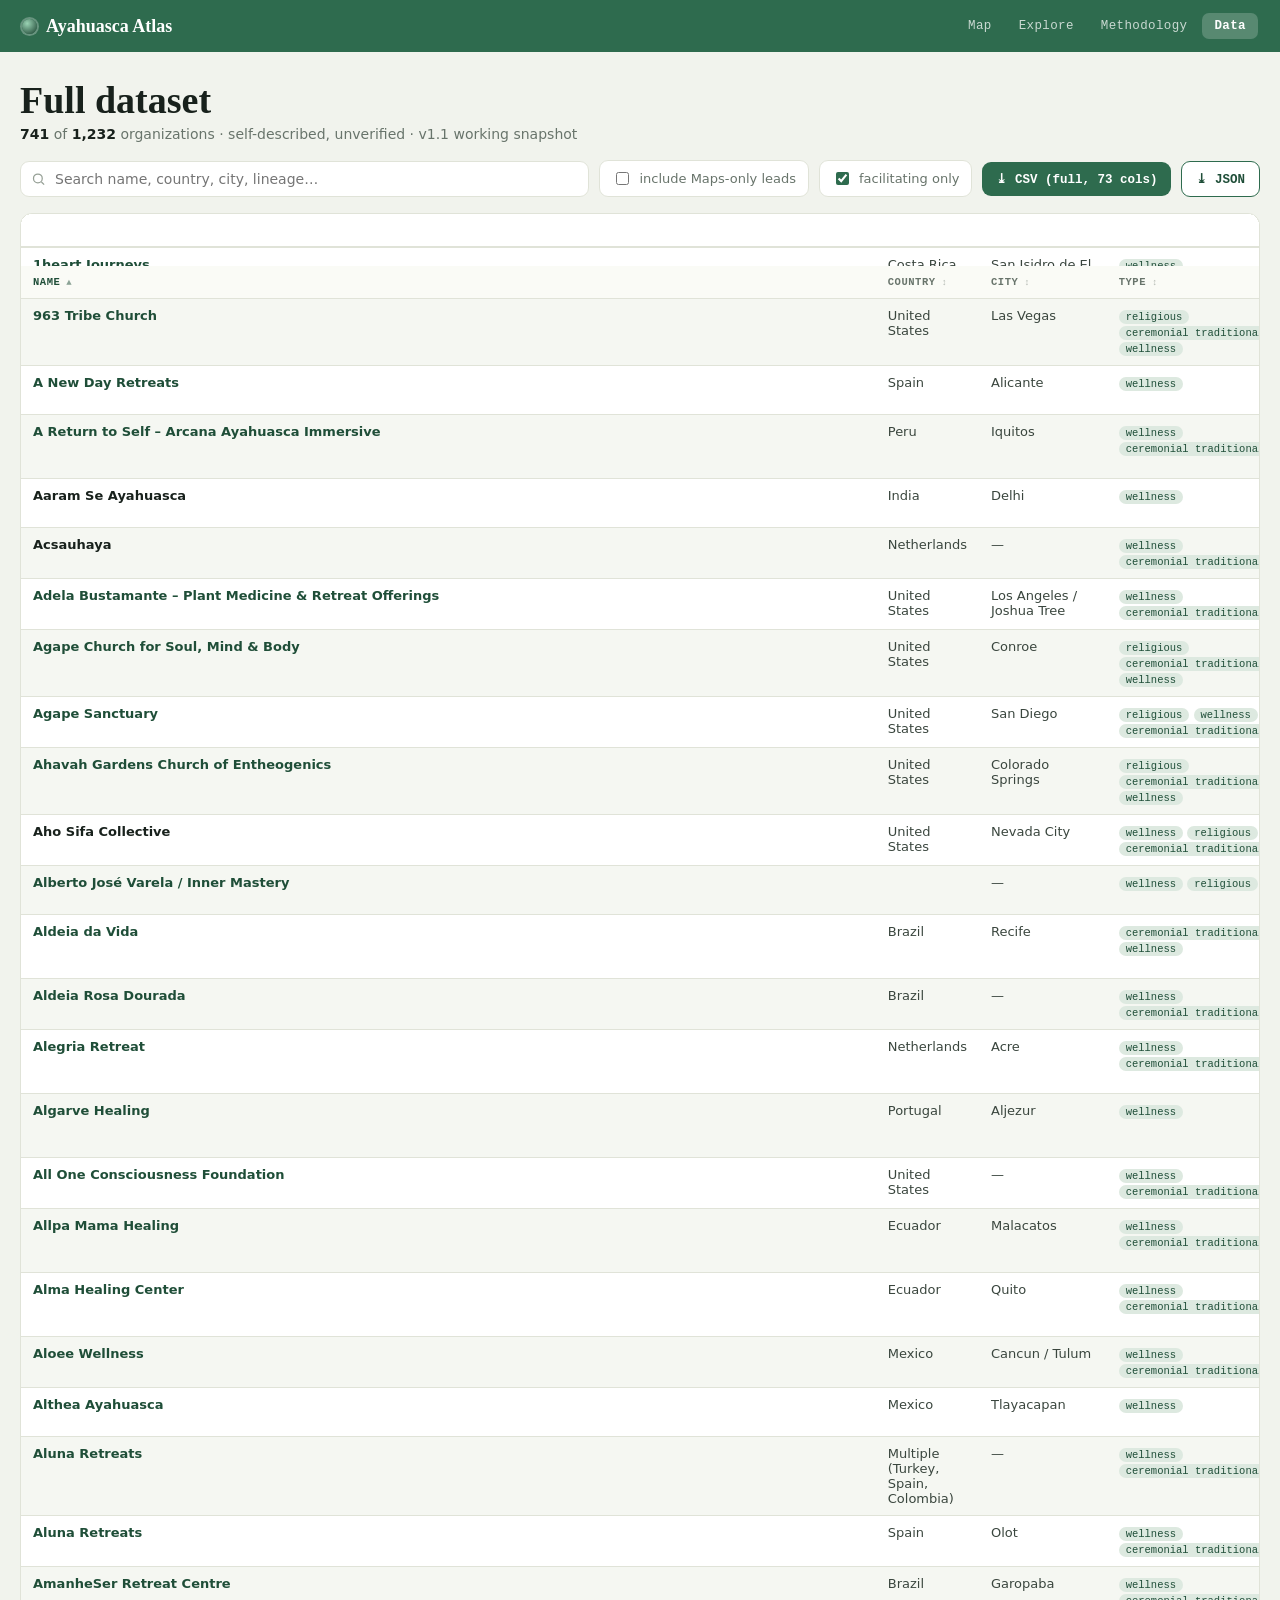
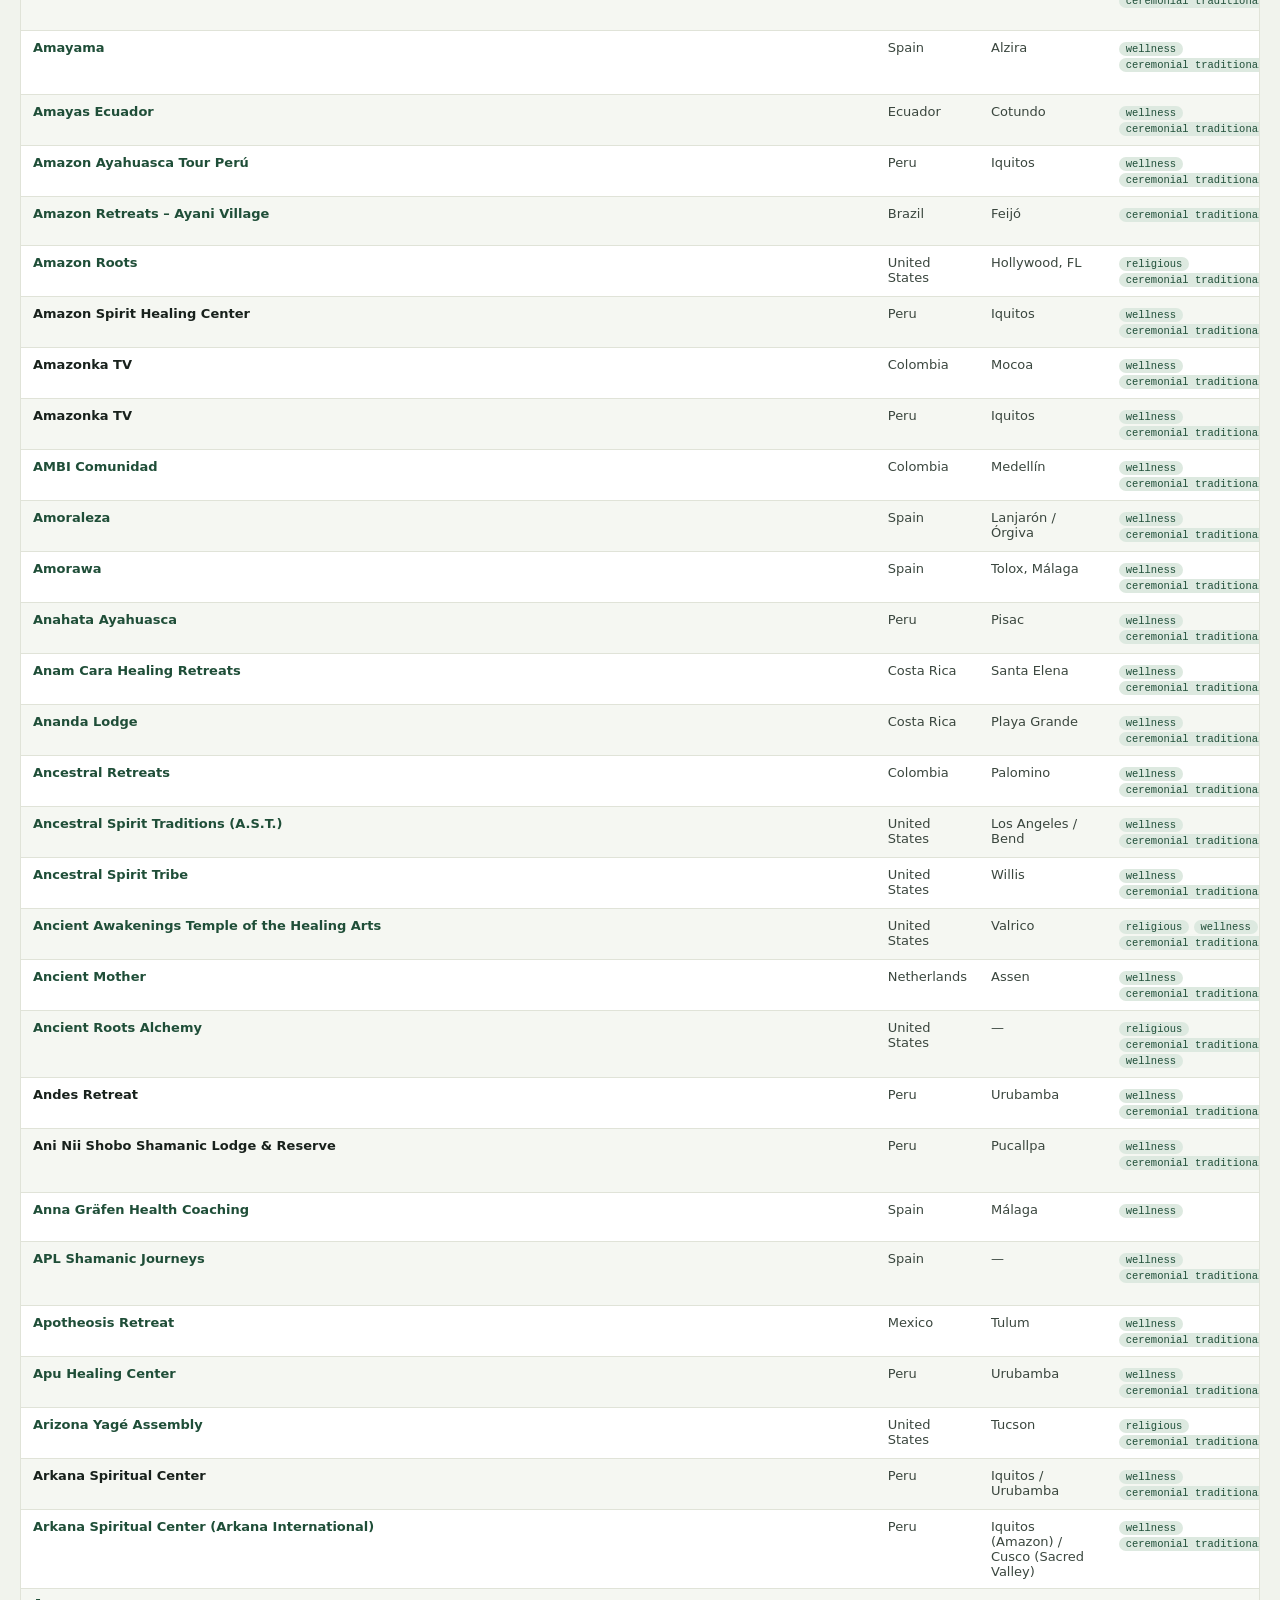
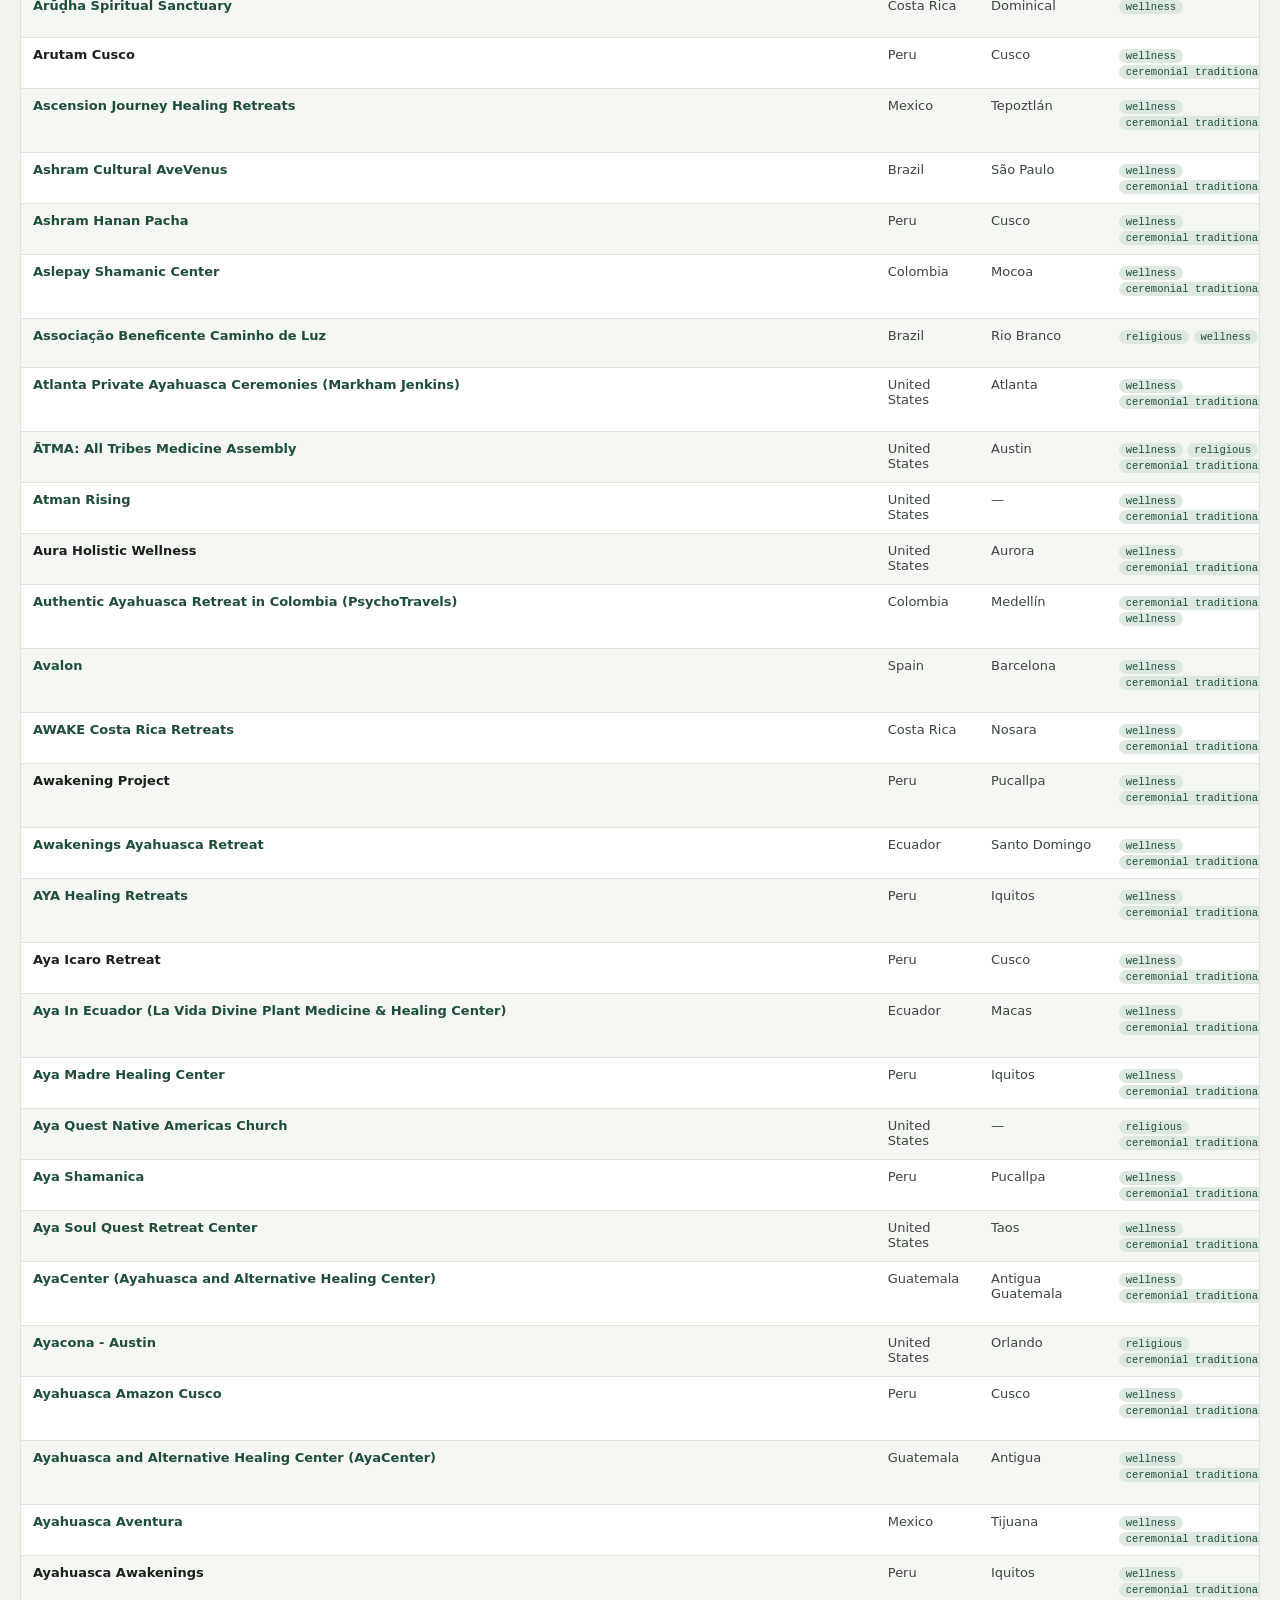
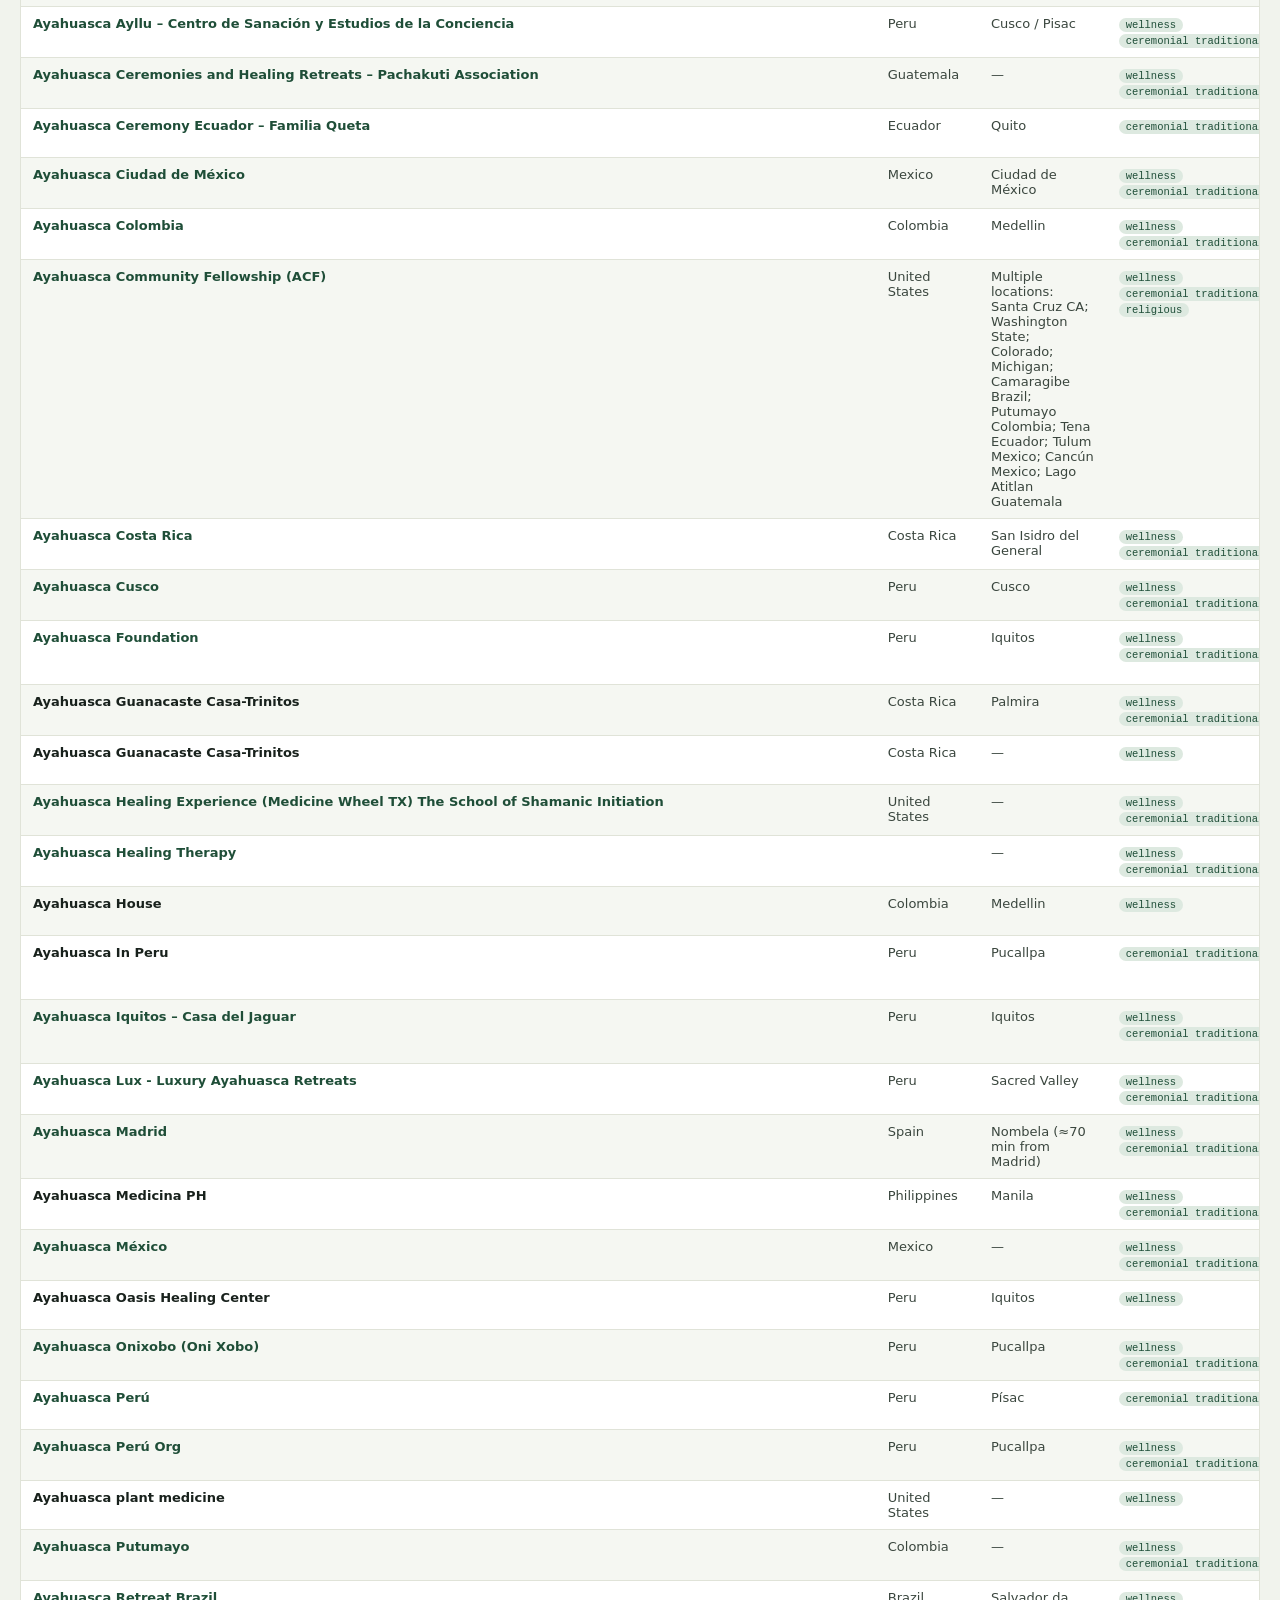
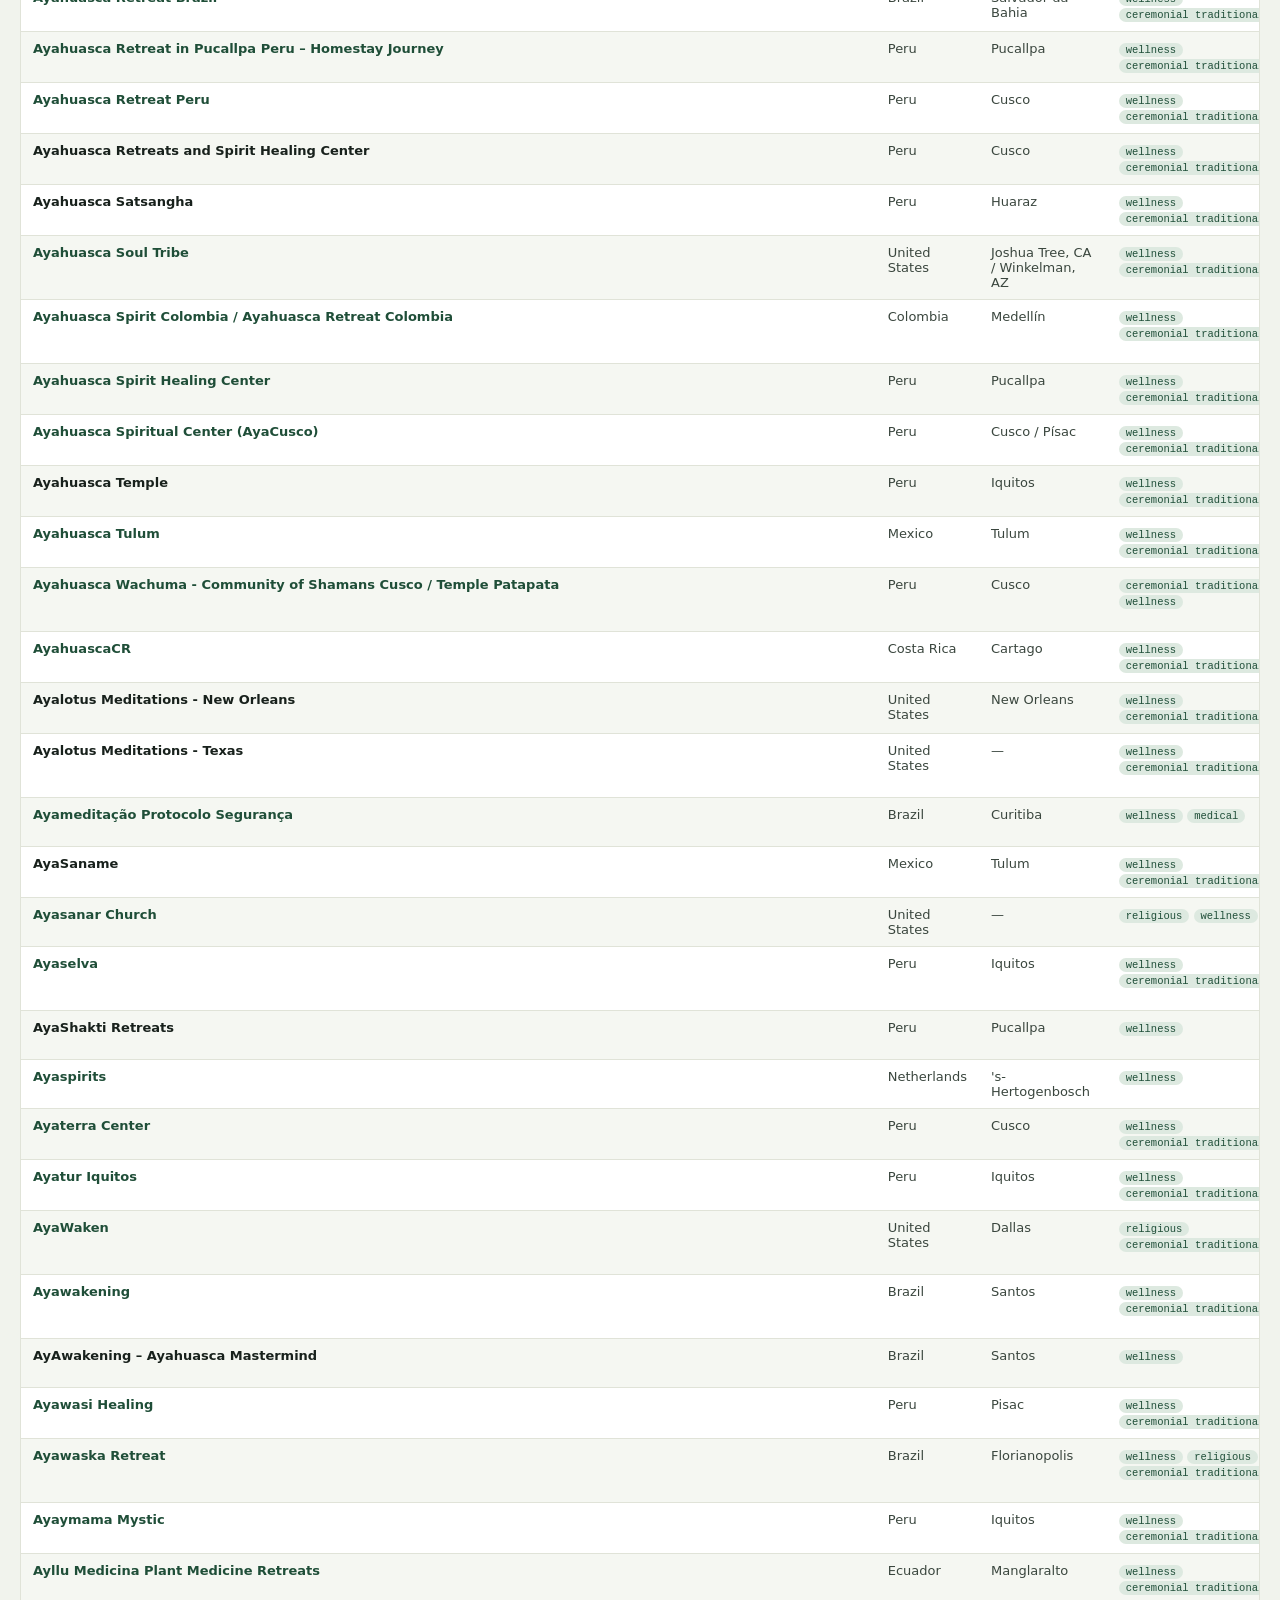
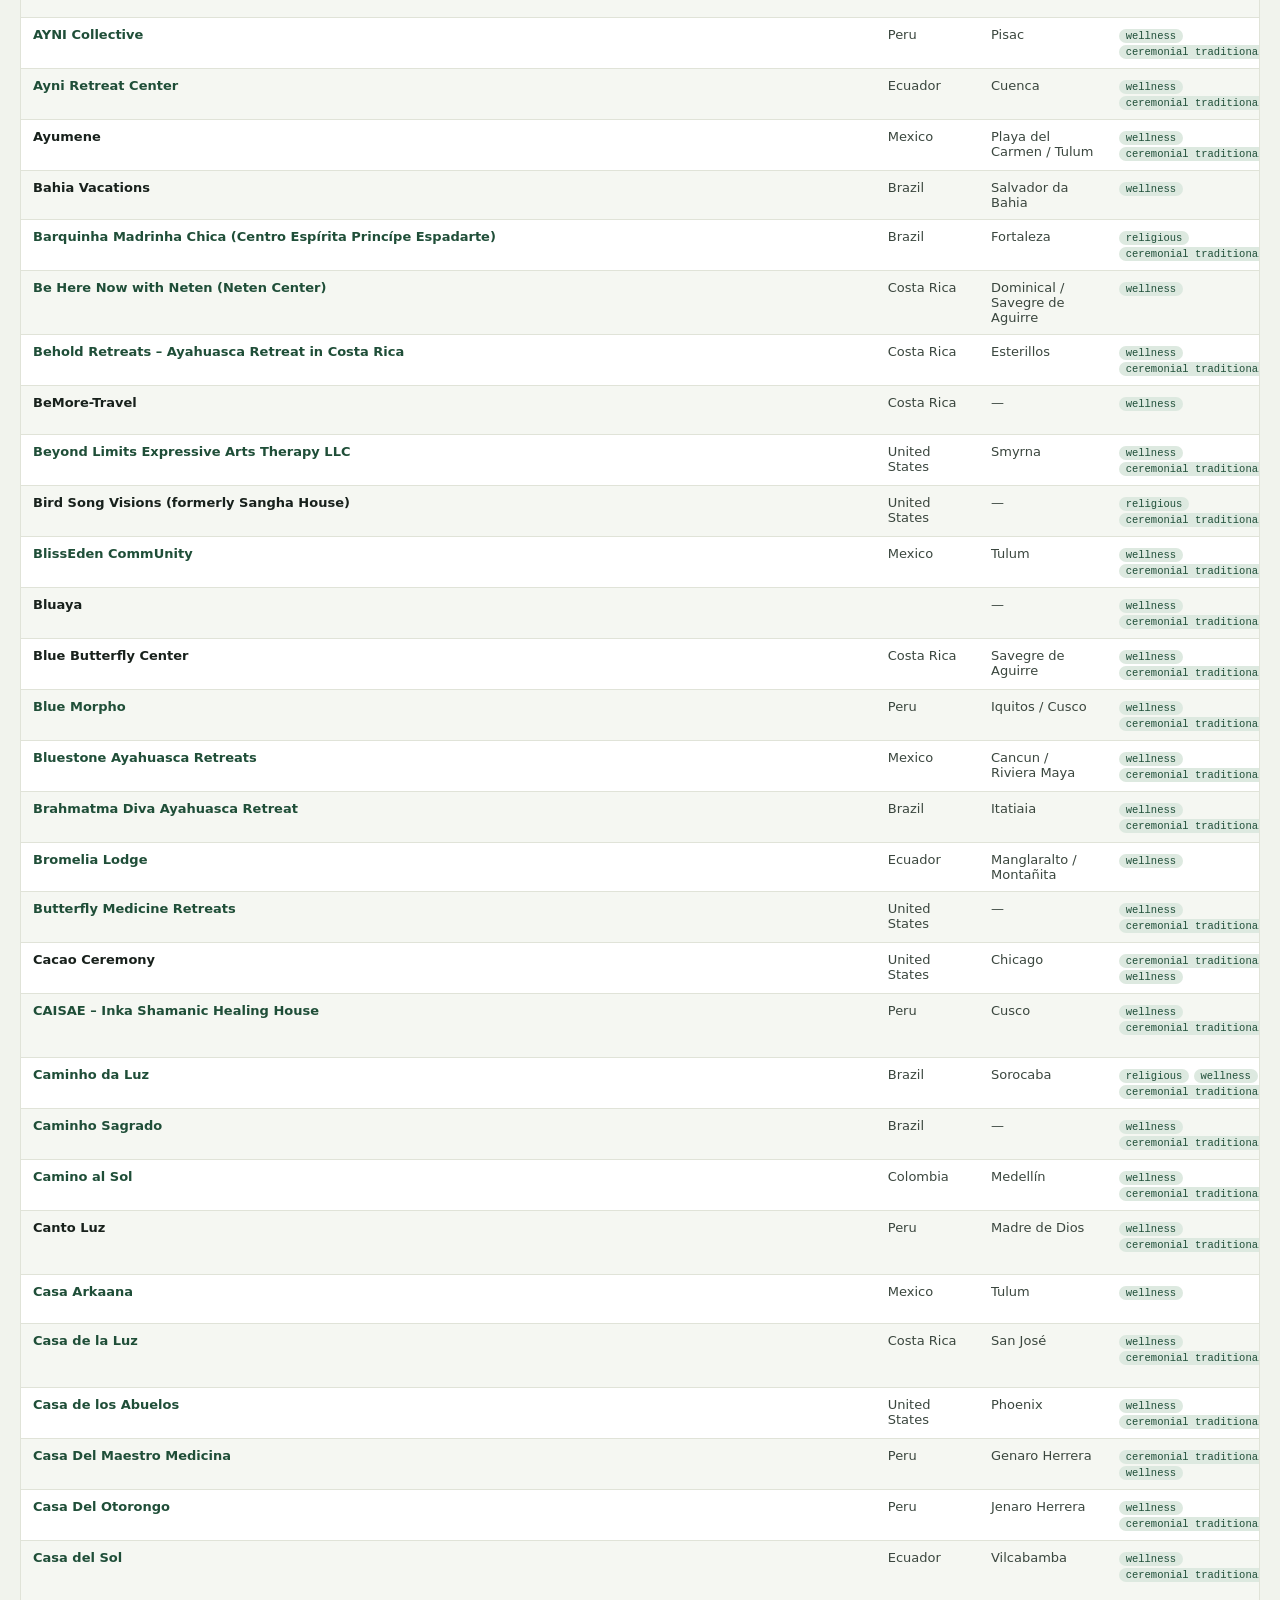
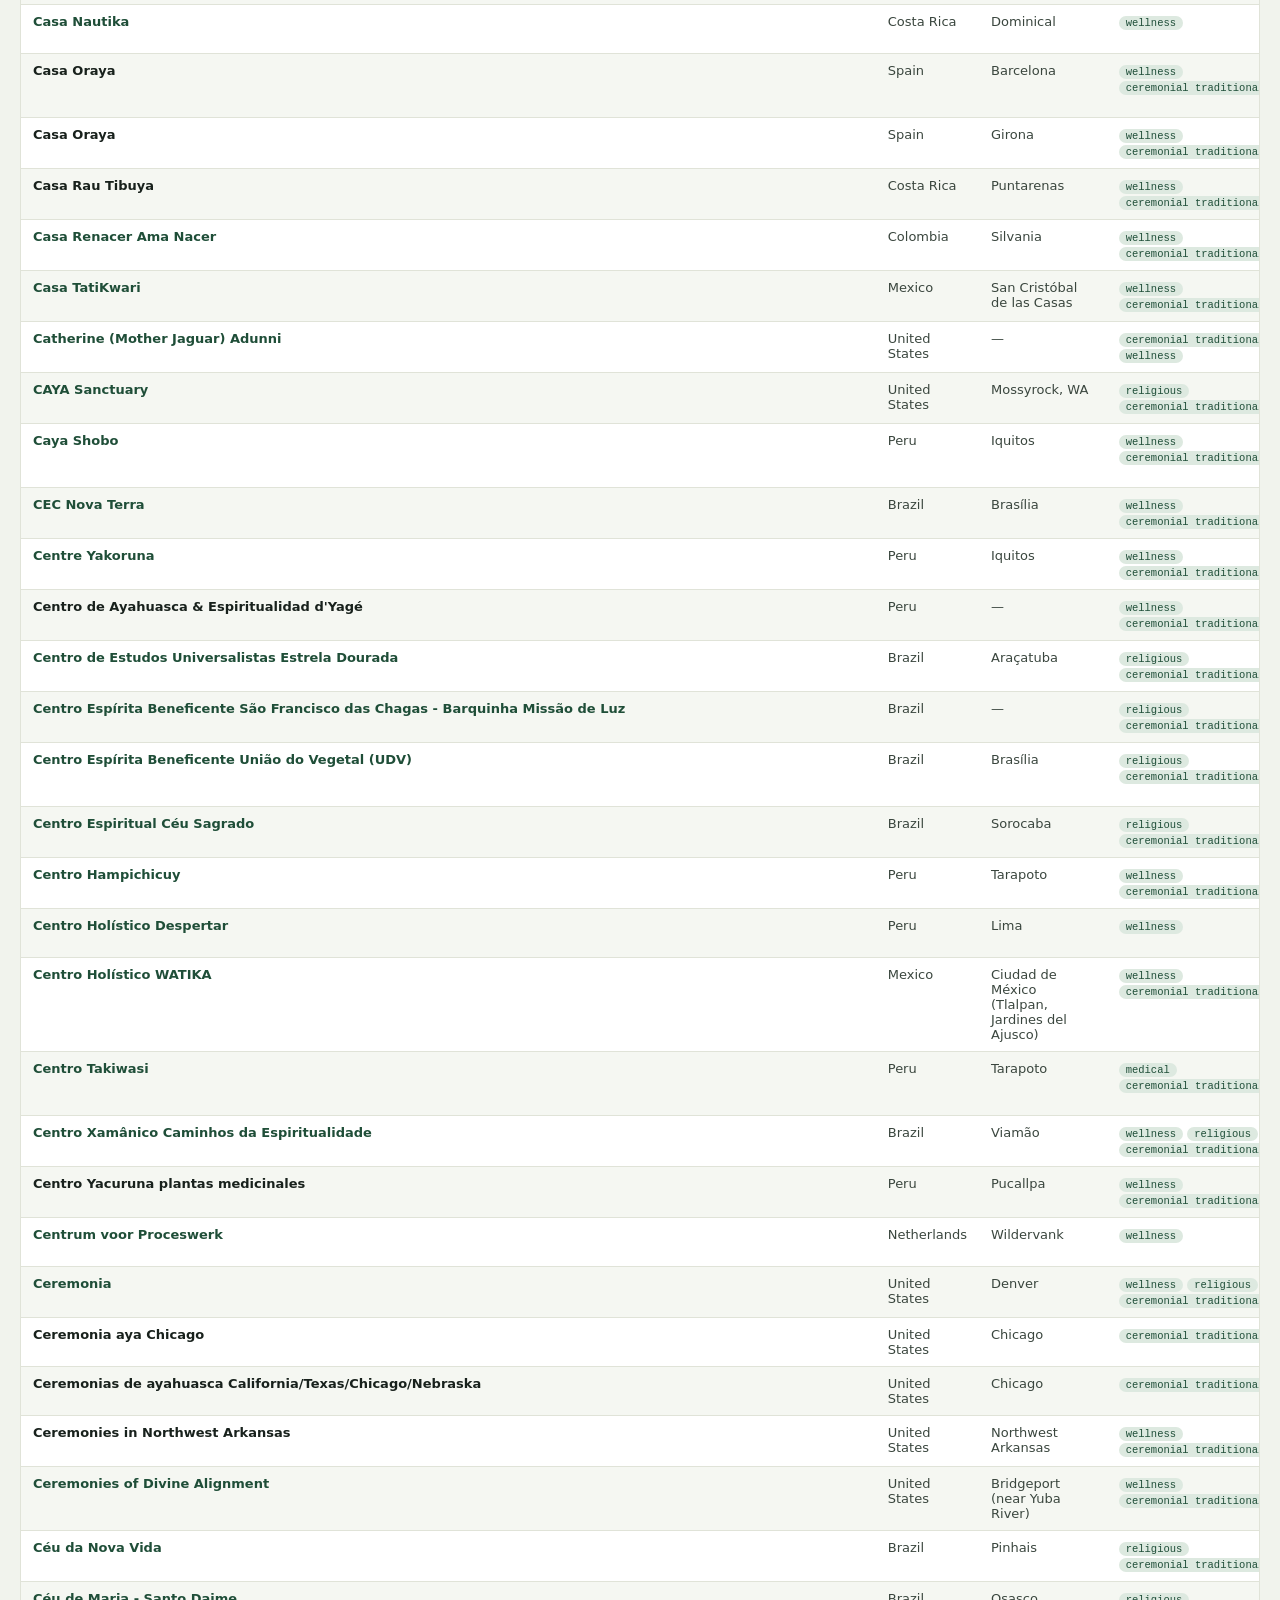
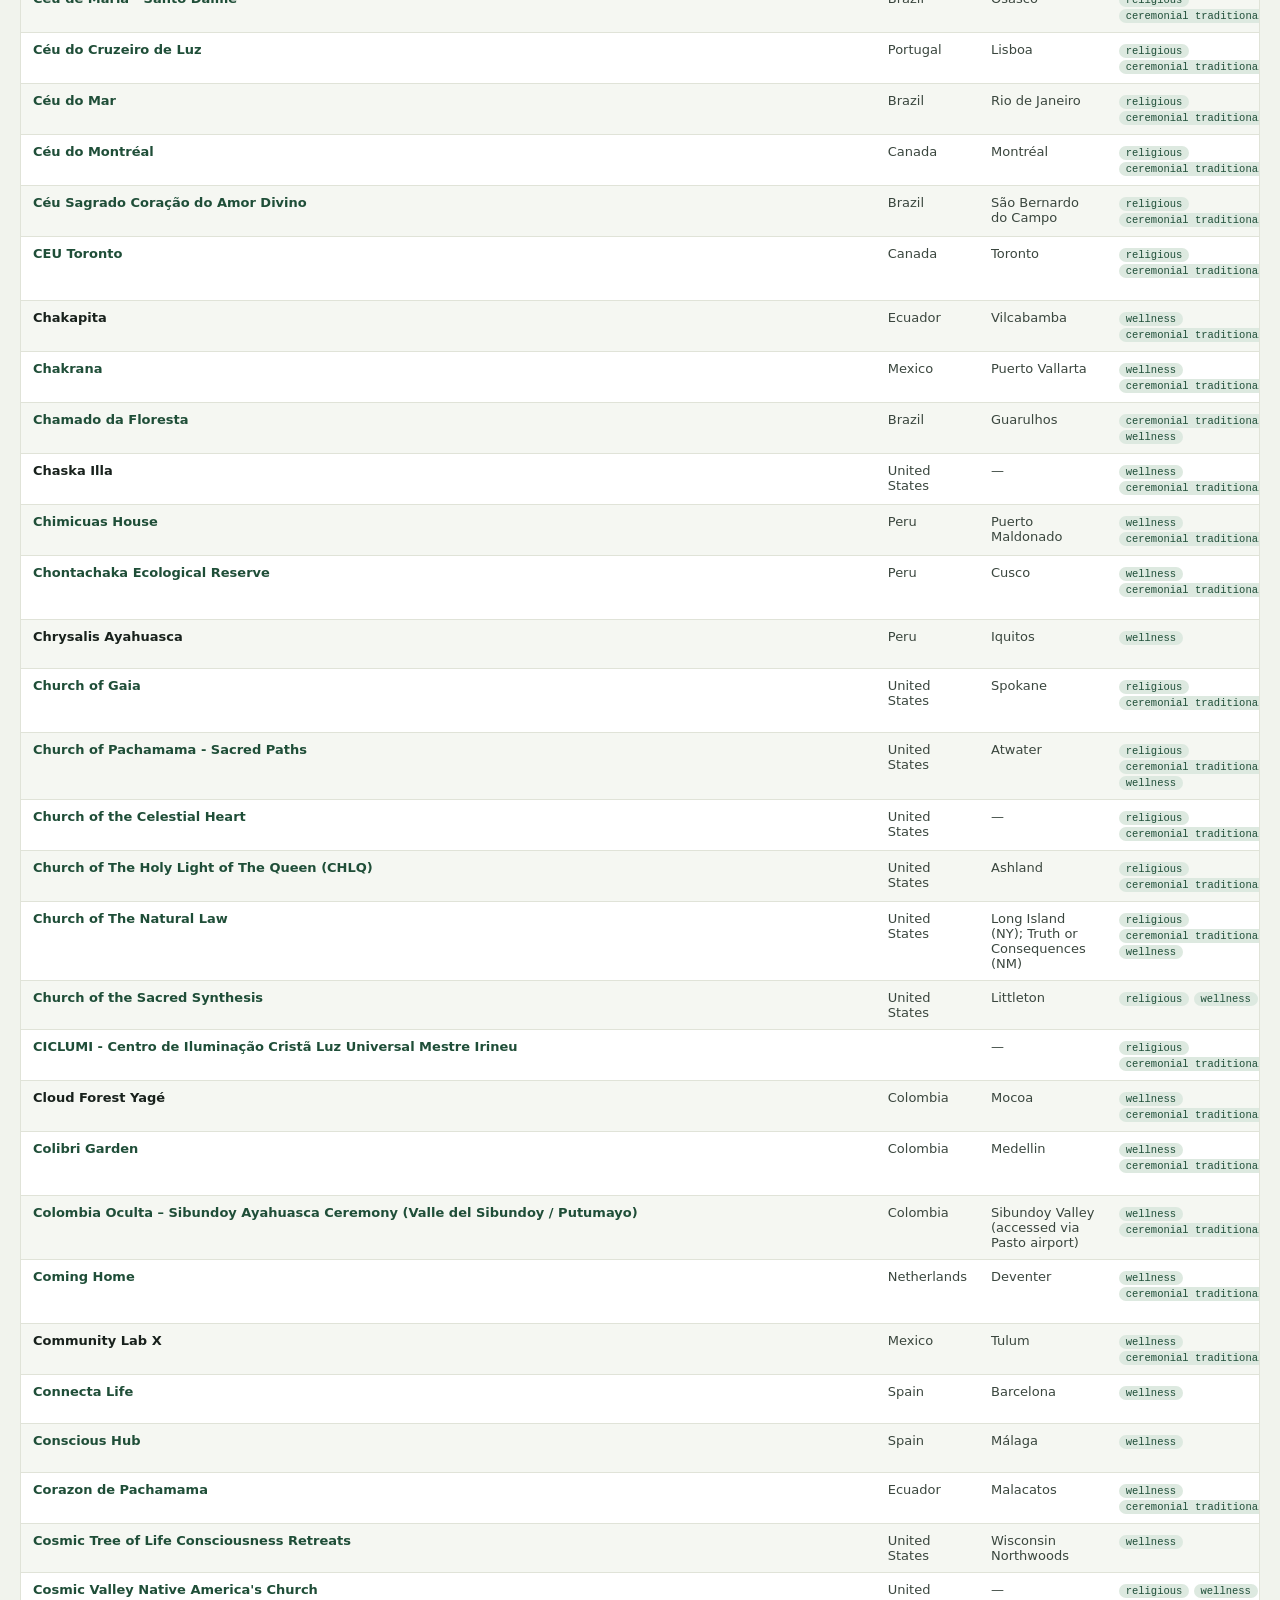
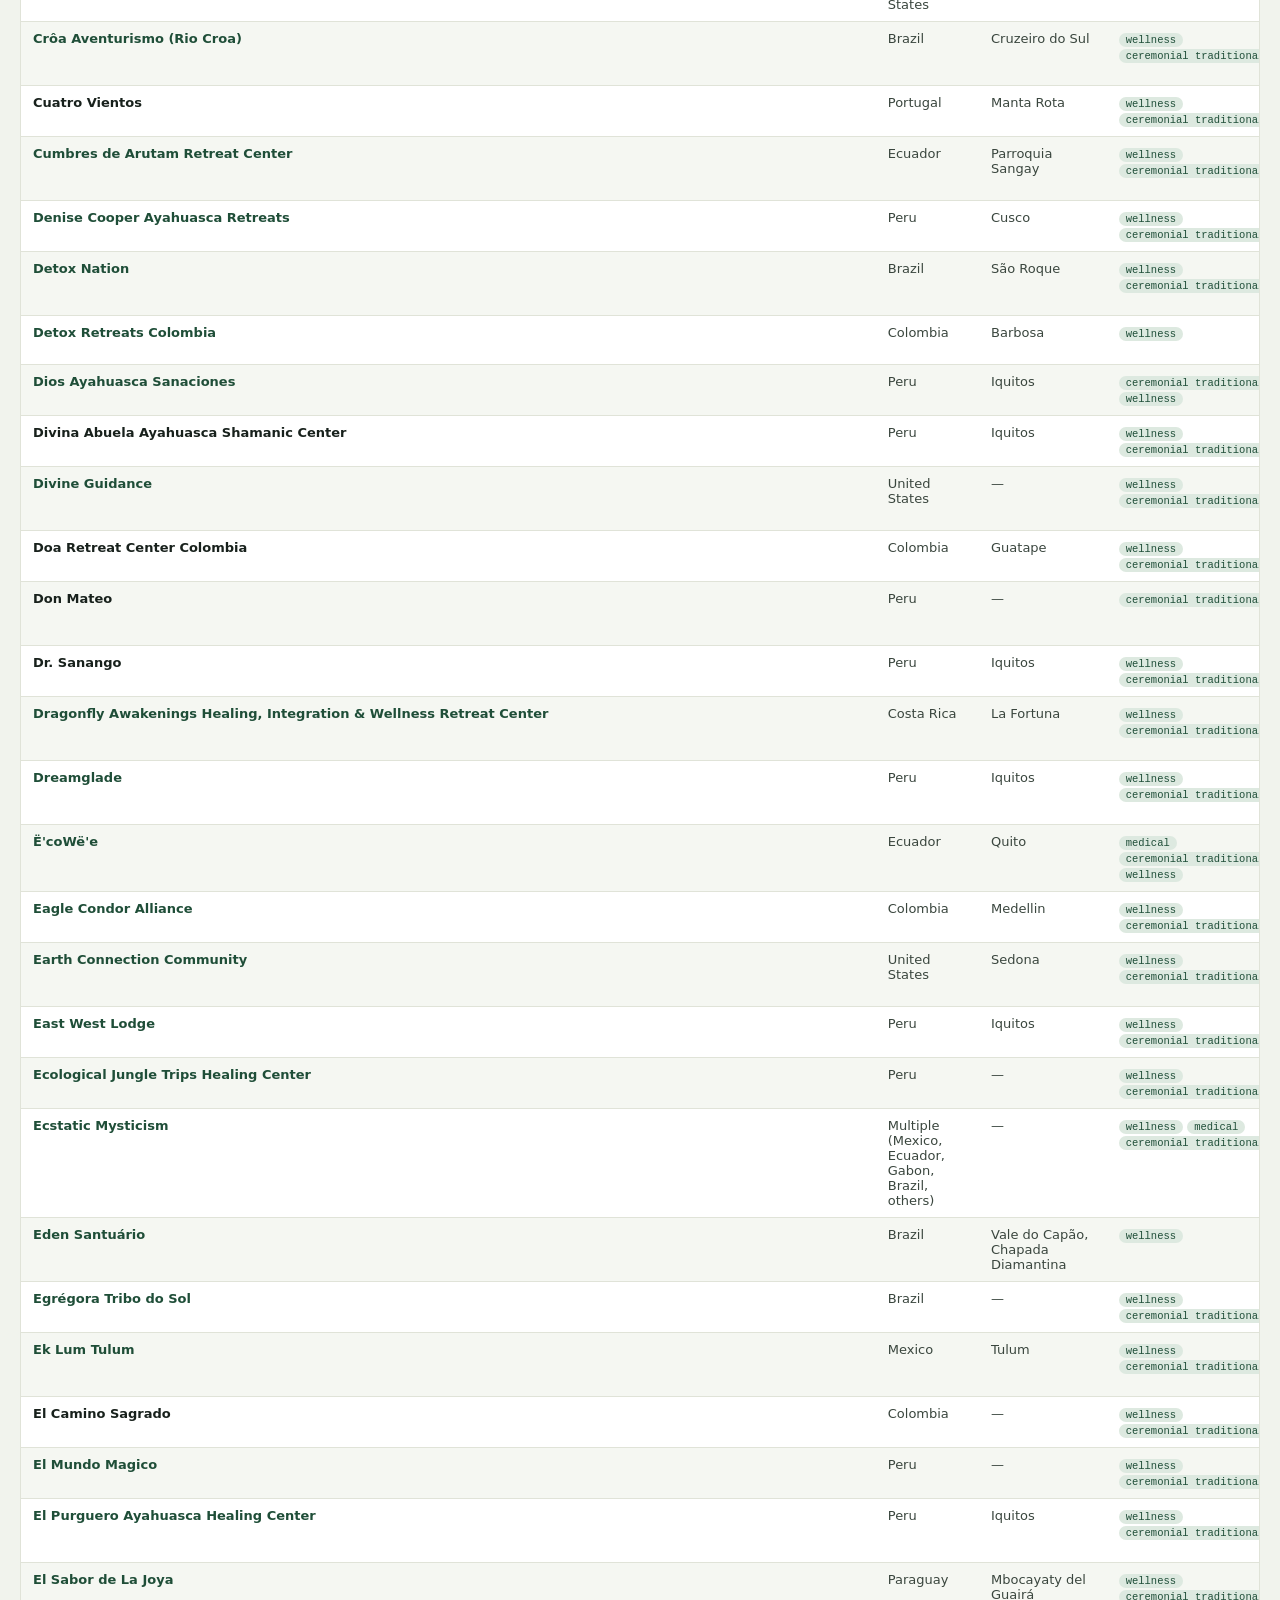
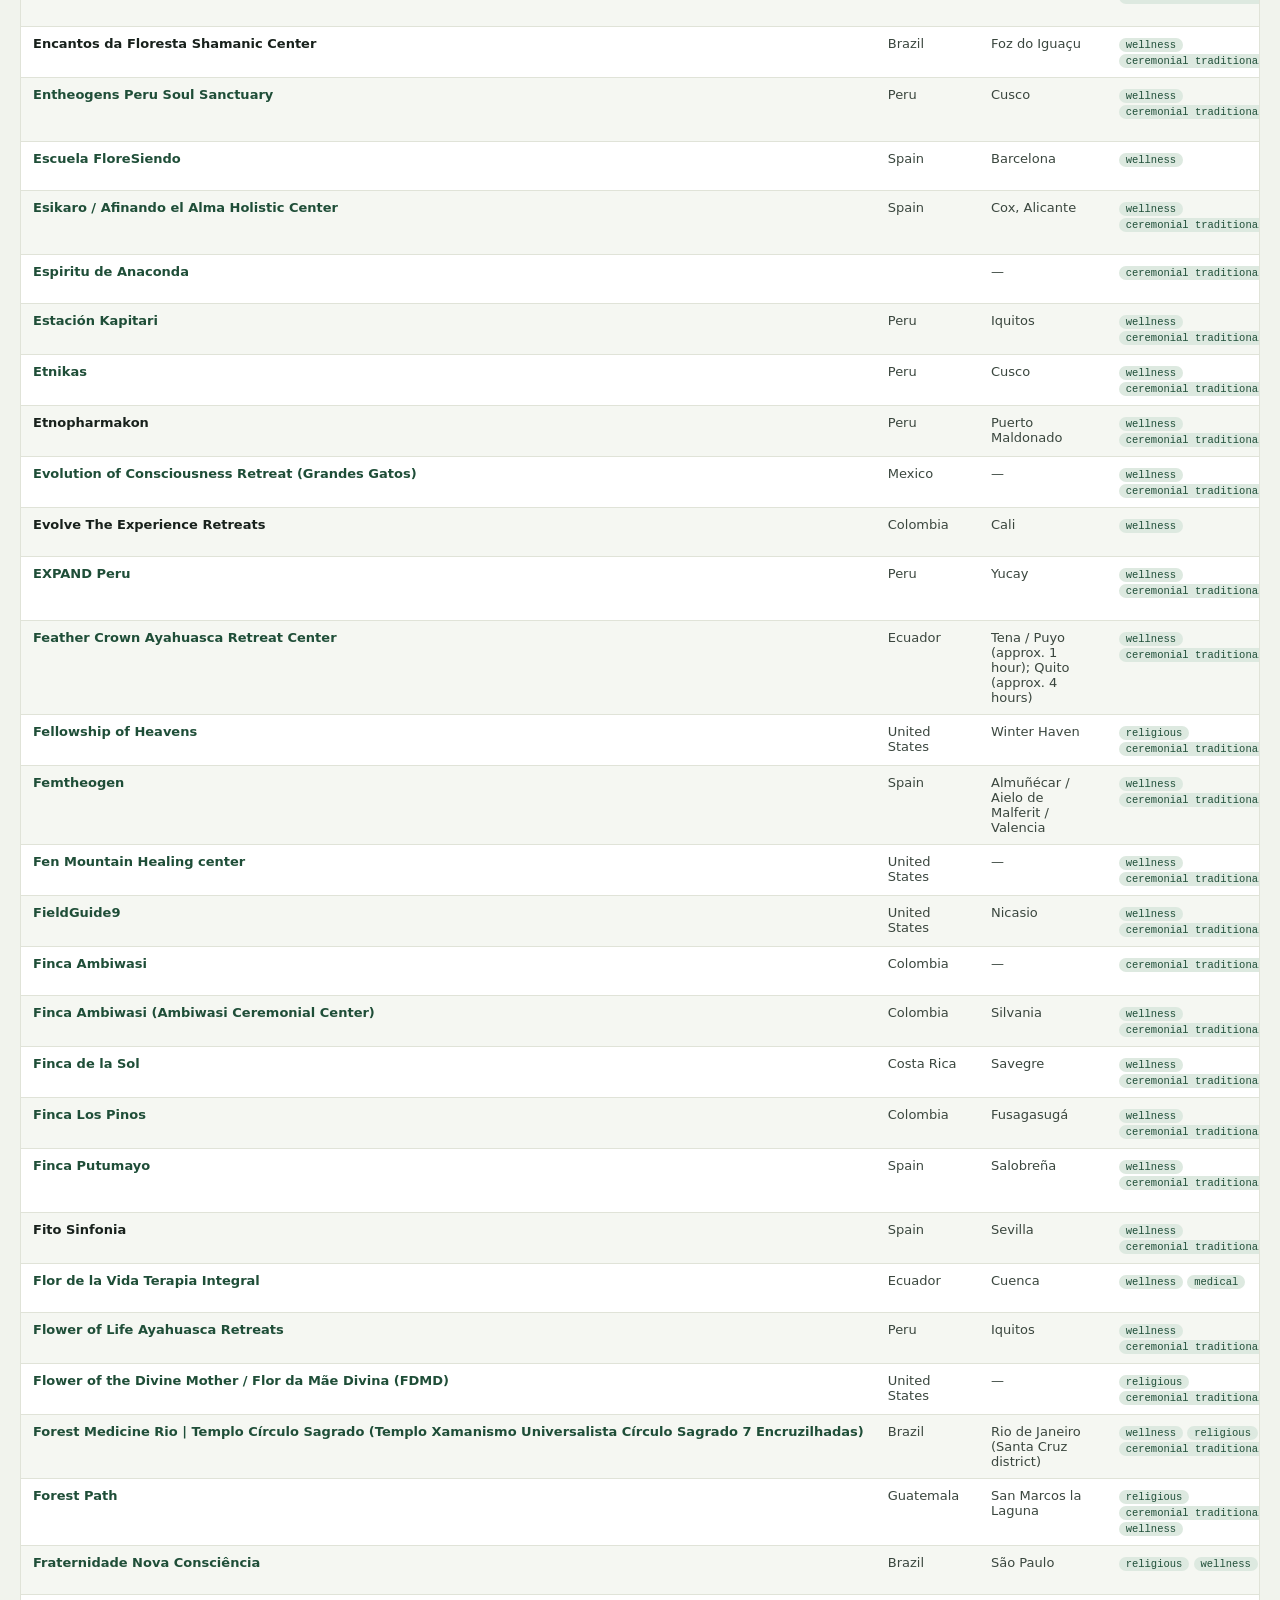
==== data.html @ bb3486db "Add Data tab: full dataset table with search, sort, and downloads - New data.html: sortable/searchab" ====
<!doctype html>
<html lang="en">
<head>
<meta charset="utf-8">
<meta name="viewport" content="width=device-width, initial-scale=1">
<meta name="robots" content="noindex, nofollow">
<title>Ayahuasca Atlas — Full Dataset</title>
<style>
  :root{
    --paper:#F1F3ED;--raise:#FAFBF6;--card:#FFFFFF;--ink:#18211C;--ink-soft:#3A463E;
    --muted:#68746B;--faint:#96A096;--line:#E0E3D8;--zebra:#F5F7F2;
    --accent:#2E6B4E;--accent-ink:#1F4E38;--accent-soft:#DDE9E0;--highlight:#B0791F;
    --serif:'Iowan Old Style','Palatino Linotype',Palatino,'Book Antiqua',Georgia,serif;
    --sans:system-ui,-apple-system,'Segoe UI',Roboto,Helvetica,Arial,sans-serif;
    --mono:ui-monospace,'SF Mono','JetBrains Mono',Menlo,Consolas,monospace;
  }
  @media (prefers-color-scheme:dark){:root{
    --paper:#11170F;--raise:#191F15;--card:#1C2318;--ink:#E9ECE1;--ink-soft:#BEC6B8;
    --muted:#8B978C;--faint:#69766B;--line:#2A3327;--zebra:#181E14;--accent:#63AE85;
    --accent-ink:#8FC9A8;--accent-soft:#1E2C23;--highlight:#D6A24E;}}
  :root[data-theme="light"]{color-scheme:light;--paper:#F1F3ED;--raise:#FAFBF6;--card:#FFFFFF;
    --ink:#18211C;--ink-soft:#3A463E;--muted:#68746B;--faint:#96A096;--line:#E0E3D8;--zebra:#F5F7F2;
    --accent:#2E6B4E;--accent-ink:#1F4E38;--accent-soft:#DDE9E0;--highlight:#B0791F;}
  :root[data-theme="dark"]{color-scheme:dark;--paper:#11170F;--raise:#191F15;--card:#1C2318;
    --ink:#E9ECE1;--ink-soft:#BEC6B8;--muted:#8B978C;--faint:#69766B;--line:#2A3327;--zebra:#181E14;
    --accent:#63AE85;--accent-ink:#8FC9A8;--accent-soft:#1E2C23;--highlight:#D6A24E;}

  *{box-sizing:border-box}
  body{margin:0;background:var(--paper);color:var(--ink);font-family:var(--sans);font-size:14px;}
  .atlas-nav{position:sticky;top:0;z-index:100;display:flex;align-items:center;justify-content:space-between;
    gap:16px;padding:0 22px;height:52px;background:var(--accent);}
  .atlas-nav .brand-link{display:flex;align-items:center;gap:9px;text-decoration:none;font-family:var(--serif);
    font-weight:600;font-size:18px;color:#fff;}
  .atlas-nav .nav-mk{width:15px;height:15px;border-radius:50%;
    background:radial-gradient(circle at 35% 30%,#9AD3B4,#173d2c);box-shadow:0 0 0 2px rgba(255,255,255,.28);}
  .atlas-nav .nav-links{display:flex;gap:3px;}
  .atlas-nav .nav-links a{font-family:var(--mono);font-size:12.5px;letter-spacing:.03em;color:rgba(255,255,255,.74);
    text-decoration:none;padding:6px 12px;border-radius:7px;transition:background .12s,color .12s;}
  .atlas-nav .nav-links a:hover{color:#fff;background:rgba(255,255,255,.14);}
  .atlas-nav .nav-links a.on{color:#fff;background:rgba(255,255,255,.2);font-weight:600;}

  .wrap{max-width:1280px;margin:0 auto;padding:26px 20px 60px;}
  h1{font-family:var(--serif);font-weight:600;font-size:clamp(26px,4vw,38px);margin:0 0 4px;}
  .sub{color:var(--muted);font-size:14px;margin:0 0 18px;}
  .sub b{color:var(--ink);font-variant-numeric:tabular-nums;}

  .toolbar{display:flex;flex-wrap:wrap;gap:10px;align-items:center;margin:0 0 16px;}
  .search{flex:1;min-width:210px;position:relative;}
  .search input{width:100%;padding:9px 12px 9px 34px;border:1px solid var(--line);border-radius:9px;
    background:var(--card);color:var(--ink);font-size:14px;font-family:var(--sans);}
  .search input:focus{outline:2px solid var(--accent);outline-offset:1px;border-color:var(--accent);}
  .search svg{position:absolute;left:11px;top:50%;transform:translateY(-50%);width:15px;height:15px;
    stroke:var(--faint);fill:none;stroke-width:2;}
  .cbx{display:inline-flex;align-items:center;gap:7px;font-size:13px;color:var(--muted);cursor:pointer;
    padding:8px 12px;border:1px solid var(--line);border-radius:9px;background:var(--card);}
  .cbx input{accent-color:var(--accent);}
  .dl{display:inline-flex;align-items:center;gap:7px;text-decoration:none;font-family:var(--mono);font-size:12.5px;
    color:#fff;background:var(--accent);padding:9px 14px;border-radius:9px;font-weight:600;}
  .dl.alt{background:var(--card);color:var(--accent-ink);border:1px solid var(--accent);}
  .dl:hover{filter:brightness(1.06);}

  .tablewrap{overflow-x:auto;border:1px solid var(--line);border-radius:12px;background:var(--card);}
  table{border-collapse:collapse;width:100%;font-size:13px;}
  thead th{position:sticky;top:52px;background:var(--raise);z-index:5;text-align:left;
    font-family:var(--mono);font-size:10.5px;letter-spacing:.05em;text-transform:uppercase;color:var(--muted);
    font-weight:600;padding:10px 12px;border-bottom:2px solid var(--line);white-space:nowrap;cursor:pointer;
    user-select:none;}
  thead th:hover{color:var(--accent-ink);}
  thead th.sorted{color:var(--accent-ink);}
  thead th .arw{opacity:.5;font-size:9px;}
  tbody td{padding:9px 12px;border-bottom:1px solid var(--line);vertical-align:top;color:var(--ink-soft);
    max-width:260px;}
  tbody tr:nth-child(even){background:var(--zebra);}
  tbody tr:hover{background:var(--accent-soft);}
  td.name{font-weight:600;color:var(--ink);white-space:nowrap;max-width:none;}
  td.num{font-variant-numeric:tabular-nums;font-family:var(--mono);text-align:right;white-space:nowrap;}
  td a{color:var(--accent-ink);text-decoration:none;}
  td a:hover{text-decoration:underline;}
  .pill{display:inline-block;font-size:10.5px;font-family:var(--mono);padding:1px 7px;border-radius:20px;
    background:var(--accent-soft);color:var(--accent-ink);white-space:nowrap;}
  .pill.lead{background:transparent;border:1px dashed var(--faint);color:var(--muted);}
  .pill.no{background:transparent;color:var(--faint);}
  .muted{color:var(--faint);}
  .foot{margin-top:16px;font-size:12px;color:var(--muted);}
  :focus-visible{outline:2px solid var(--accent);outline-offset:2px;}
</style>
</head>
<body>
<nav class="atlas-nav">
  <a class="brand-link" href="index.html"><span class="nav-mk"></span> Ayahuasca Atlas</a>
  <div class="nav-links">
    <a href="index.html">Map</a><a href="explore.html">Explore</a>
    <a href="methodology.html">Methodology</a><a href="data.html" class="on">Data</a>
  </div>
</nav>

<div class="wrap">
  <h1>Full dataset</h1>
  <p class="sub"><b id="shown">–</b> of <b id="total">–</b> organizations · self-described, unverified ·
    v1.1 working snapshot</p>

  <div class="toolbar">
    <label class="search"><svg viewBox="0 0 24 24"><circle cx="11" cy="11" r="7"/><path d="M21 21l-4.3-4.3"/></svg>
      <input id="q" type="search" placeholder="Search name, country, city, lineage…" autocomplete="off"></label>
    <label class="cbx"><input type="checkbox" id="leads"> include Maps-only leads</label>
    <label class="cbx"><input type="checkbox" id="faconly" checked> facilitating only</label>
    <a class="dl" id="csv" href="ayahuasca_atlas_v1.1.csv" download>⤓ CSV (full, 73 cols)</a>
    <a class="dl alt" href="retreats.json" download>⤓ JSON</a>
  </div>

  <div class="tablewrap">
    <table><thead><tr id="head"></tr></thead><tbody id="body"></tbody></table>
  </div>
  <p class="foot">Sortable — click a column header. The CSV download is the complete research table (all
    fields, including some coarsened per the data-sensitivity policy). Precise locations, named
    individuals, and revenue estimates are withheld from these public files.</p>
</div>

<script src="data.js"></script>
<script>
const R = (window.RETREATS || []);
const $ = id => document.getElementById(id);
const esc = s => String(s==null?"":s).replace(/[&<>"]/g,c=>({'&':'&amp;','<':'&lt;','>':'&gt;','"':'&quot;'}[c]));
const arr = v => Array.isArray(v) ? v : [];
const cap = s => s ? s.charAt(0).toUpperCase()+s.slice(1) : "";
const affLabel = s => !s ? "—" : s.replace(/-/g," ").replace(/\bnon indigenous\b/,"").trim();

function genderStr(g){ if(!g) return "—"; const f=g.female||0,m=g.male||0,n=g.nd||0;
  if(!(f+m+n)) return "—"; return `${f}♀ ${m}♂${n?` · ${n}?`:""}`; }

const COLS = [
  {k:"name",   label:"Name", cls:"name", get:r=>r.name||"—",
     cell:r=> r.website ? `<a href="${esc(r.website)}" target="_blank" rel="noopener">${esc(r.name||"—")}</a>` : esc(r.name||"—")},
  {k:"country",label:"Country", get:r=>r.country||""},
  {k:"city",   label:"City", get:r=>r.city||"", cell:r=>esc(r.city||"—")},
  {k:"type",   label:"Type", get:r=>arr(r.org_type).join(", "),
     cell:r=> r.maps_only ? `<span class="pill lead">maps lead</span>` :
       (arr(r.org_type).map(t=>`<span class="pill">${esc(t.replace(/_/g," "))}</span>`).join(" ")||`<span class="muted">—</span>`)},
  {k:"fac",    label:"Ayahuasca", get:r=>r.facilitates_ayahuasca?1:0, num:true,
     cell:r=> r.facilitates_ayahuasca ? `<span class="pill">yes</span>` : `<span class="pill no">no/uncl.</span>`},
  {k:"aff",    label:"Affiliation", get:r=>affLabel(r.indigenous), cell:r=>esc(affLabel(r.indigenous))},
  {k:"price",  label:"$/night", get:r=> r.price_night_min ?? r.price_night_max ?? -1, num:true,
     cell:r=>{const a=r.price_night_min,b=r.price_night_max; if(a==null&&b==null)return `<span class="muted">—</span>`;
       return `$${a??b}${b&&b!==a?`–${b}`:""}`;}},
  {k:"nights", label:"Nights", get:r=> Math.min(...(arr(r.nights).length?r.nights:[99])), num:true,
     cell:r=> arr(r.nights).length ? esc([...r.nights].sort((x,y)=>x-y).join(", ")) : `<span class="muted">—</span>`},
  {k:"meds",   label:"Medicines", get:r=>arr(r.medicines).length, num:true,
     cell:r=>{const m=arr(r.medicines); return m.length? esc(m.slice(0,4).join(", "))+(m.length>4?` +${m.length-4}`:"") : `<span class="muted">—</span>`;}},
  {k:"langs",  label:"Languages", get:r=>arr(r.languages).join(","), cell:r=>esc(arr(r.languages).map(cap).slice(0,3).join(", ")||"—")},
  {k:"team",   label:"Team ♀♂", get:r=> (r.gender?(r.gender.female||0)+(r.gender.male||0)+(r.gender.nd||0):0), num:true,
     cell:r=>genderStr(r.gender)},
  {k:"status", label:"Status", get:r=>r.status||"active",
     cell:r=> r.status && r.status!=="active" ? `<span class="pill no">${esc(r.status.replace(/_/g," "))}</span>` : "active"},
];

let sortK="name", dir=1;
function head(){
  $("head").innerHTML = COLS.map(c=>`<th data-k="${c.k}" class="${c.k===sortK?'sorted':''}">${c.label}`
    +`<span class="arw"> ${c.k===sortK?(dir>0?"▲":"▼"):"↕"}</span></th>`).join("");
  document.querySelectorAll("#head th").forEach(th=>th.onclick=()=>{
    const k=th.dataset.k; dir = (k===sortK)?-dir:1; sortK=k; render();});
}
function current(){
  const q=$("q").value.trim().toLowerCase();
  let rows=R;
  if(!$("leads").checked) rows=rows.filter(r=>!r.maps_only);
  // "facilitating only" trims non-facilitating orgs but keeps Maps-only leads (unconfirmed)
  if($("faconly").checked) rows=rows.filter(r=>r.maps_only || r.facilitates_ayahuasca);
  if(q) rows=rows.filter(r=> [r.name,r.country,r.city,affLabel(r.indigenous),arr(r.lineage).join(" ")]
    .join(" ").toLowerCase().includes(q));
  const col=COLS.find(c=>c.k===sortK);
  return [...rows].sort((a,b)=>{const av=col.get(a),bv=col.get(b);
    return (col.num? av-bv : String(av).localeCompare(String(bv)))*dir;});
}
function render(){
  head();
  const rows=current();
  $("shown").textContent=rows.length.toLocaleString();
  const html=rows.slice(0,2000).map(r=>"<tr>"+COLS.map(c=>{
    const v=c.cell?c.cell(r):esc(c.get(r));
    return `<td class="${c.cls||''}${c.num?' num':''}">${v}</td>`;}).join("")+"</tr>").join("");
  $("body").innerHTML=html;
}
$("total").textContent = R.filter(r=>!r.maps_only).length.toLocaleString();
["q","leads","faconly"].forEach(id=>$(id).addEventListener("input",render));
render();
</script>
</body>
</html>
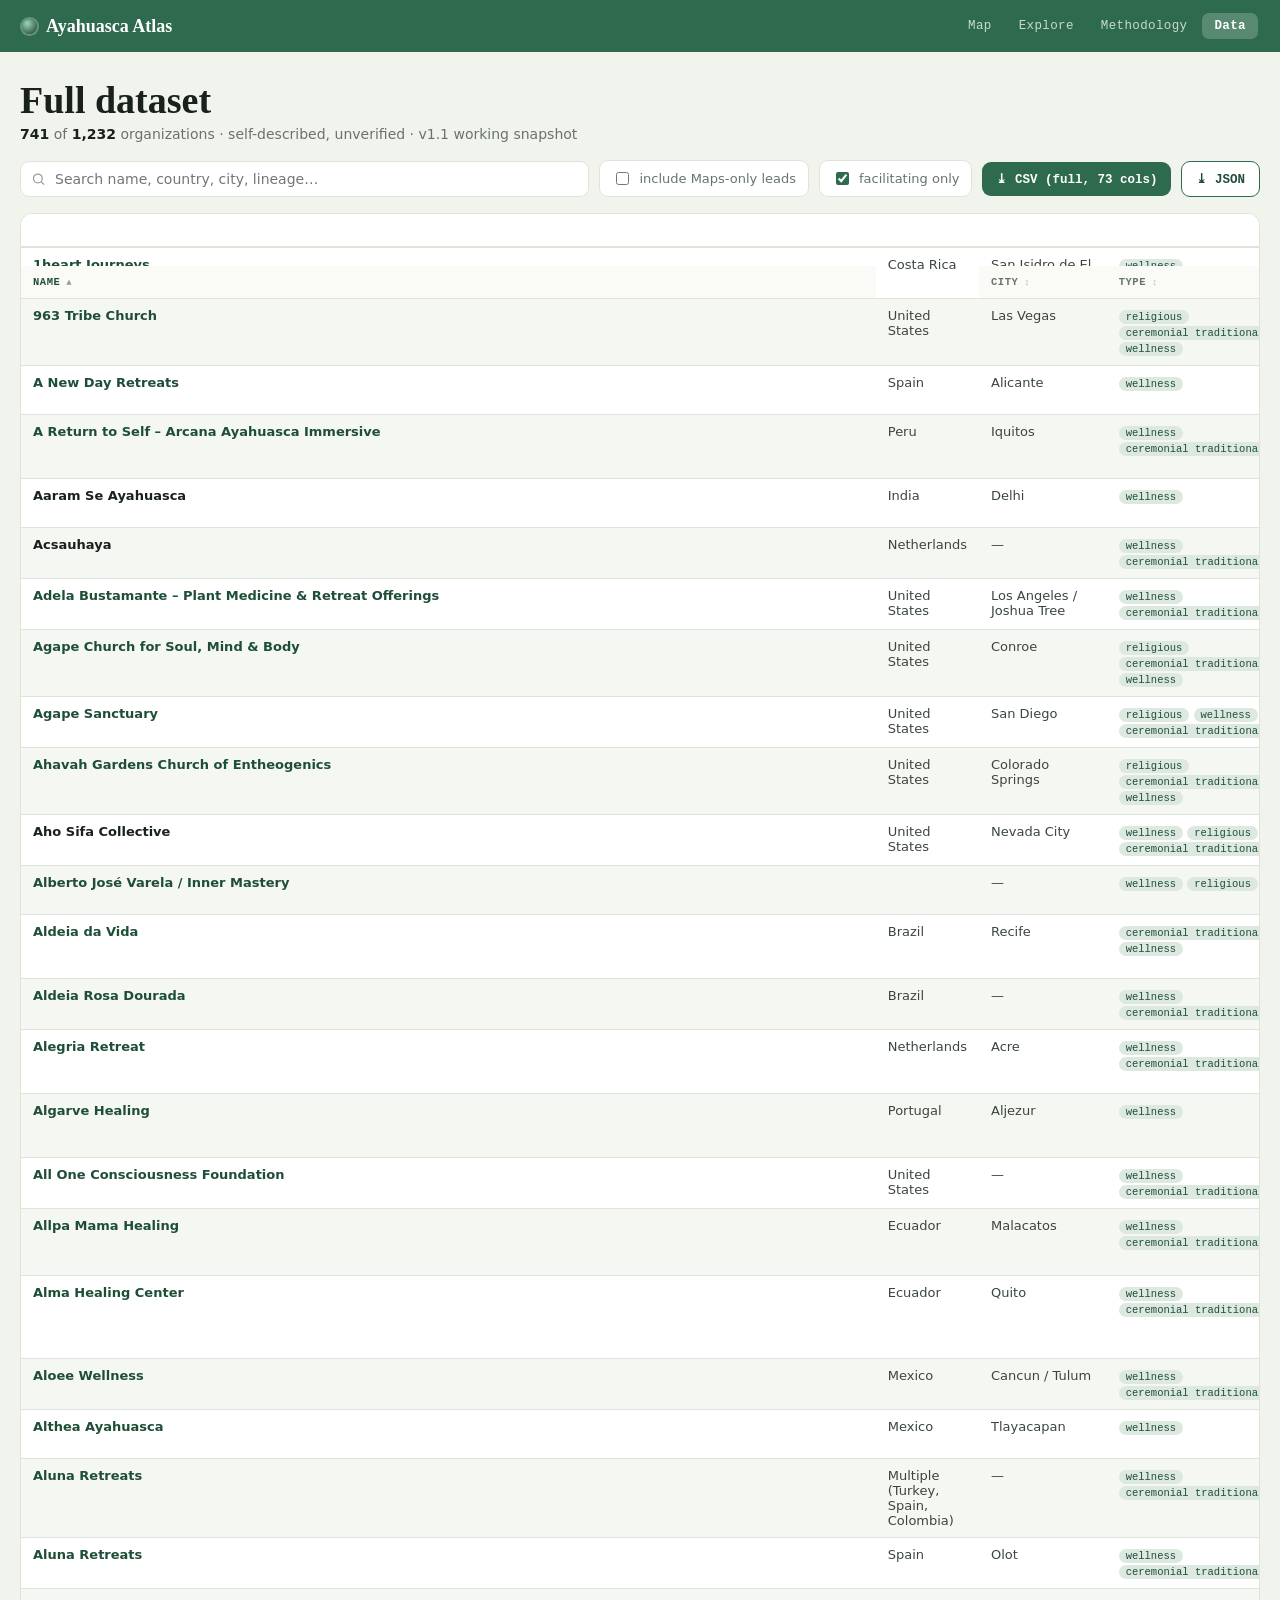
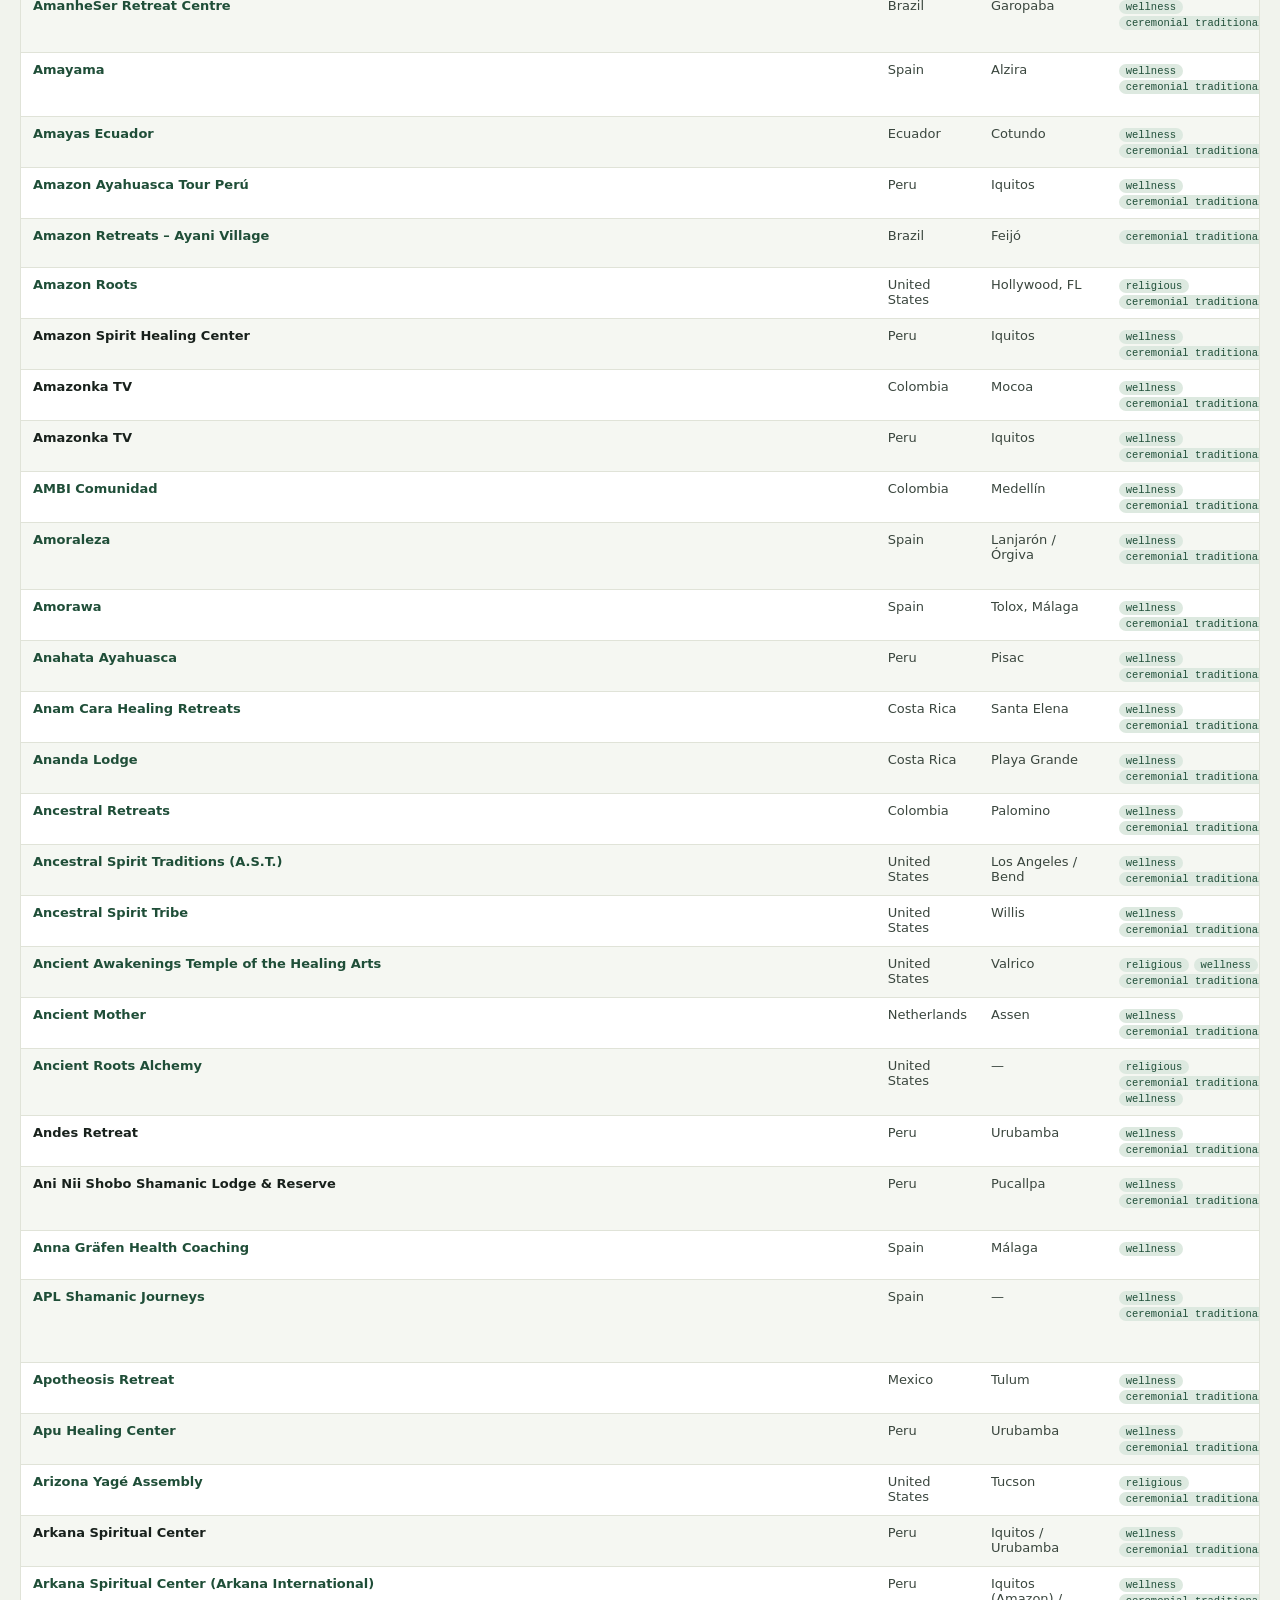
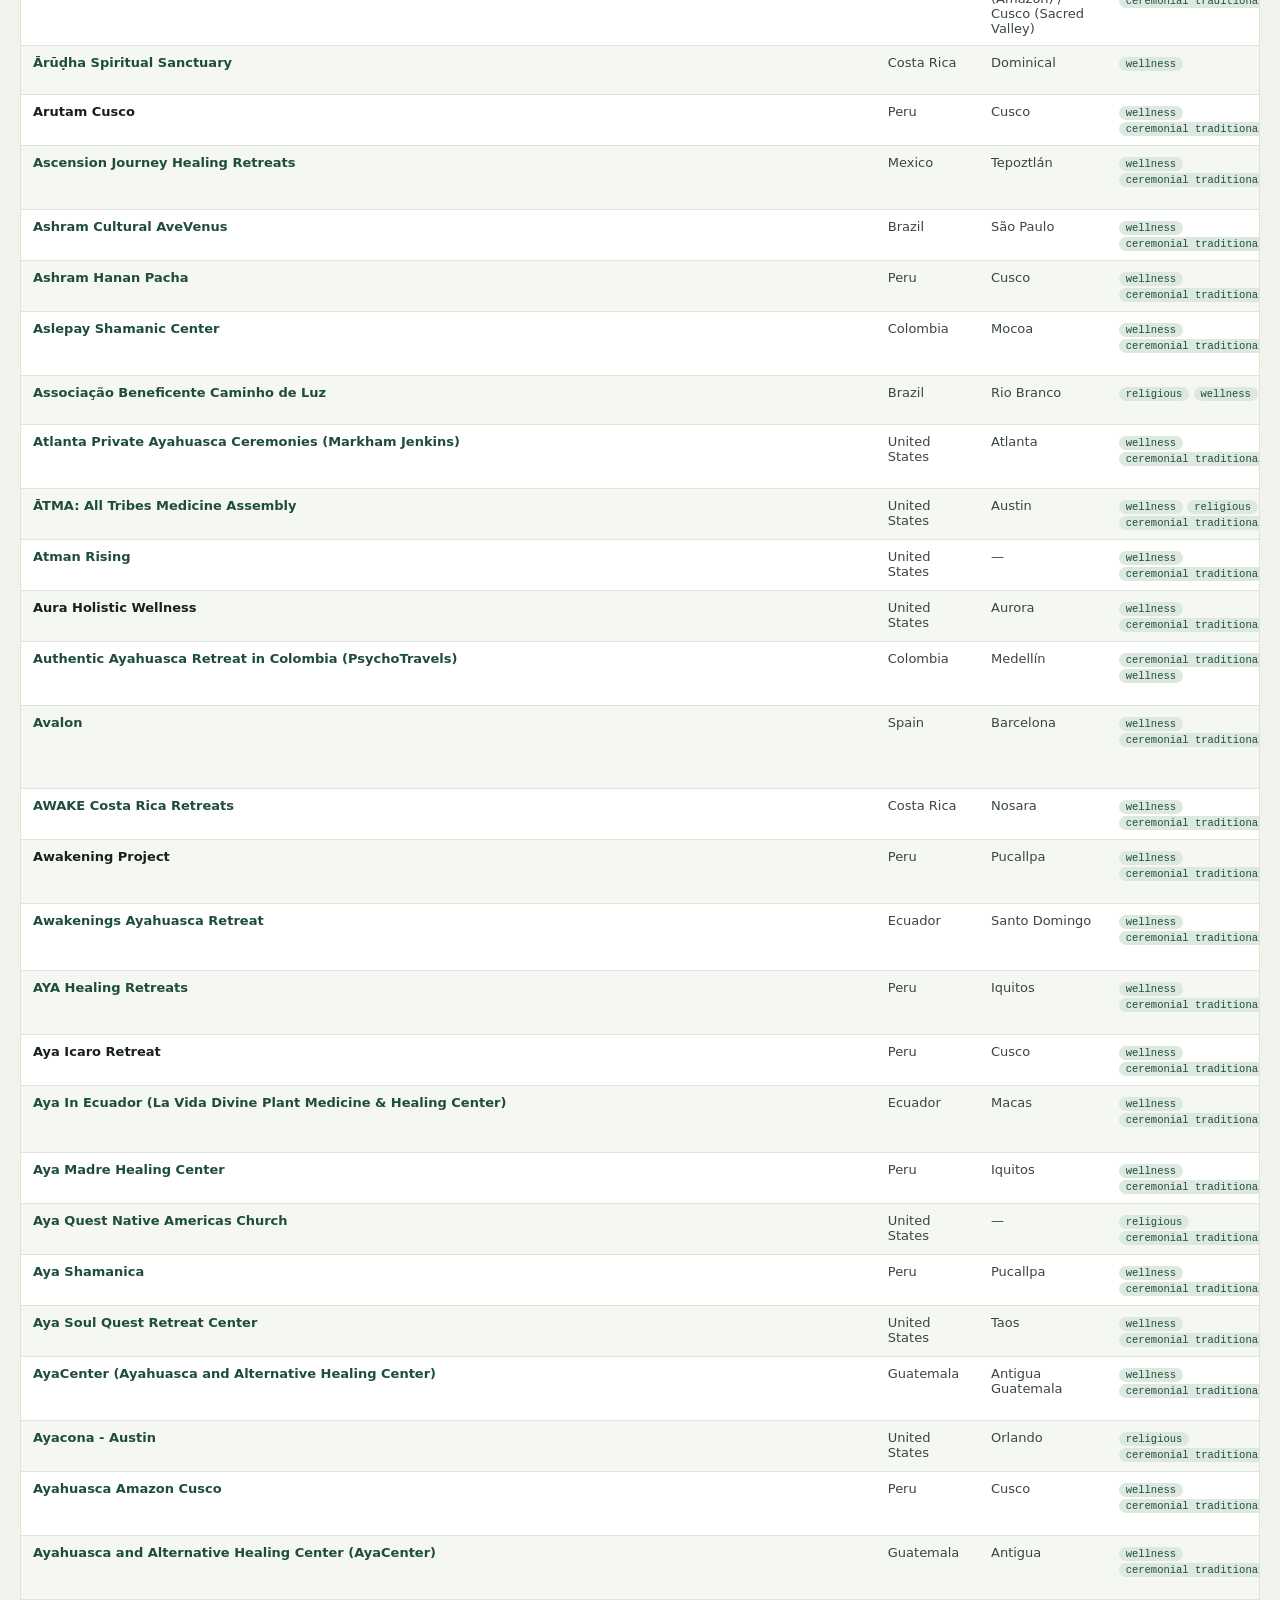
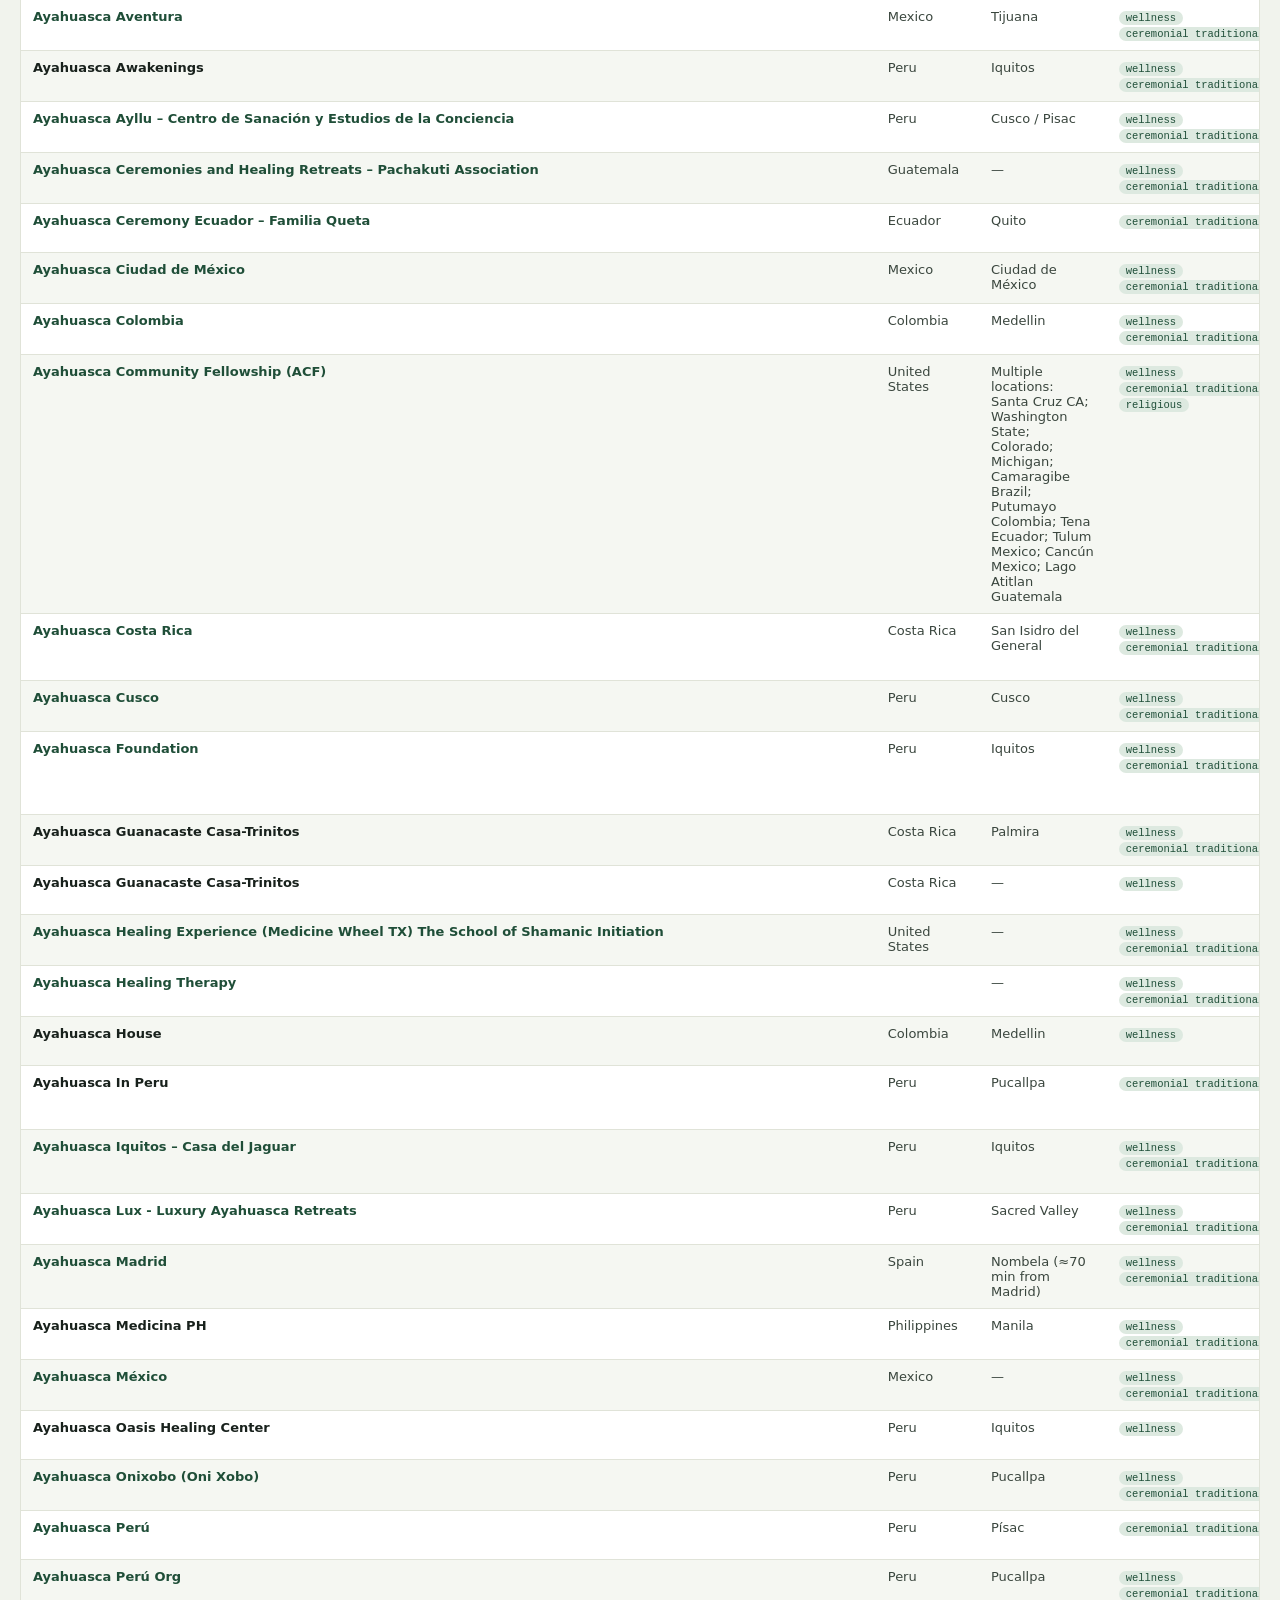
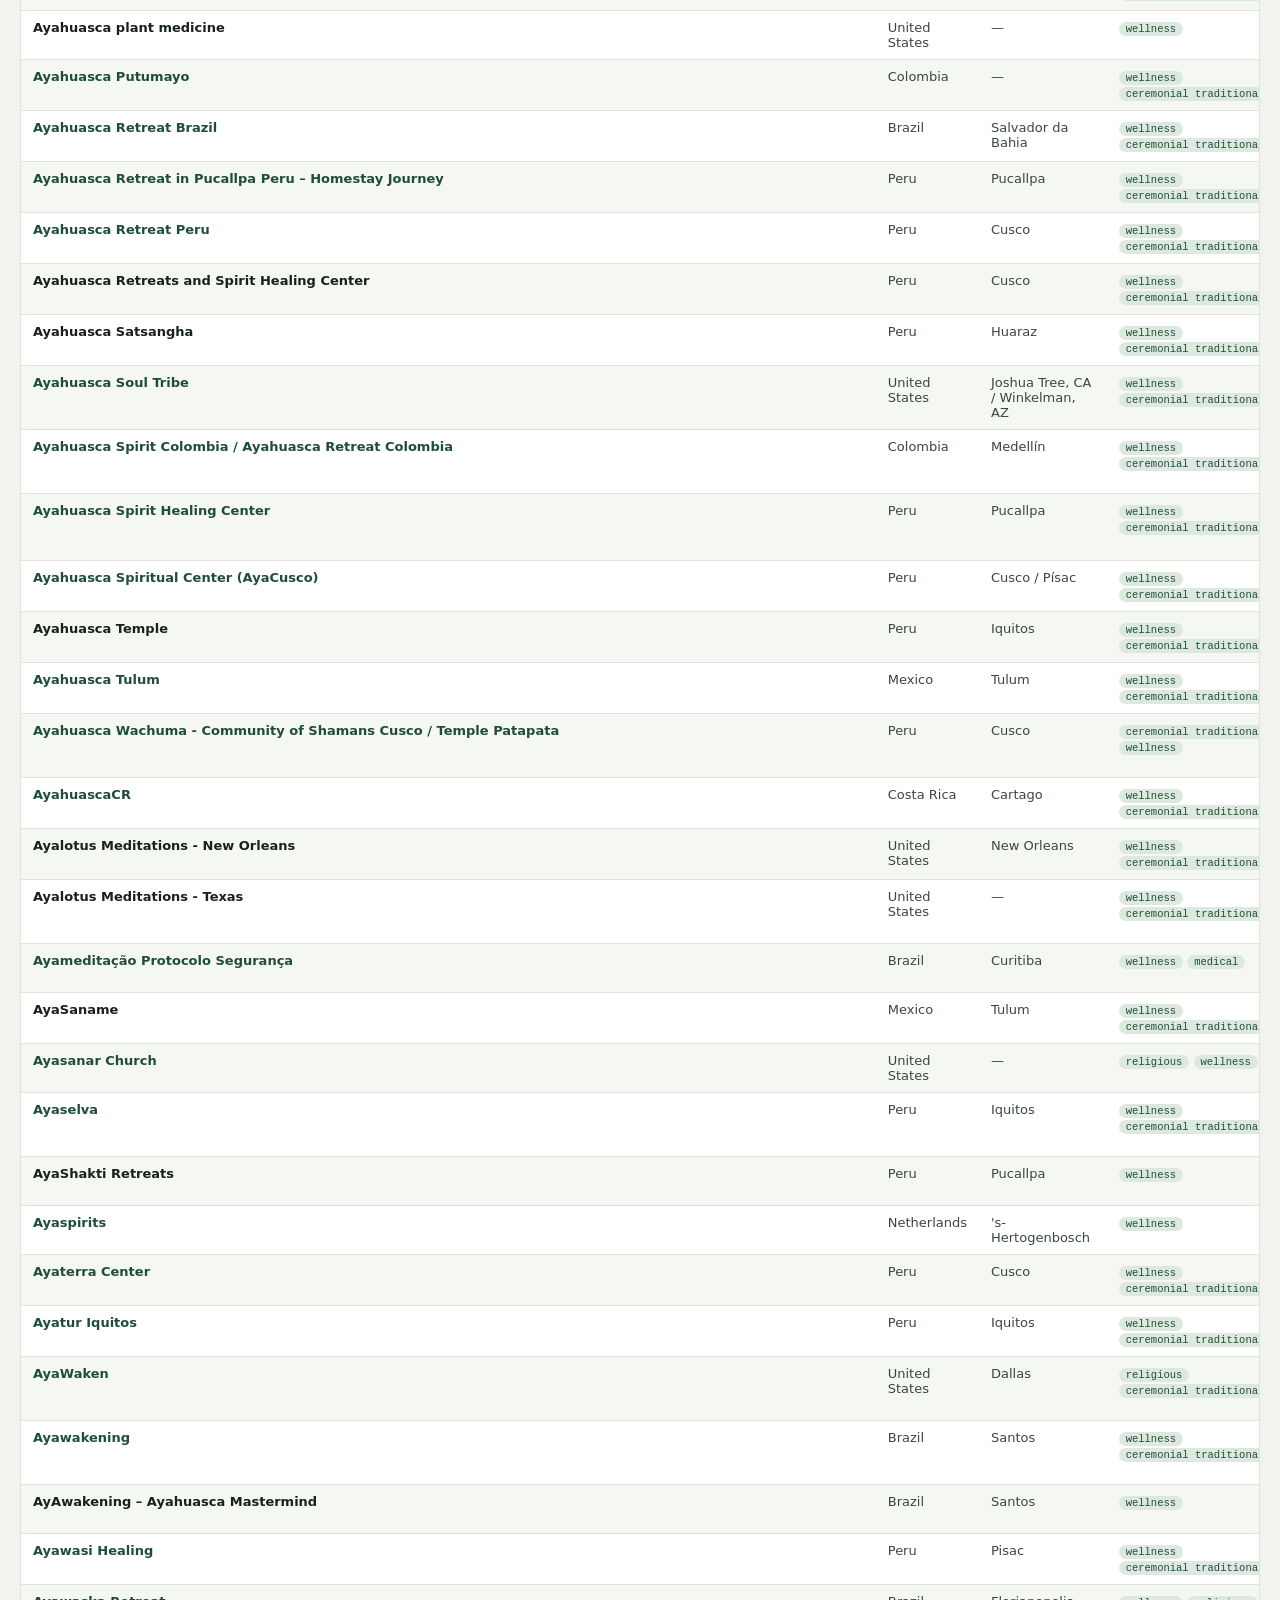
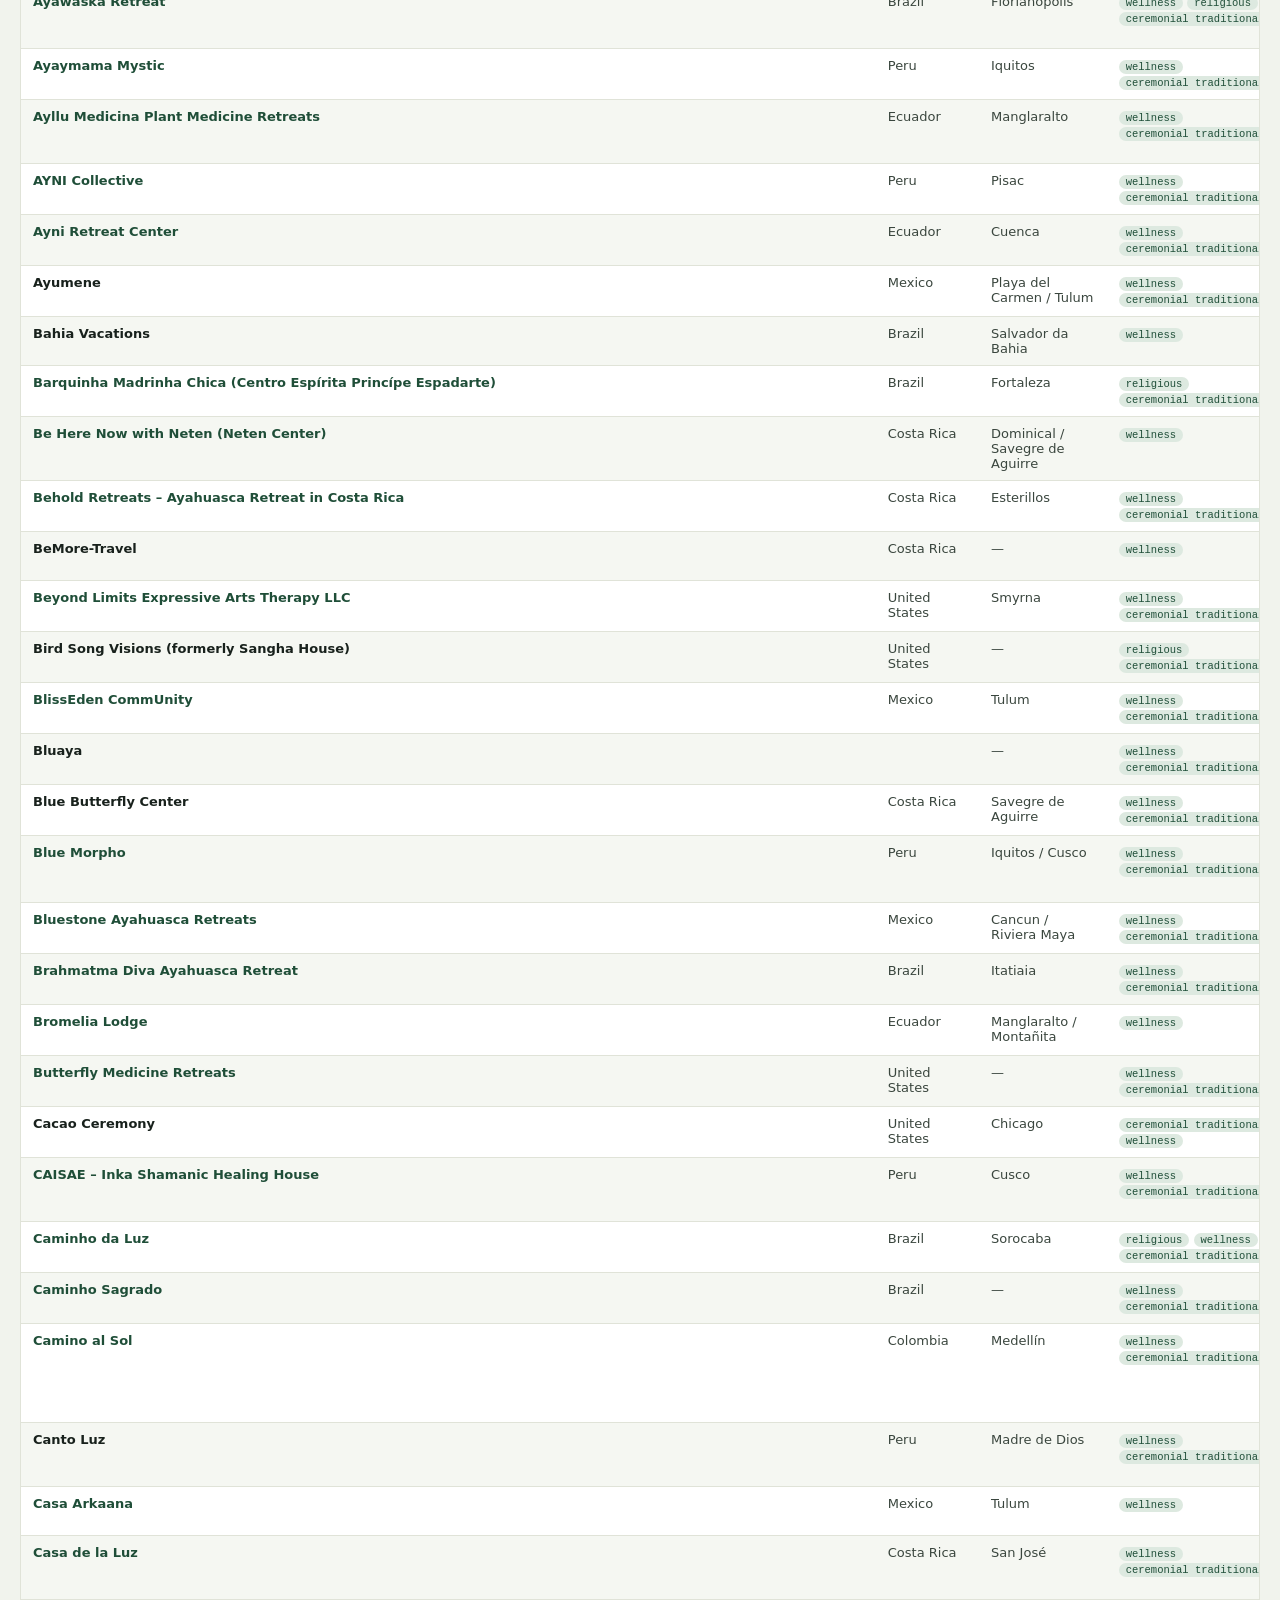
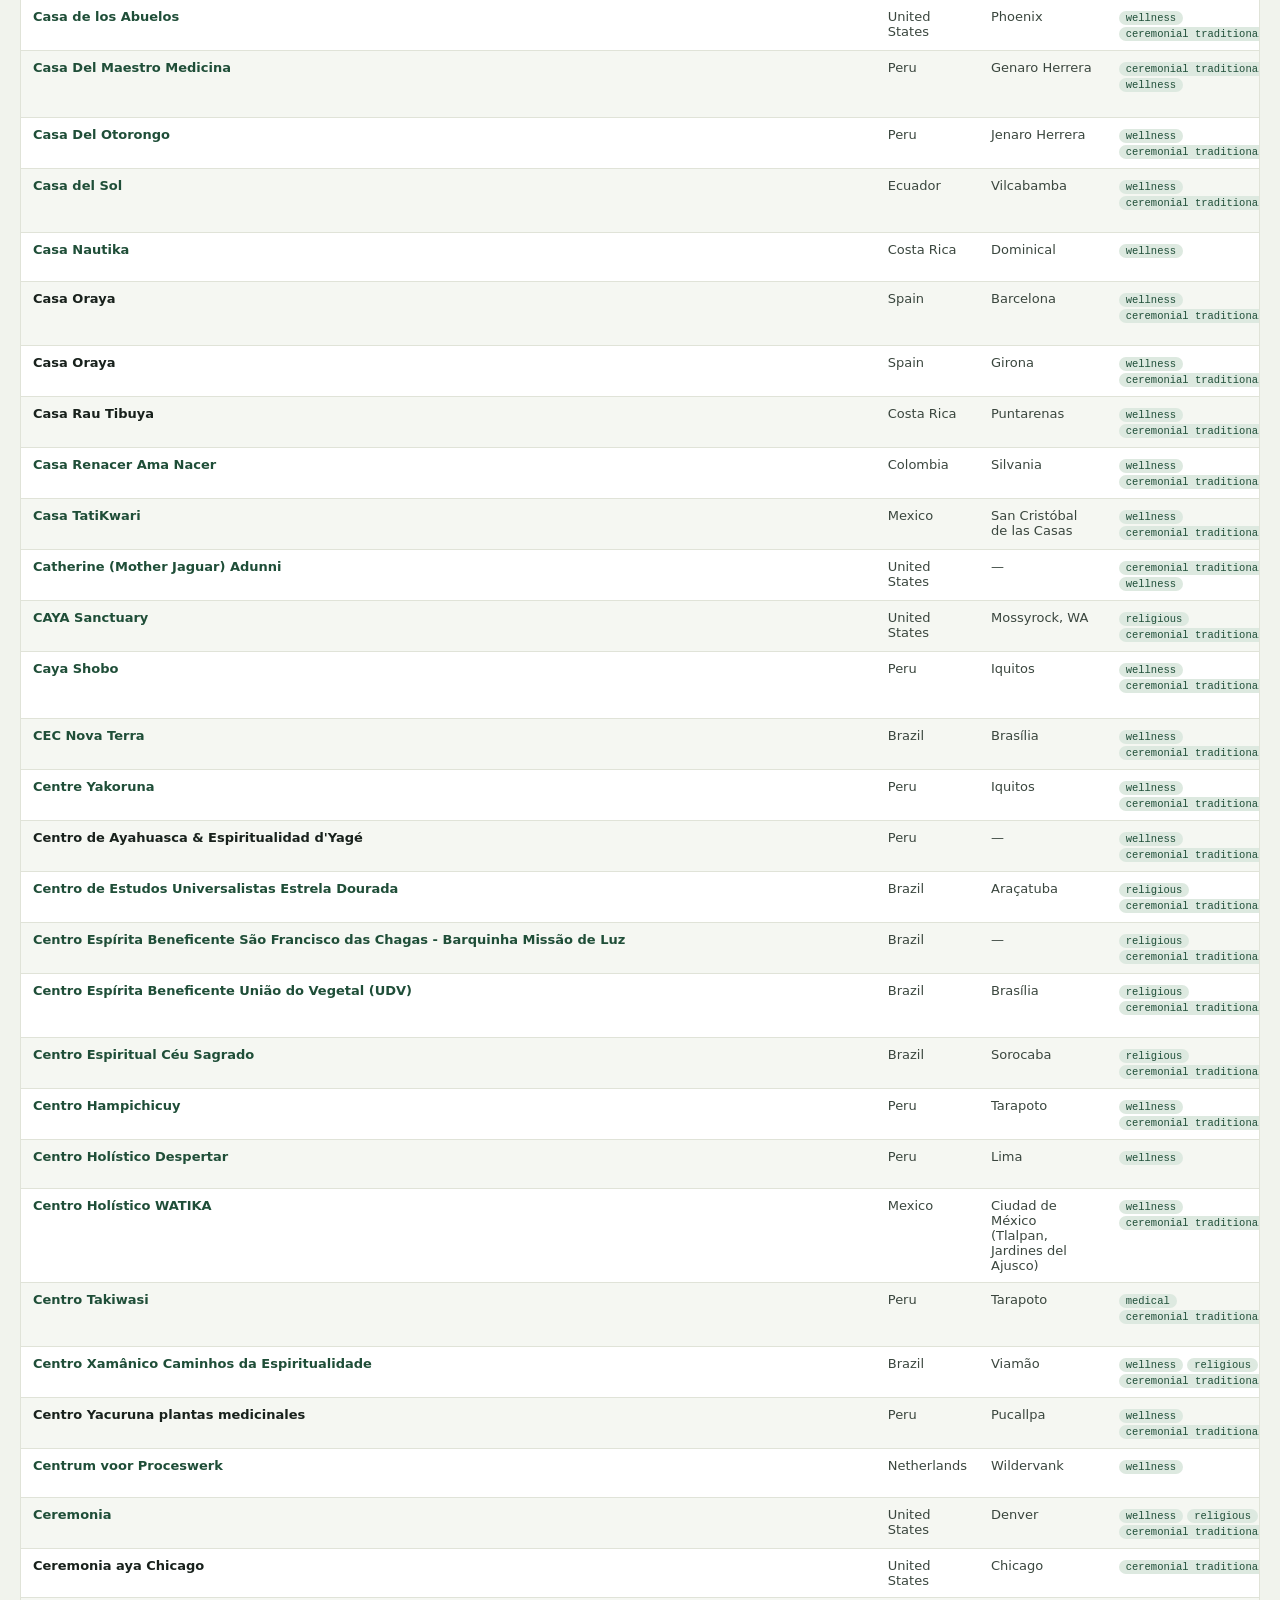
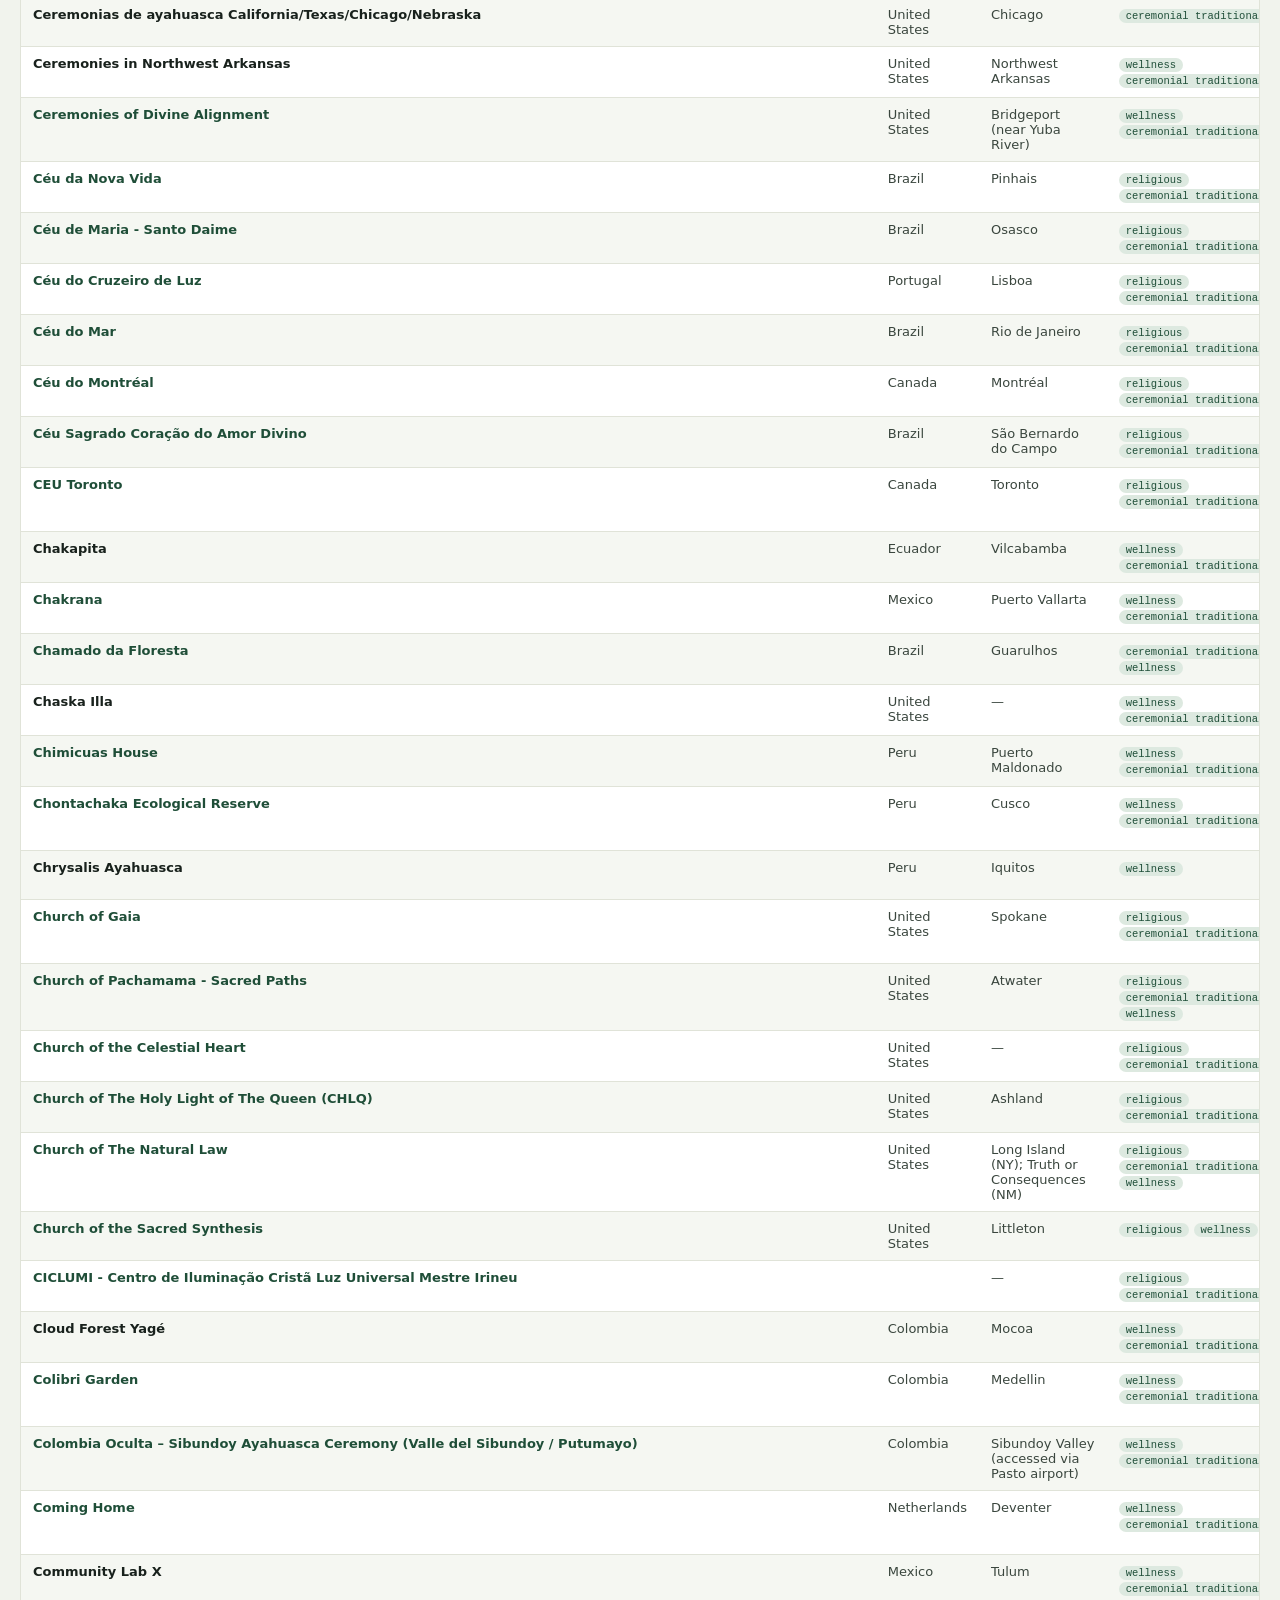
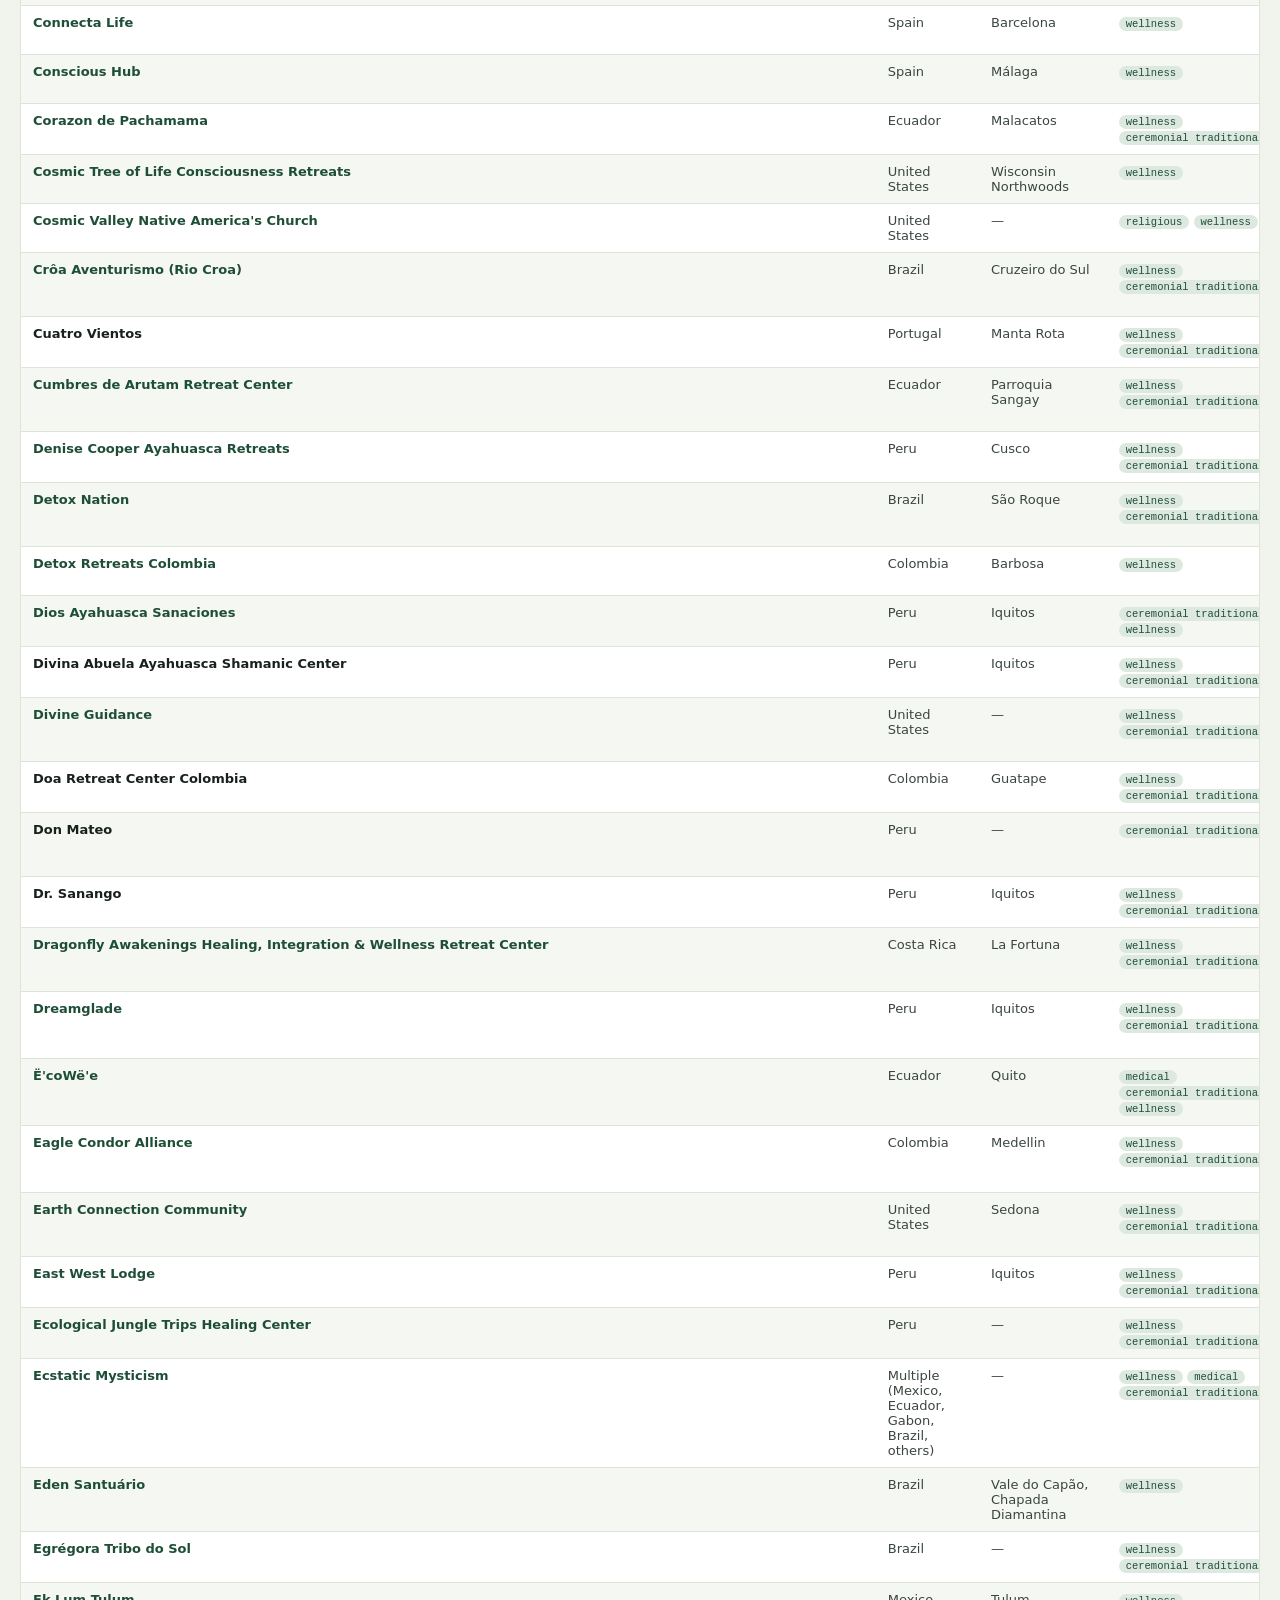
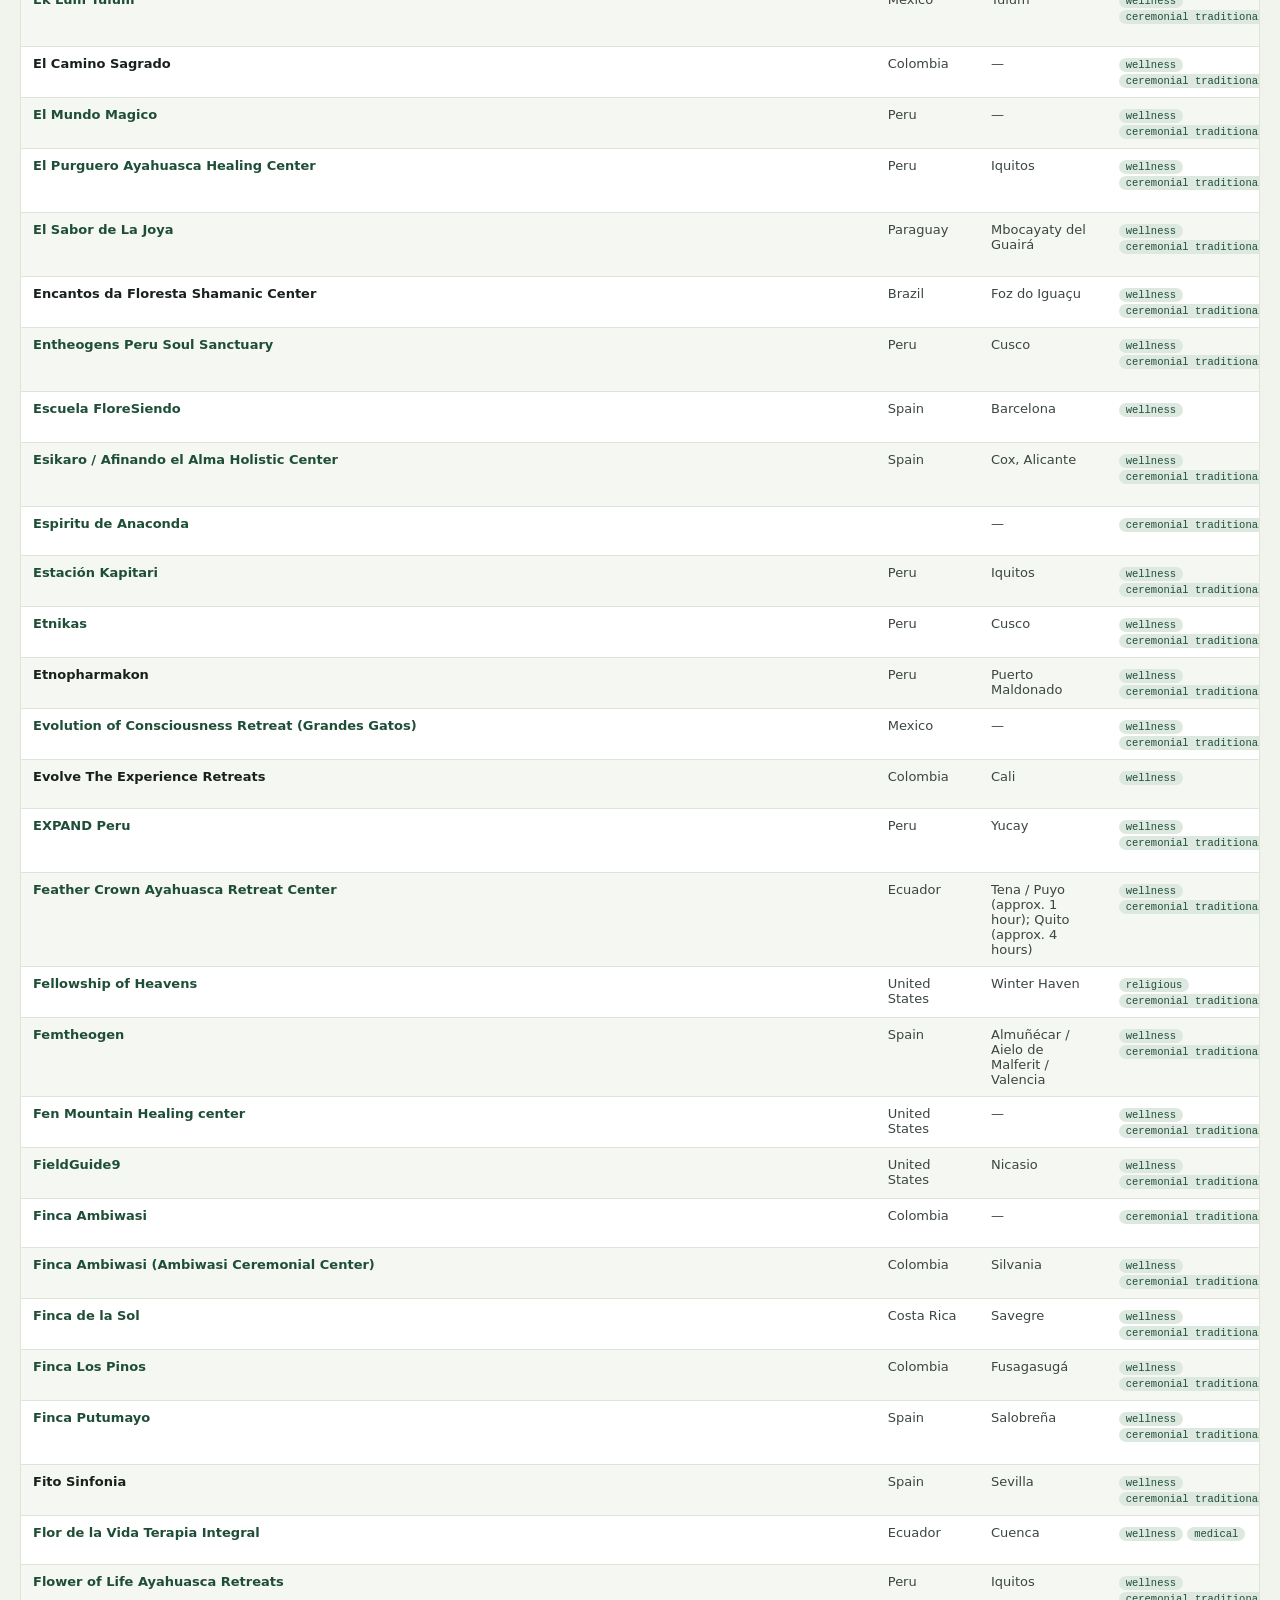
==== commit 21a101fd: "Data tab: add discovery source, year founded, sourcing & reciprocity columns slim() now carries year" ====
--- a/data.html
+++ b/data.html
@@ -139,6 +139,14 @@
   {k:"fac",    label:"Ayahuasca", get:r=>r.facilitates_ayahuasca?1:0, num:true,
      cell:r=> r.facilitates_ayahuasca ? `<span class="pill">yes</span>` : `<span class="pill no">no/uncl.</span>`},
   {k:"aff",    label:"Affiliation", get:r=>affLabel(r.indigenous), cell:r=>esc(affLabel(r.indigenous))},
+  {k:"founded",label:"Founded", get:r=> (typeof r.year_founded==="number"?r.year_founded:99999), num:true,
+     cell:r=> (typeof r.year_founded==="number") ? String(r.year_founded) : `<span class="muted">—</span>`},
+  {k:"sourcing",label:"Sourcing", get:r=> (r.sourcing_claim||"").replace(/"/g,""),
+     cell:r=>{const s=(r.sourcing_claim||"").replace(/"/g,"");
+       if(!s||s==="none"||s==="unspecified") return `<span class="muted">${esc(s||"—")}</span>`;
+       return `<span class="pill">${esc(s.replace(/_/g," "))}</span>`;}},
+  {k:"recip",  label:"Reciprocity", get:r=> r.reciprocity_claim===true?1:0, num:true,
+     cell:r=> r.reciprocity_claim===true ? `<span class="pill">claimed</span>` : `<span class="muted">—</span>`},
   {k:"price",  label:"$/night", get:r=> r.price_night_min ?? r.price_night_max ?? -1, num:true,
      cell:r=>{const a=r.price_night_min,b=r.price_night_max; if(a==null&&b==null)return `<span class="muted">—</span>`;
        return `$${a??b}${b&&b!==a?`–${b}`:""}`;}},
@@ -151,6 +159,12 @@
      cell:r=>genderStr(r.gender)},
   {k:"status", label:"Status", get:r=>r.status||"active",
      cell:r=> r.status && r.status!=="active" ? `<span class="pill no">${esc(r.status.replace(/_/g," "))}</span>` : "active"},
+  {k:"found",  label:"Found via", get:r=> arr(r.discovery_sources).join(","),
+     cell:r=>{const m={google_places:"places",web_search:"search",ayaadvisors:"ayaadvisors",
+       retreatguru:"retreat.guru",safe_ceremonies:"safe cer.",psychedelic_support:"psy.support",
+       thirdwave:"thirdwave",snowball:"snowball",native_term_sweep:"native"};
+       const s=arr(r.discovery_sources).map(x=>m[x]||x);
+       return s.length? s.map(x=>`<span class="pill">${esc(x)}</span>`).join(" ") : `<span class="muted">—</span>`;}},
 ];
 
 let sortK="name", dir=1;
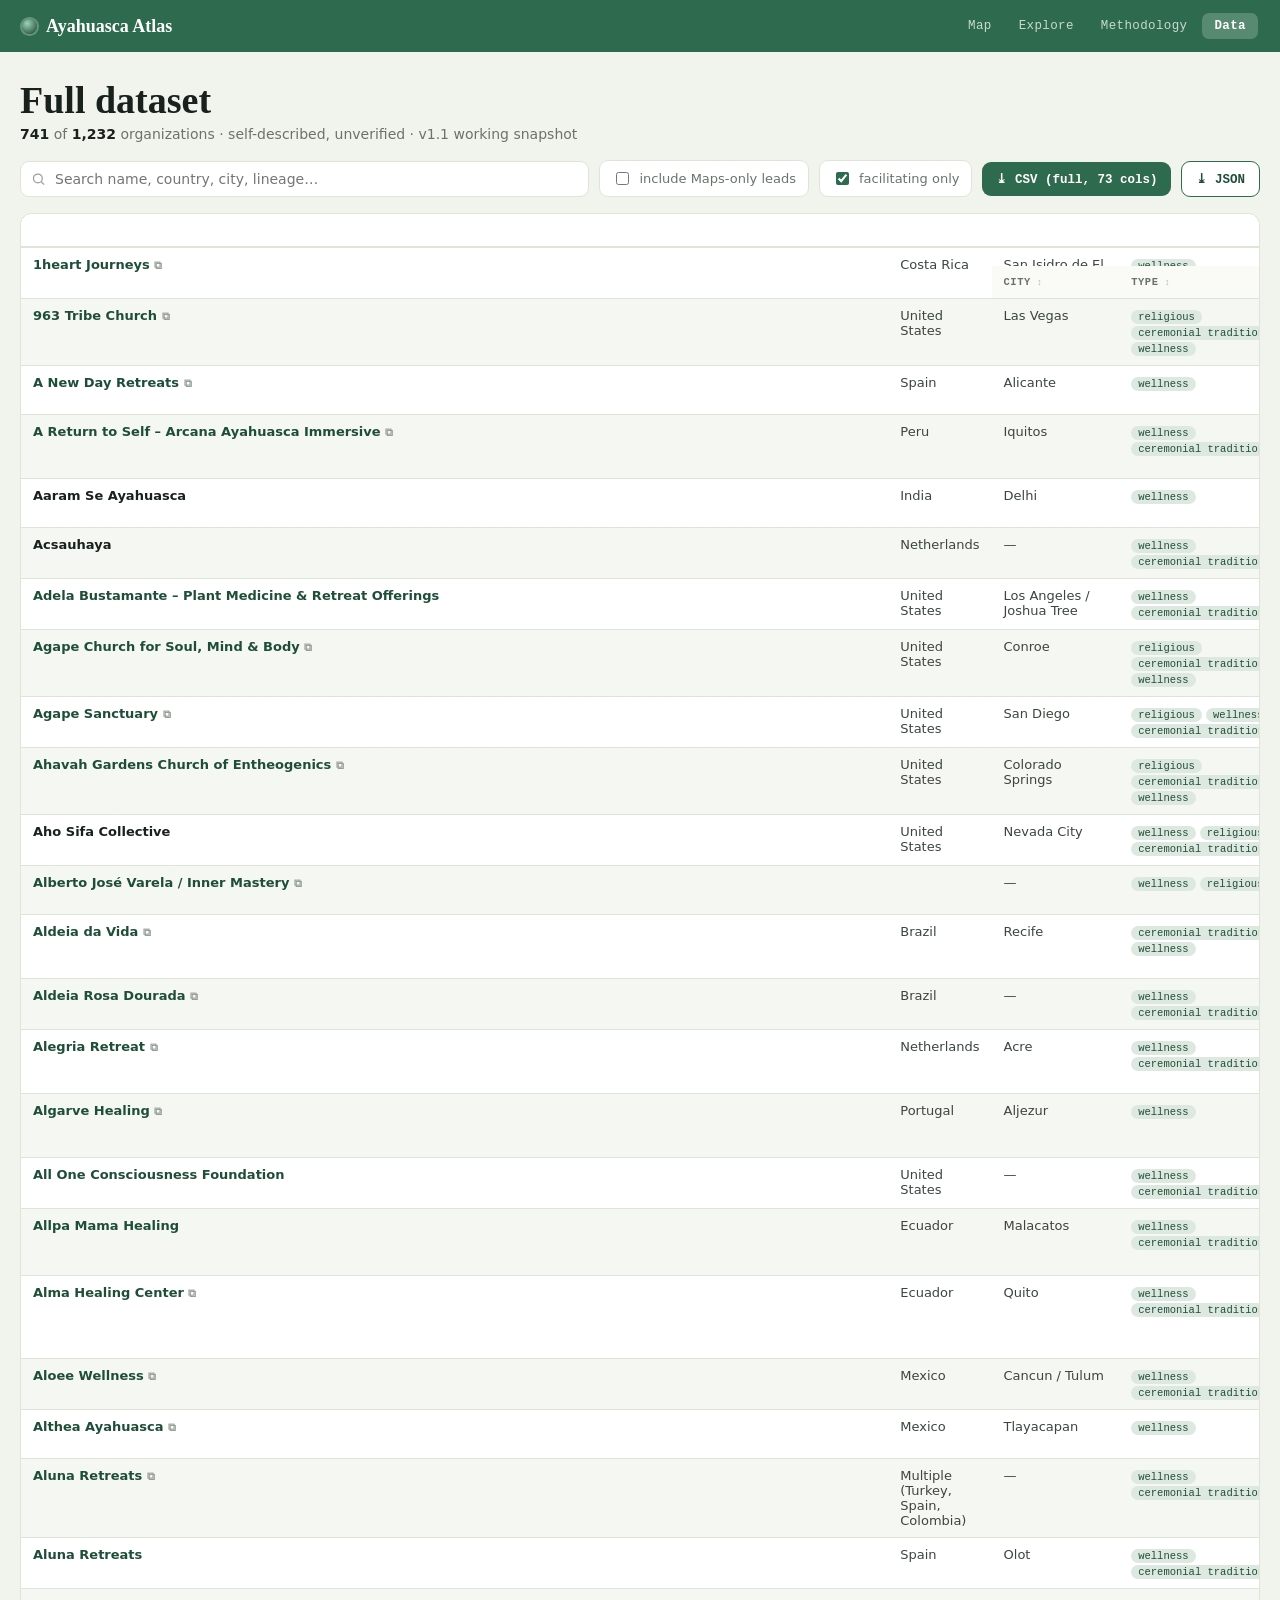
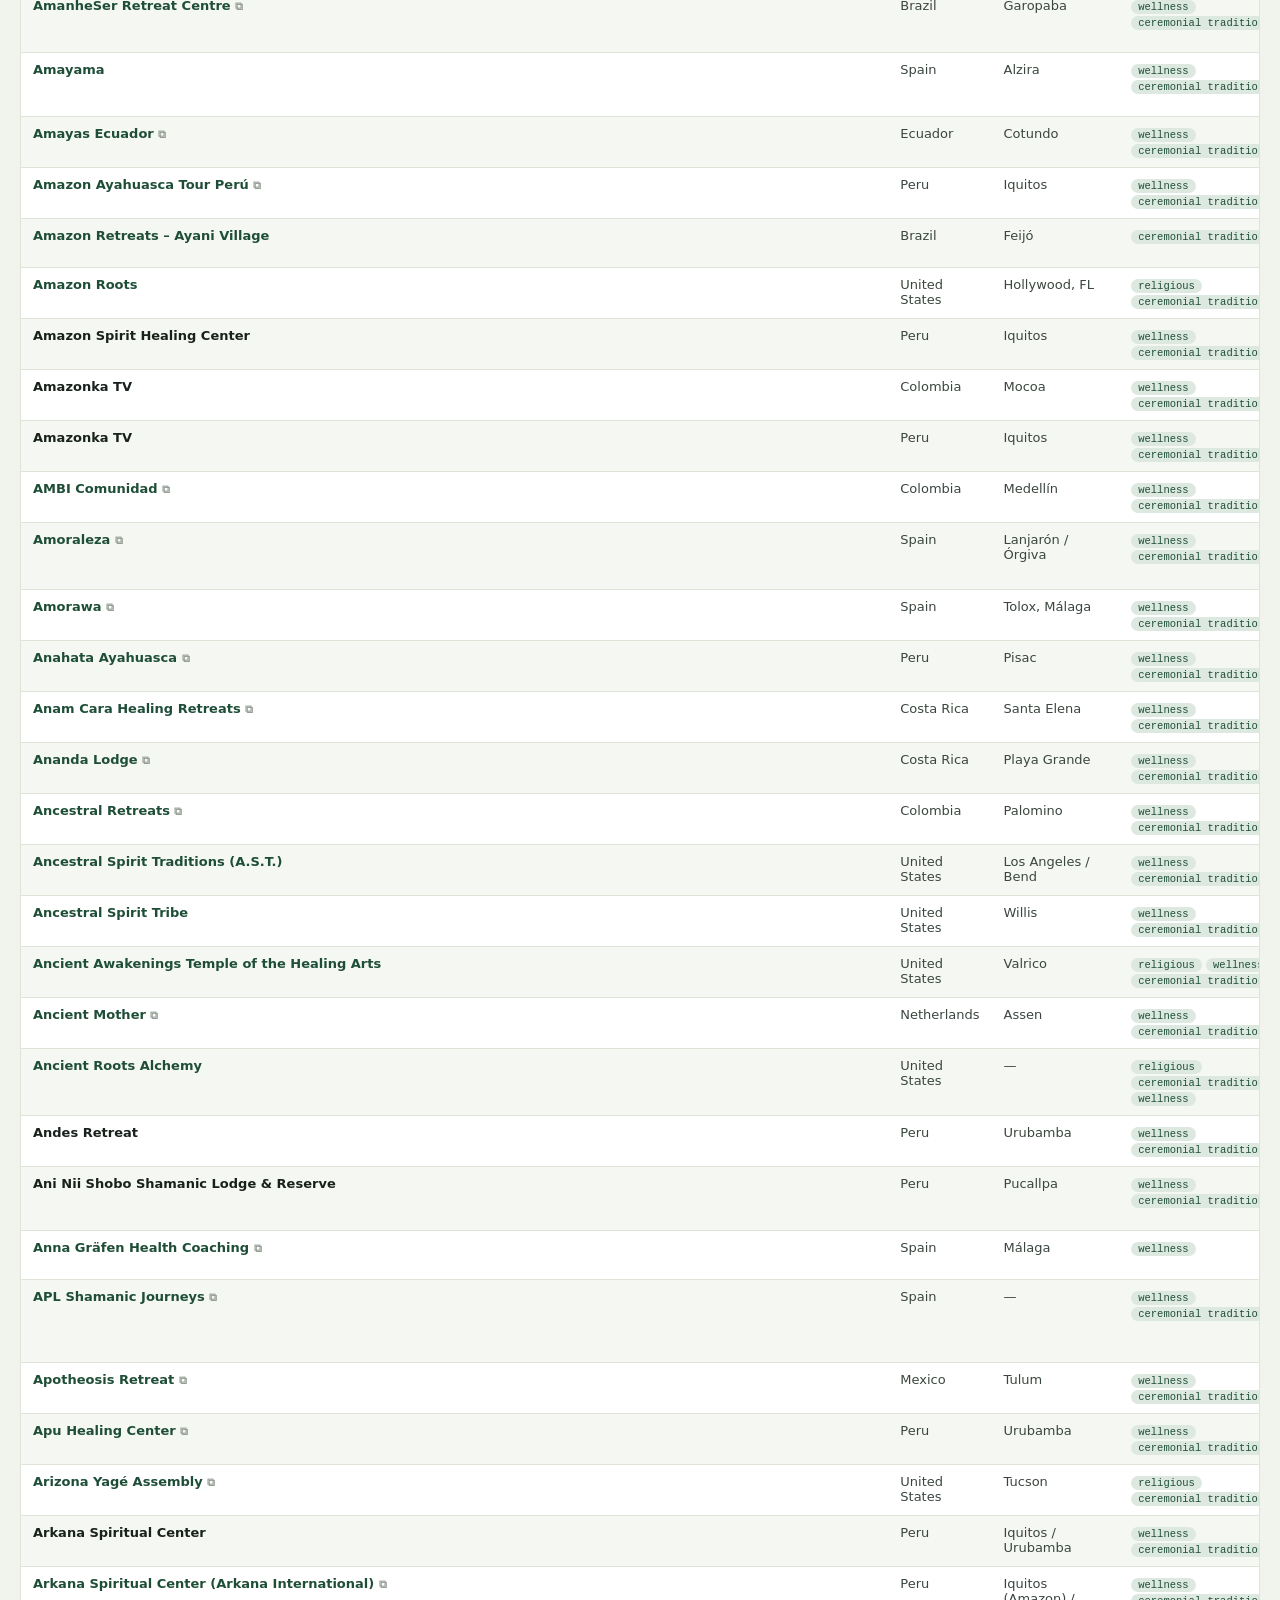
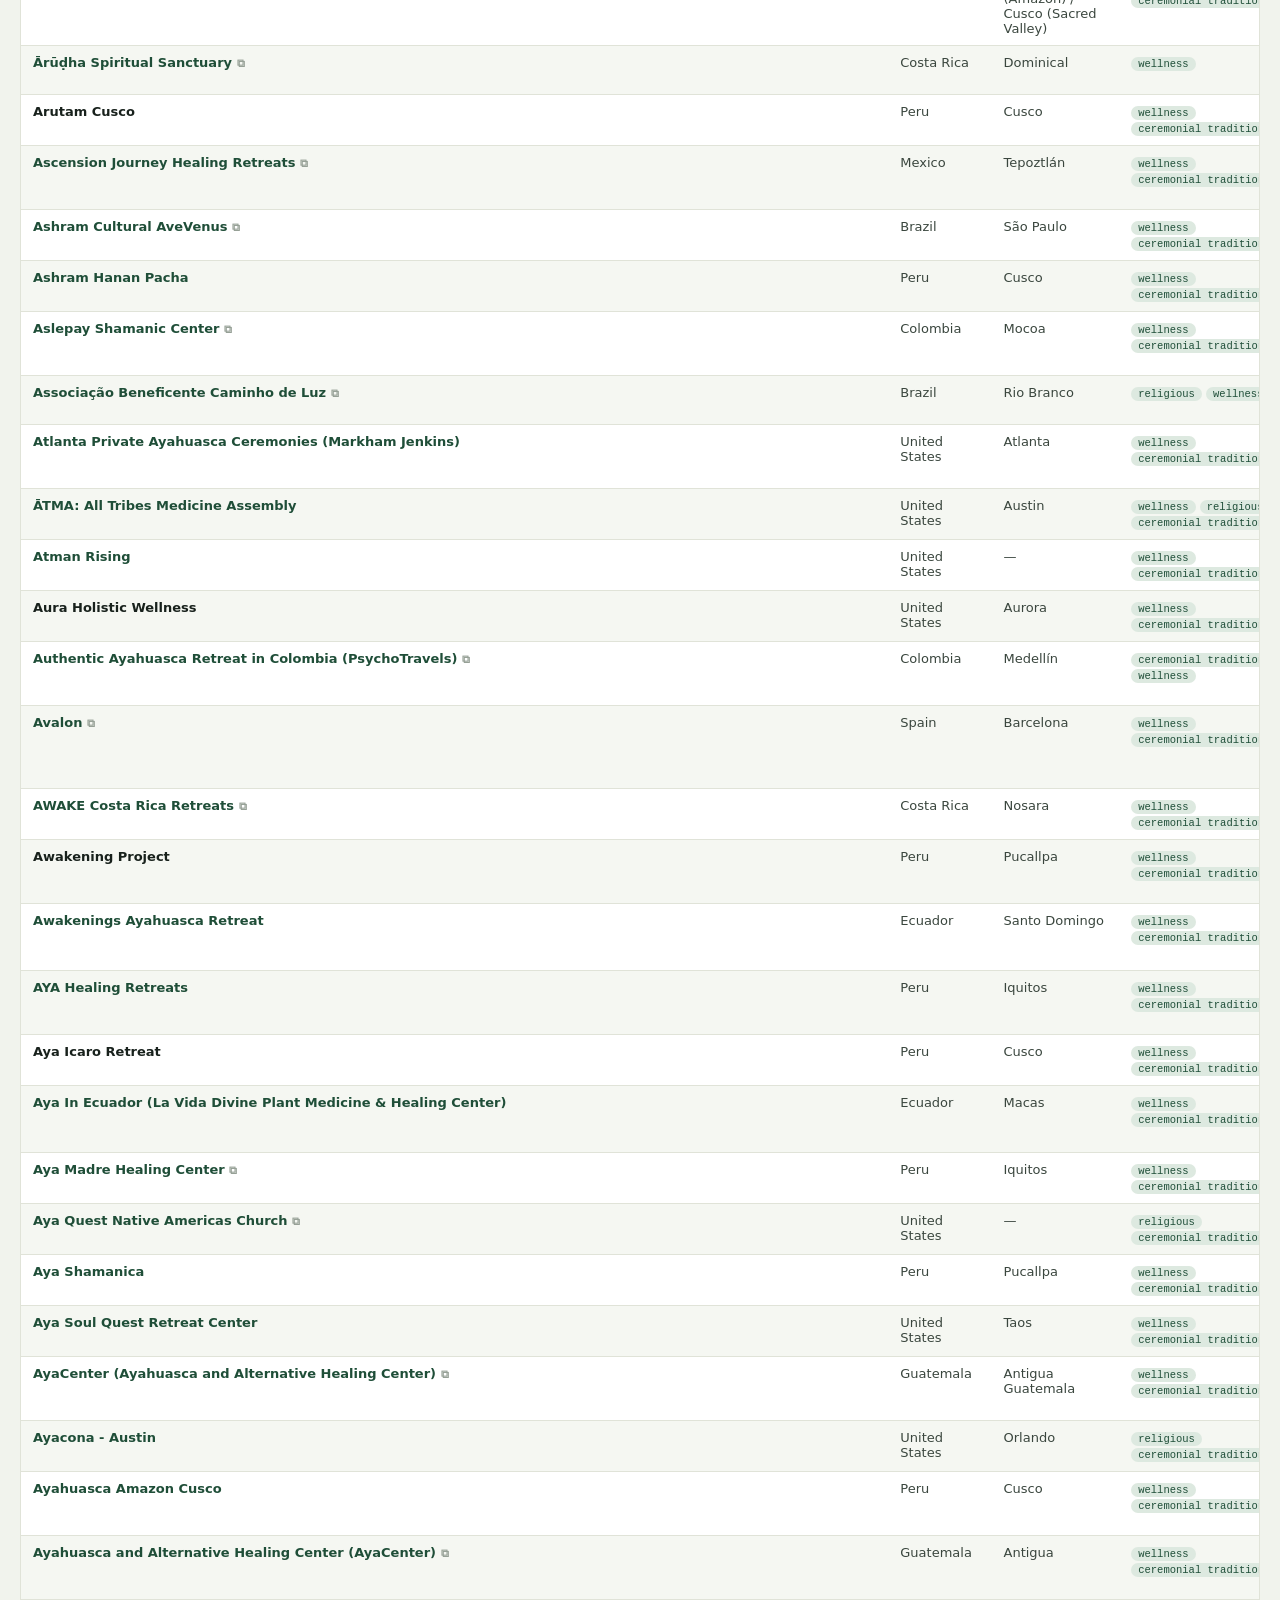
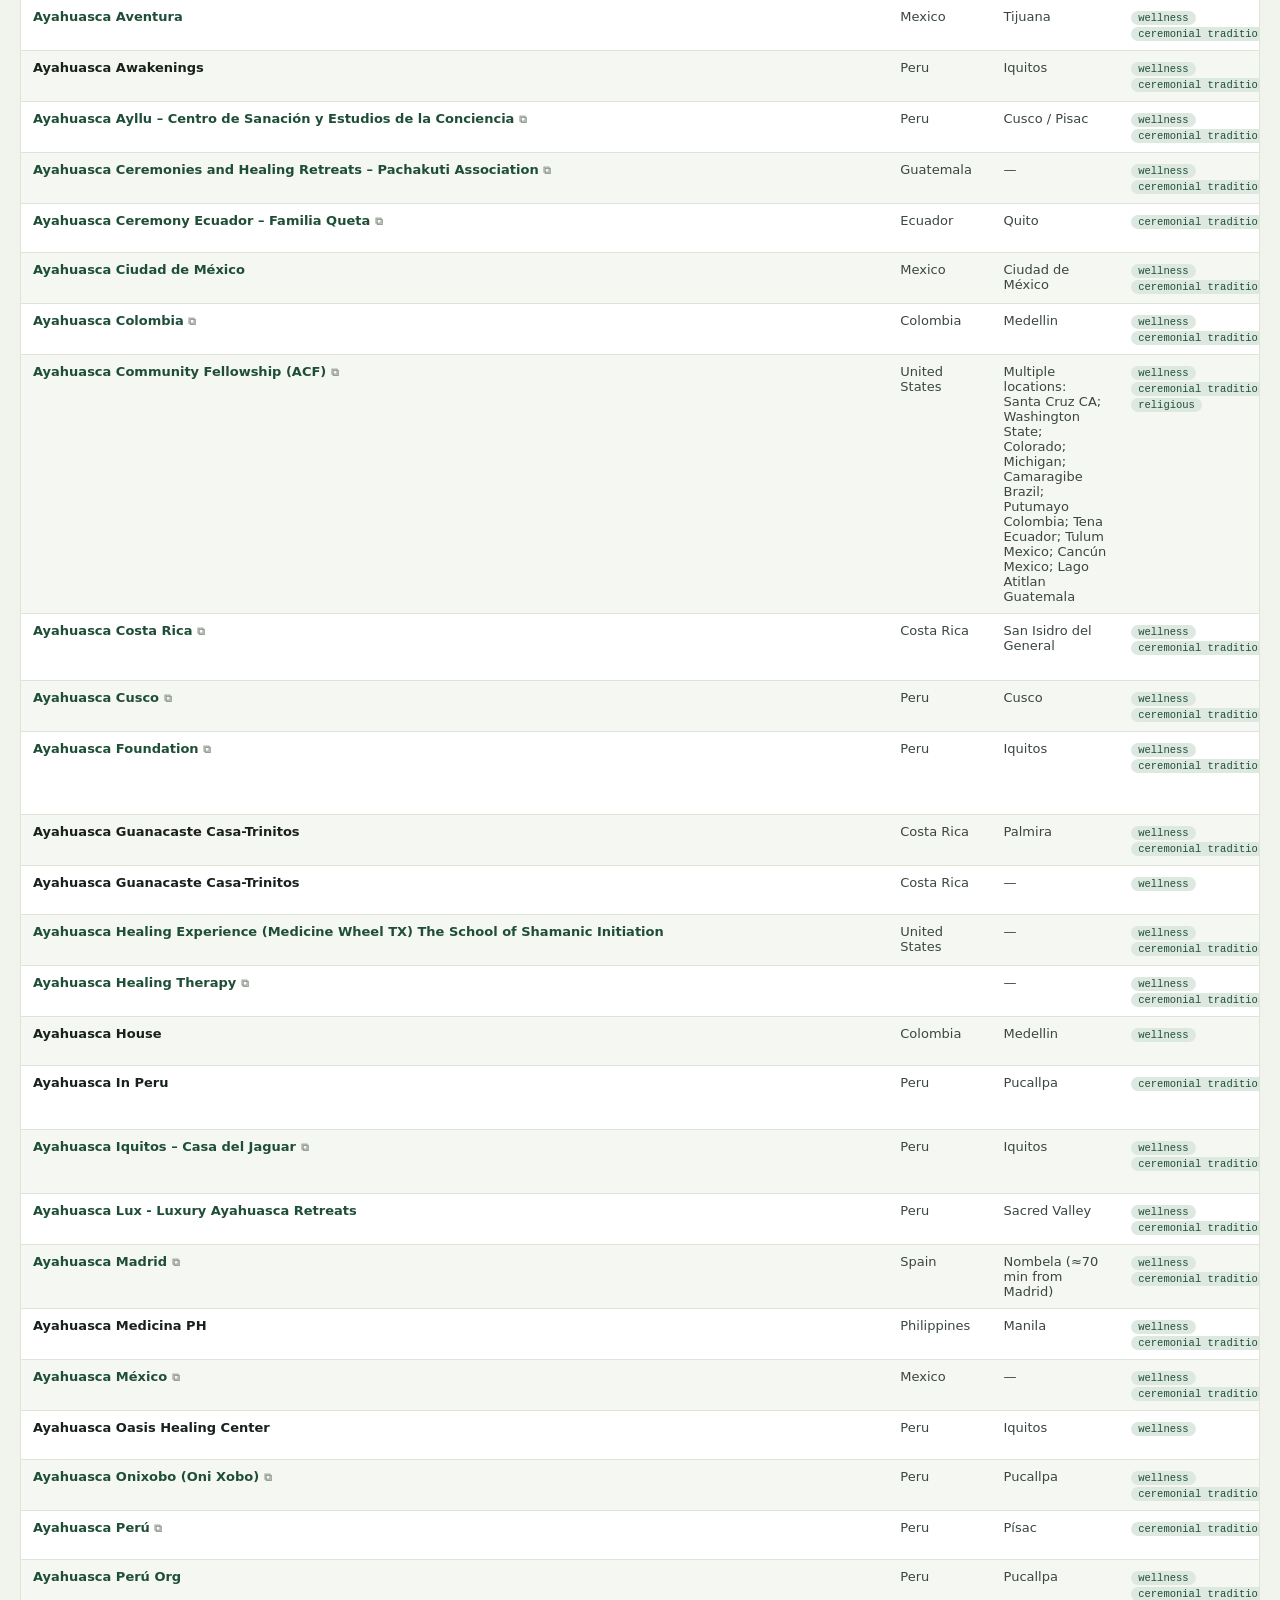
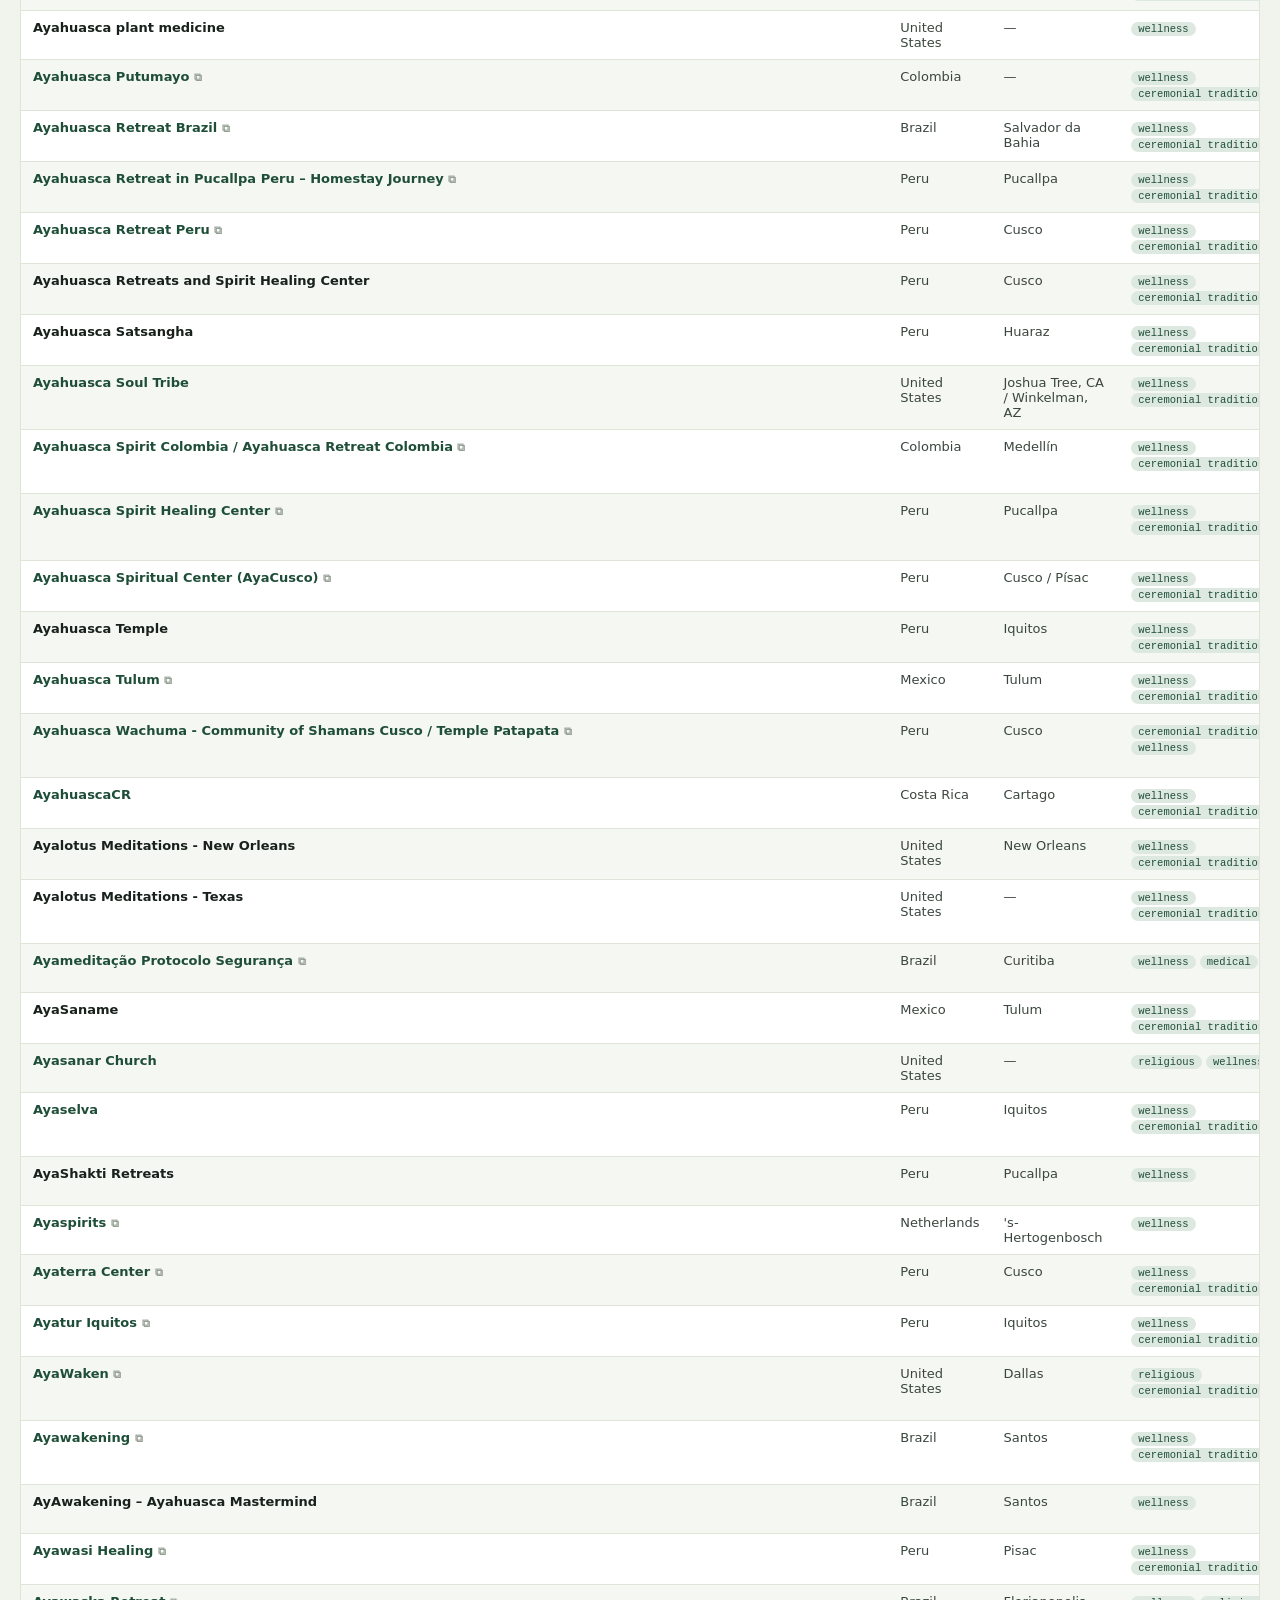
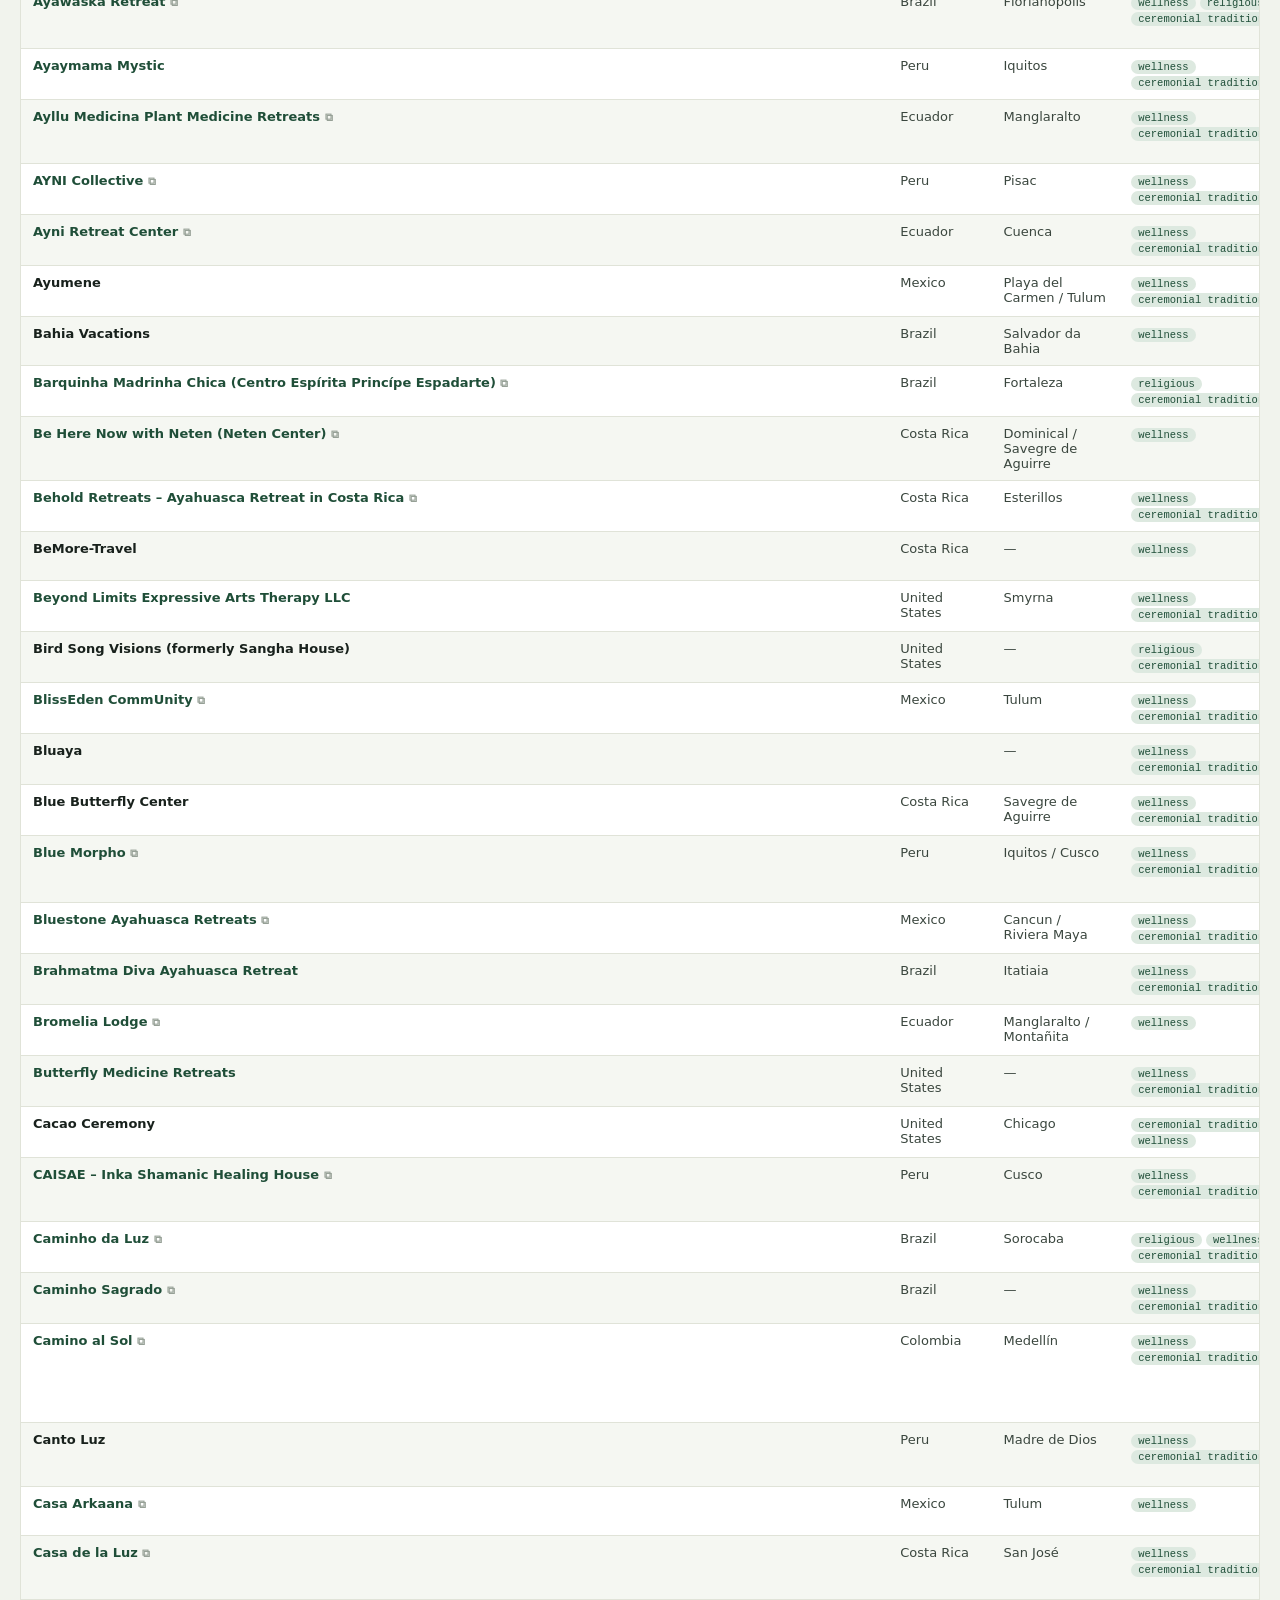
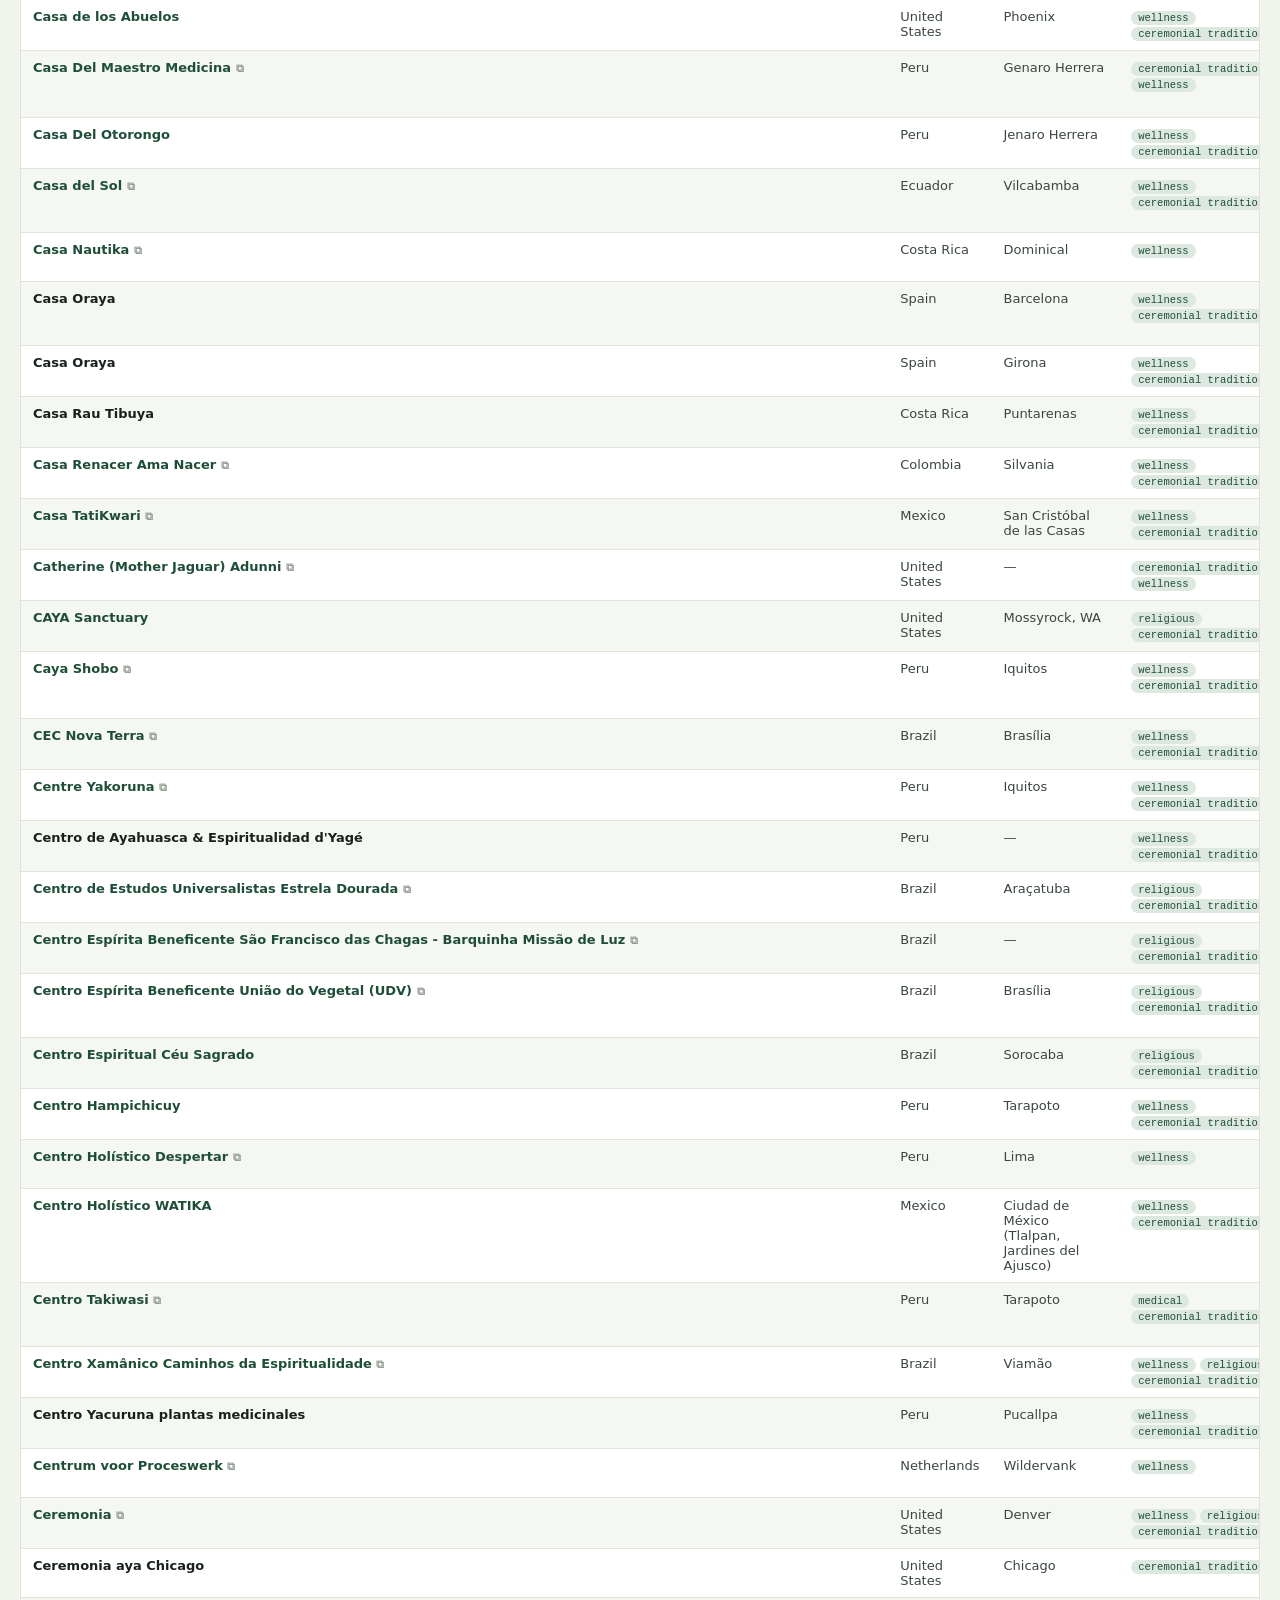
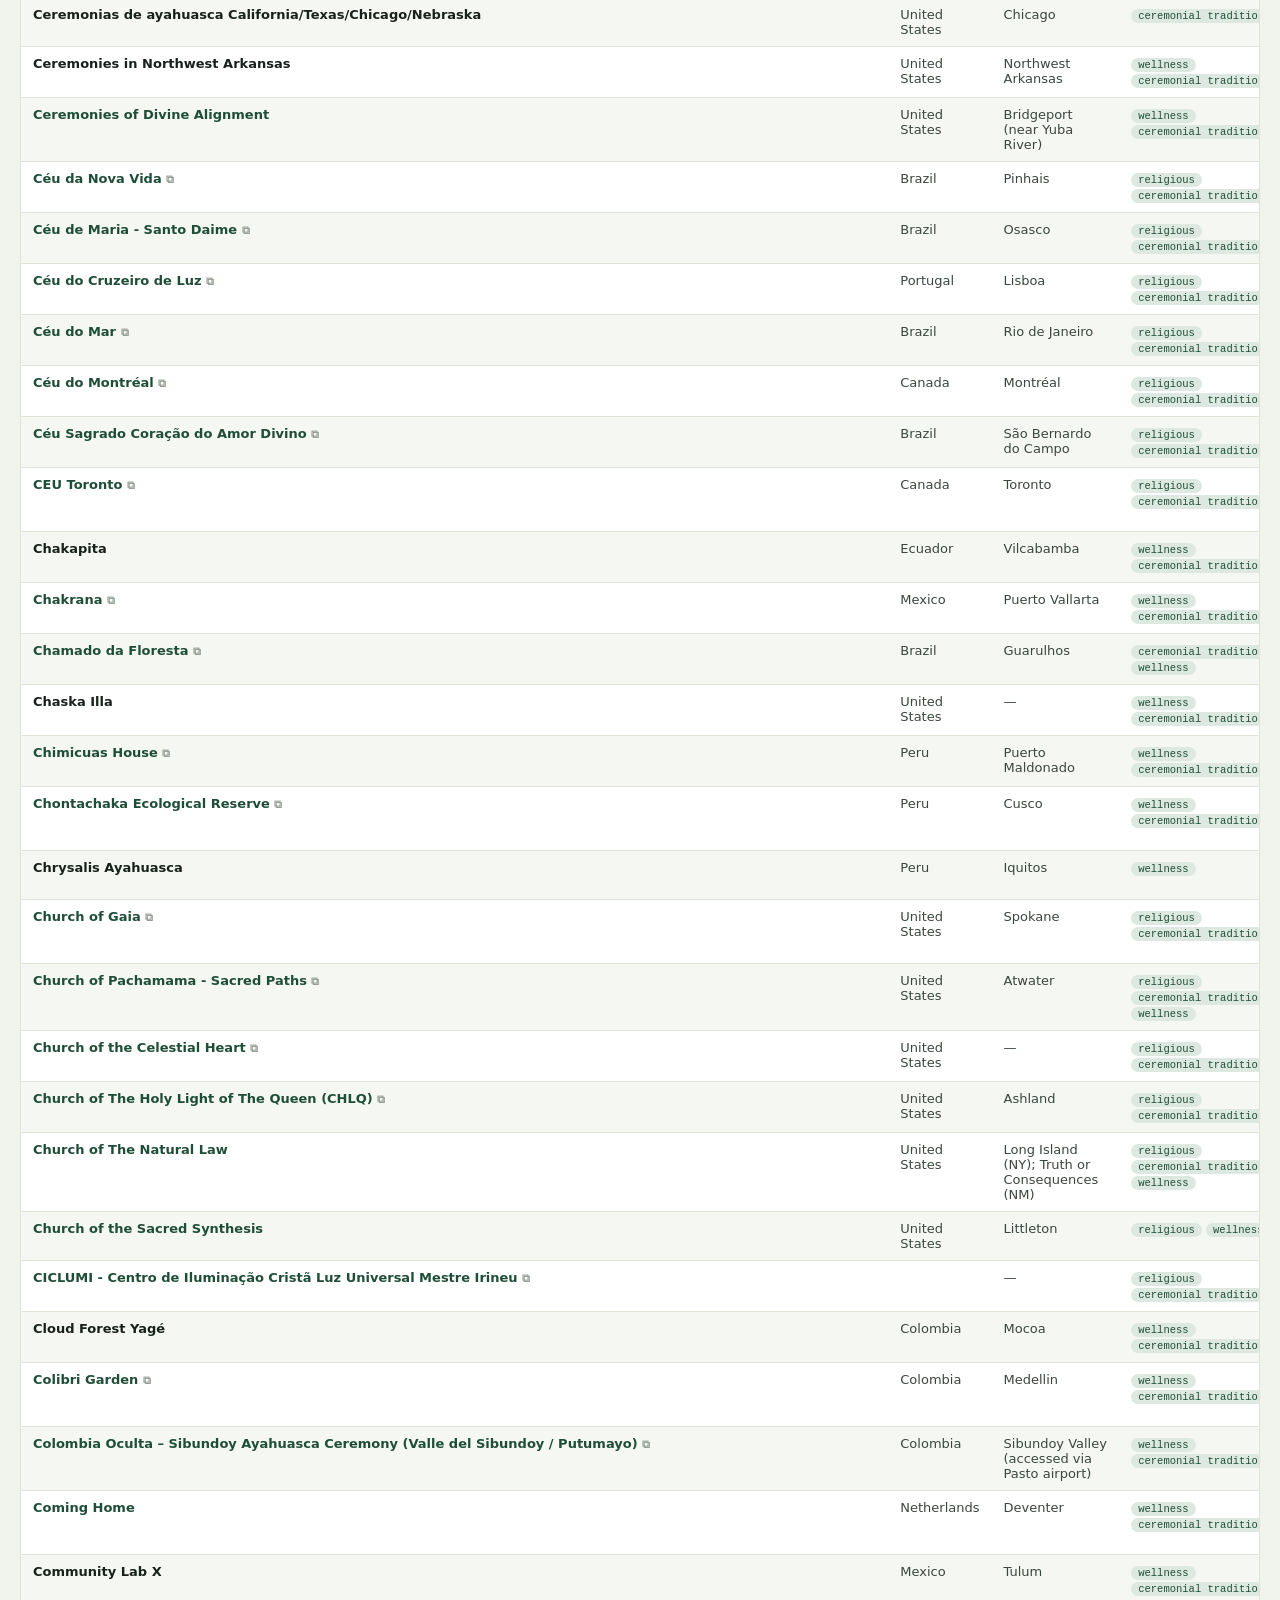
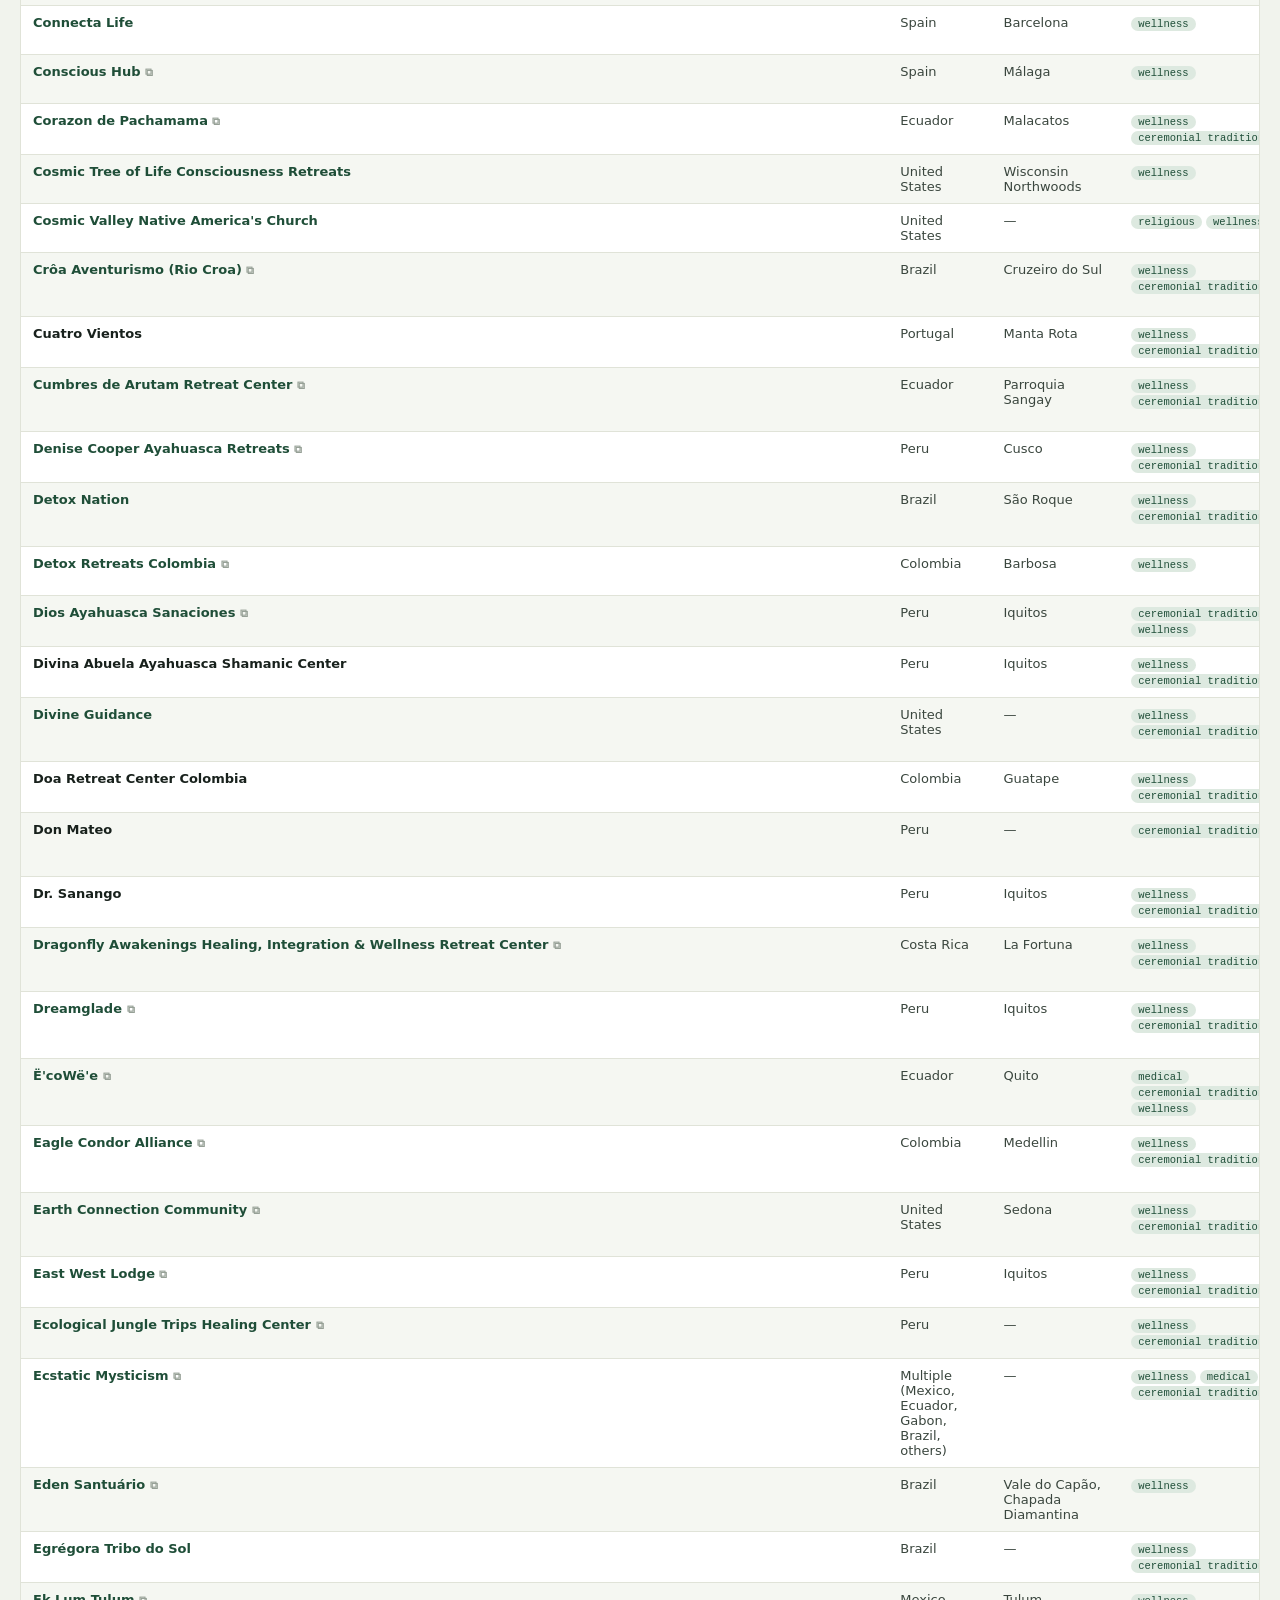
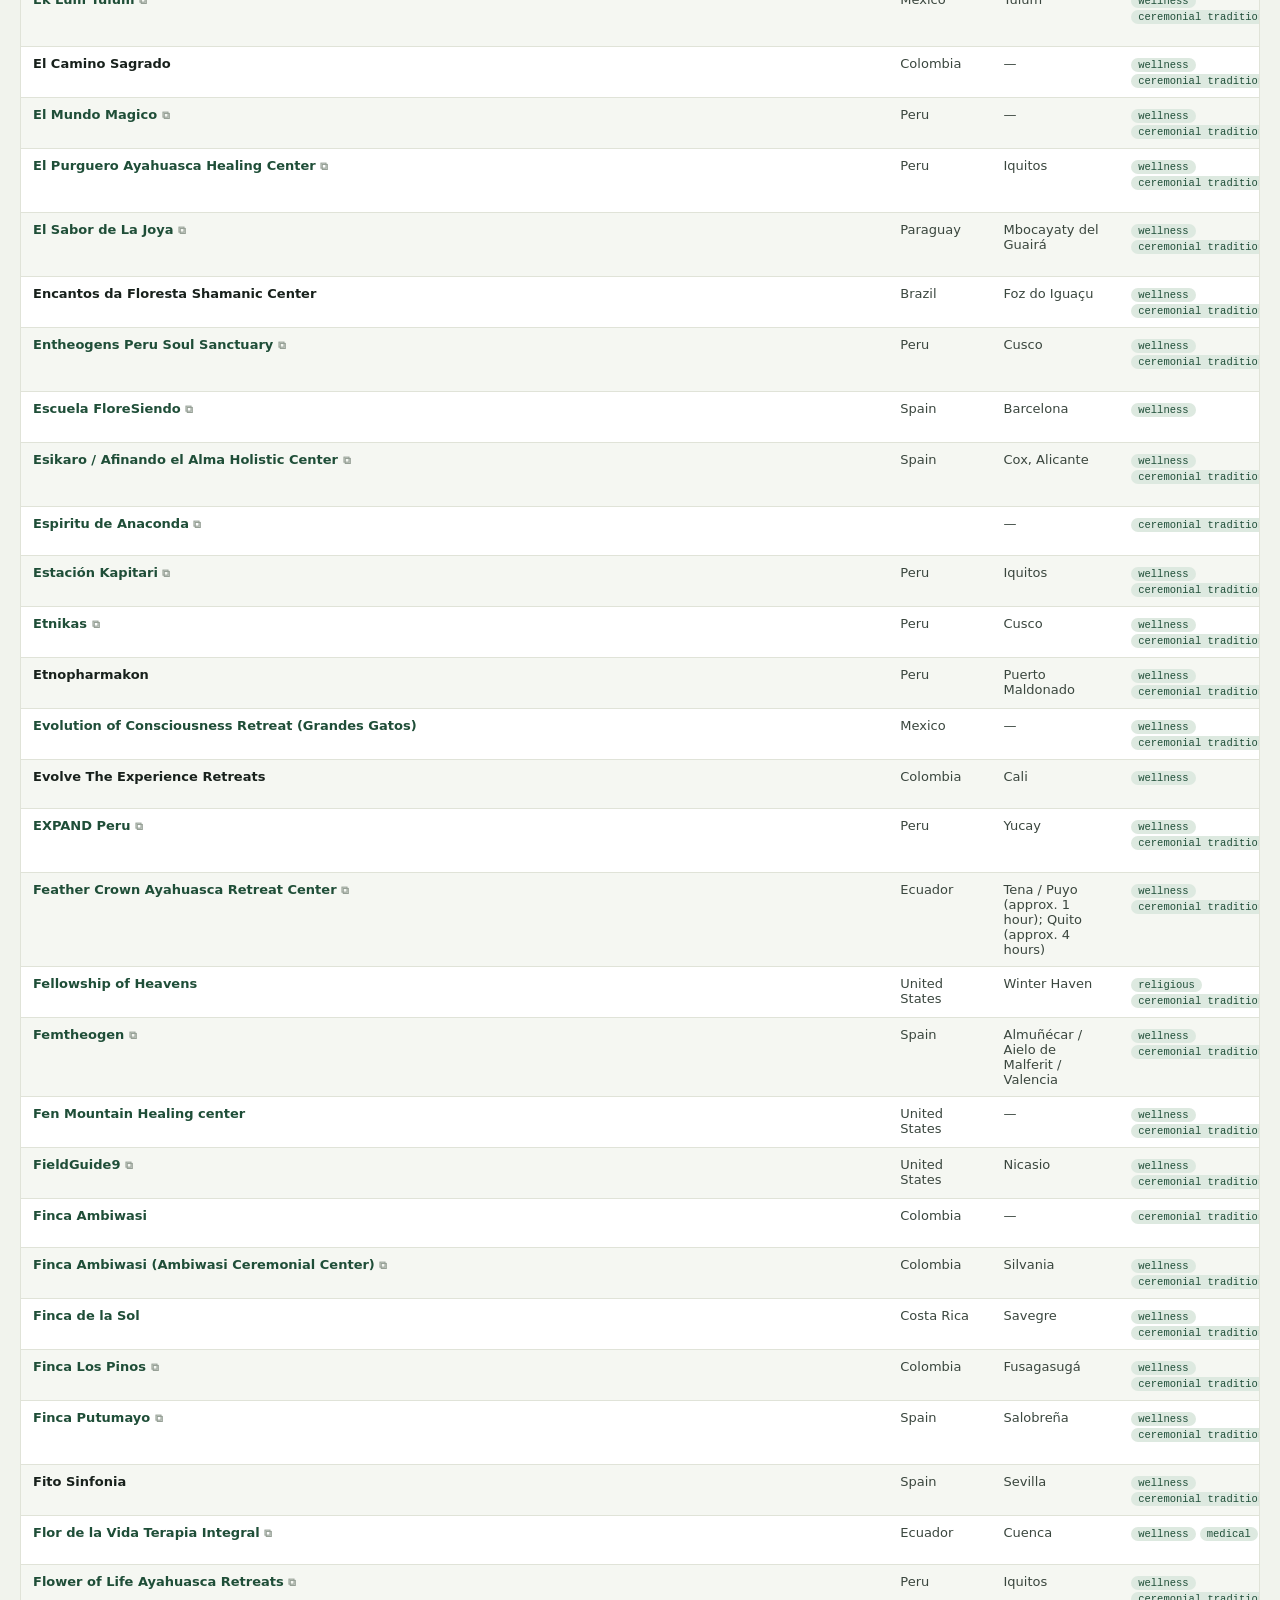
==== commit f88ae6bb: "Join Wayback snapshots + org_type into outputs; archive link on Data tab - source_archive_url now po" ====
--- a/data.html
+++ b/data.html
@@ -130,7 +130,9 @@
 
 const COLS = [
   {k:"name",   label:"Name", cls:"name", get:r=>r.name||"—",
-     cell:r=> r.website ? `<a href="${esc(r.website)}" target="_blank" rel="noopener">${esc(r.name||"—")}</a>` : esc(r.name||"—")},
+     cell:r=>{const nm = r.website ? `<a href="${esc(r.website)}" target="_blank" rel="noopener">${esc(r.name||"—")}</a>` : esc(r.name||"—");
+       const arc = r.archive_url ? ` <a href="${esc(r.archive_url)}" target="_blank" rel="noopener" title="Wayback snapshot as crawled" style="font-size:11px;color:var(--faint)">⧉</a>` : "";
+       return nm+arc;}},
   {k:"country",label:"Country", get:r=>r.country||""},
   {k:"city",   label:"City", get:r=>r.city||"", cell:r=>esc(r.city||"—")},
   {k:"type",   label:"Type", get:r=>arr(r.org_type).join(", "),
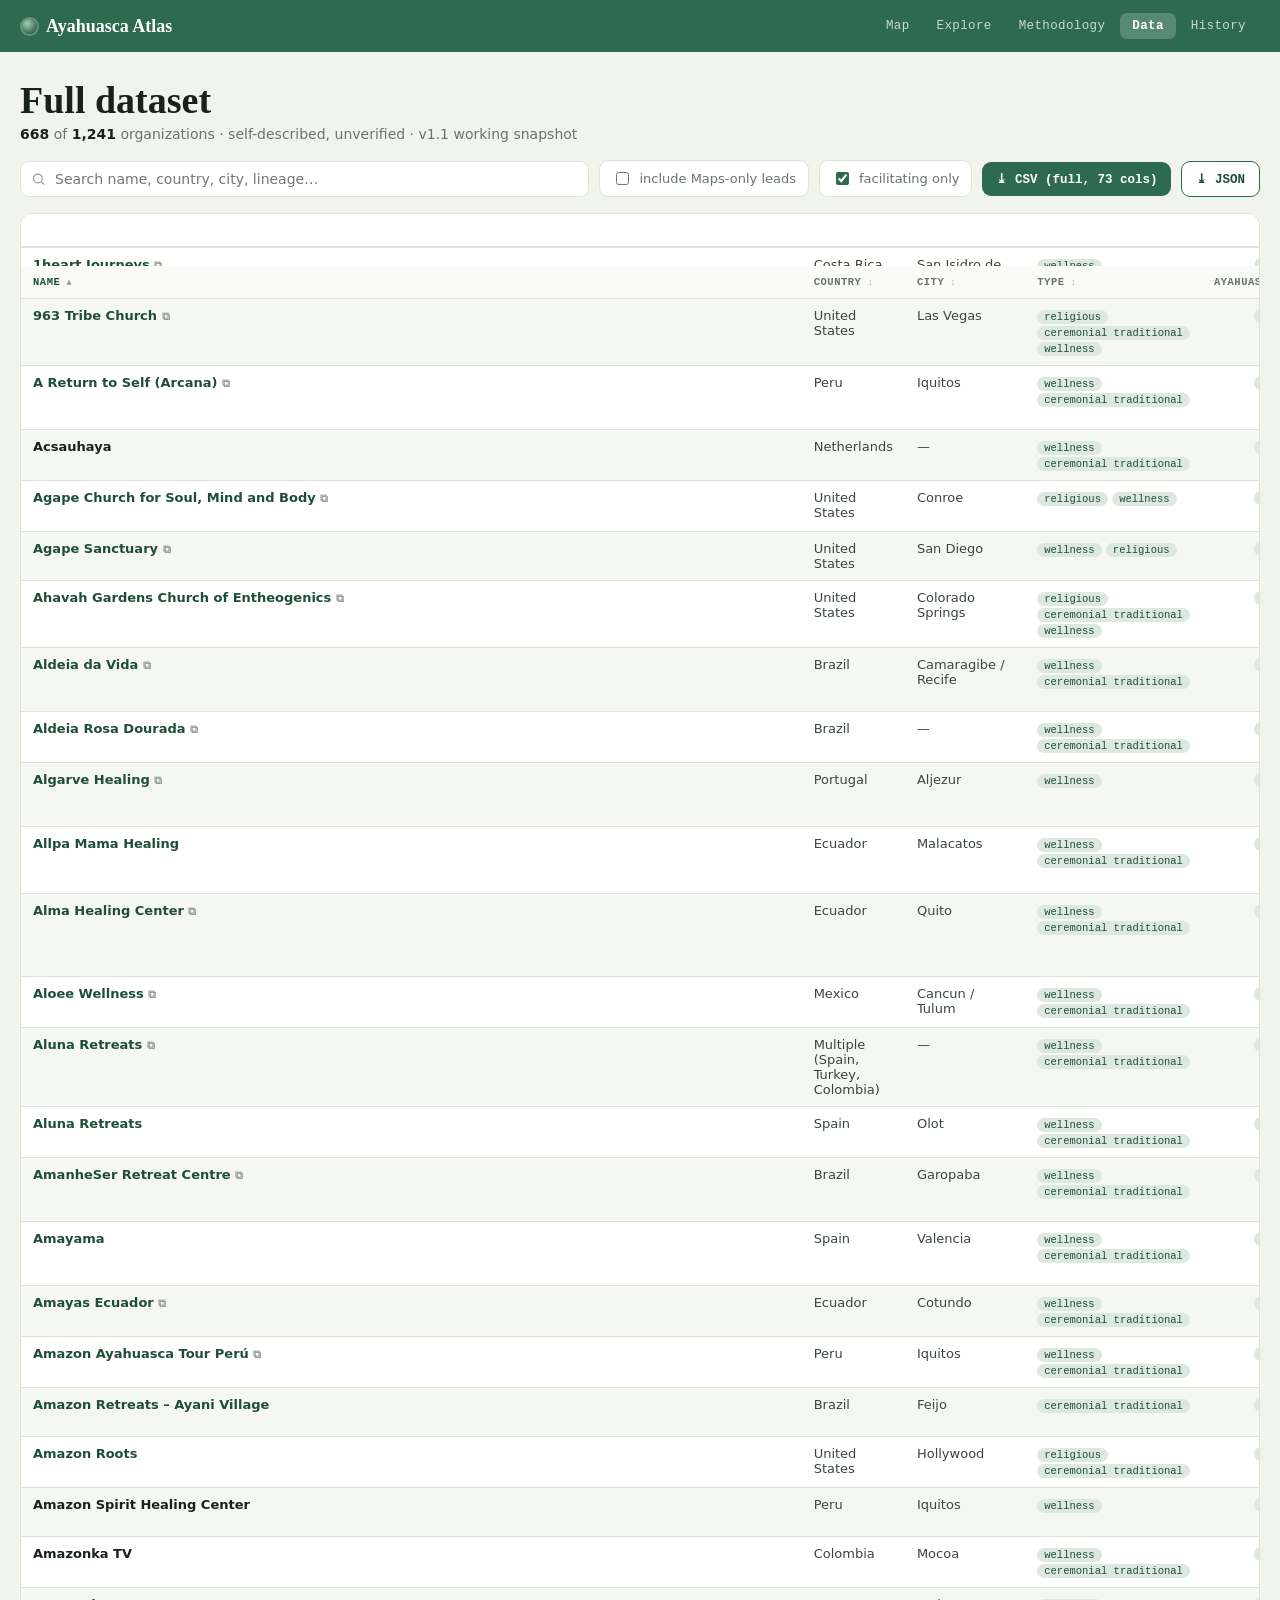
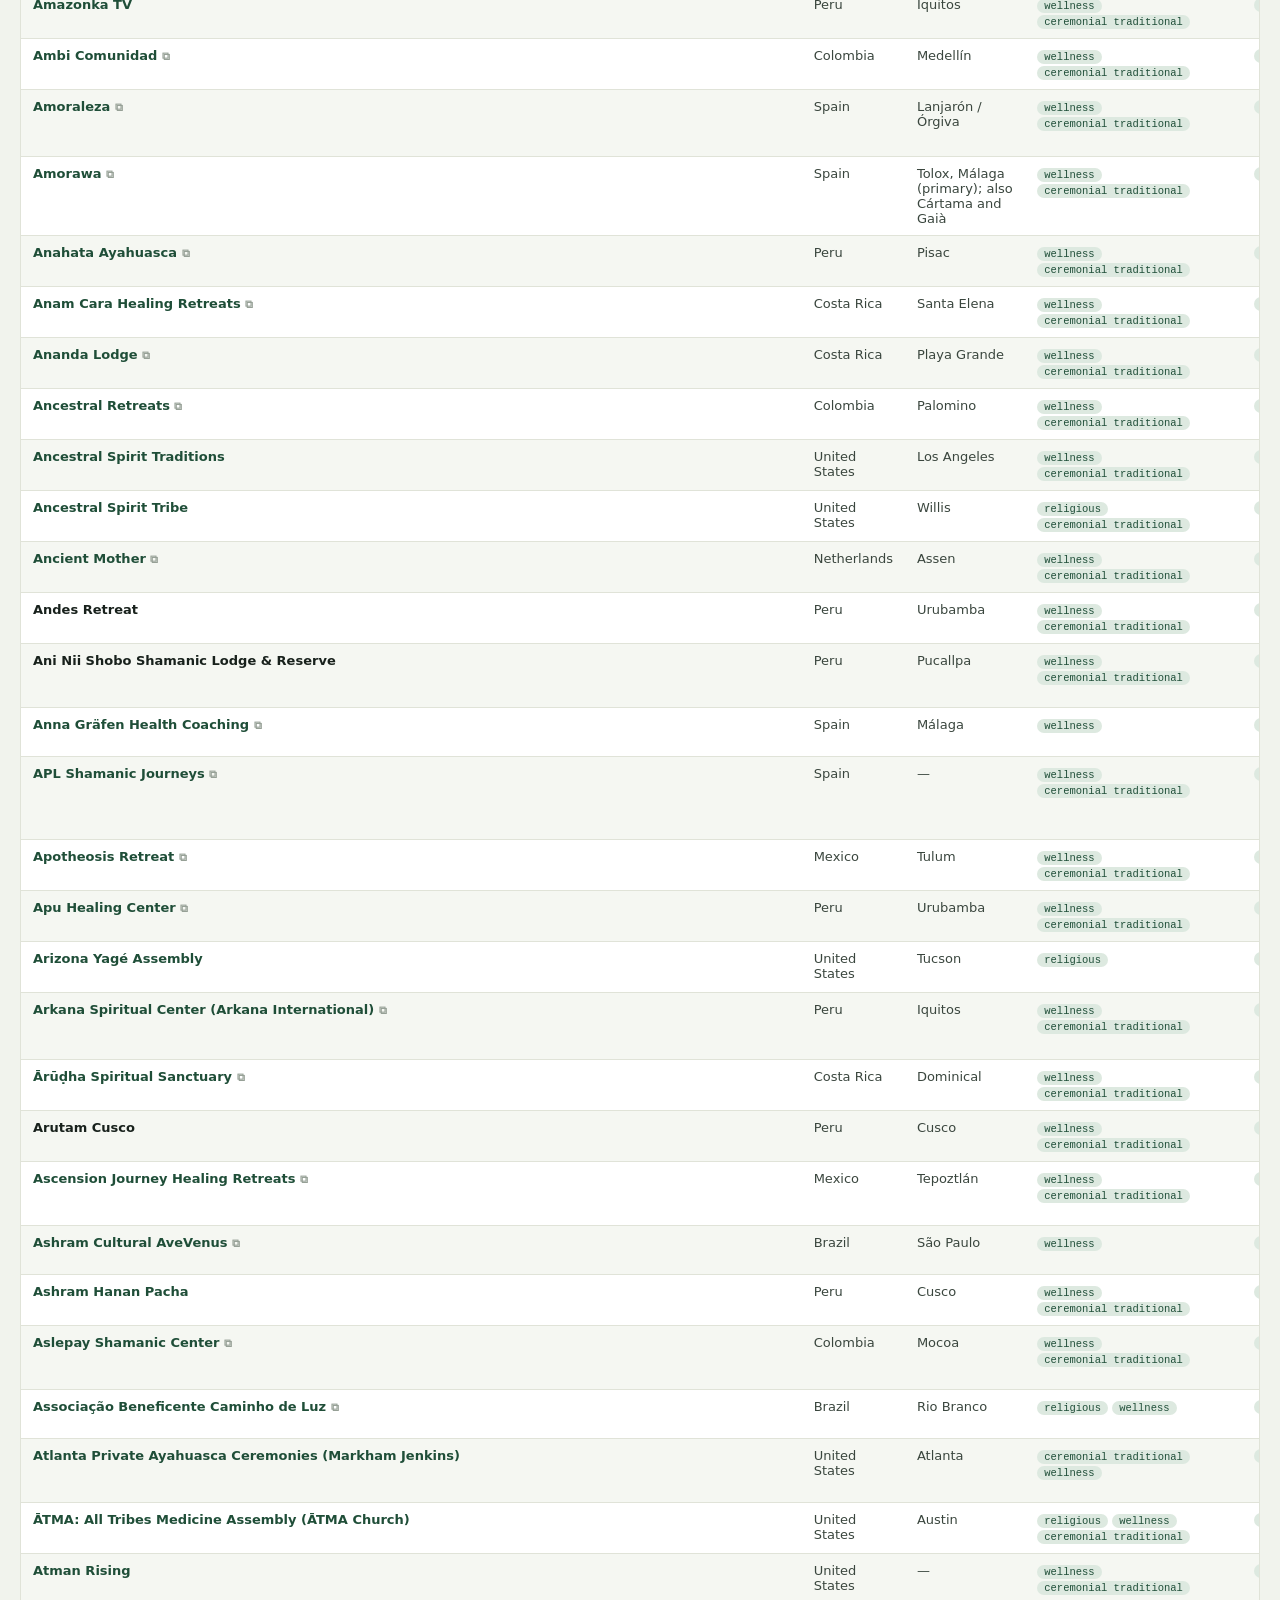
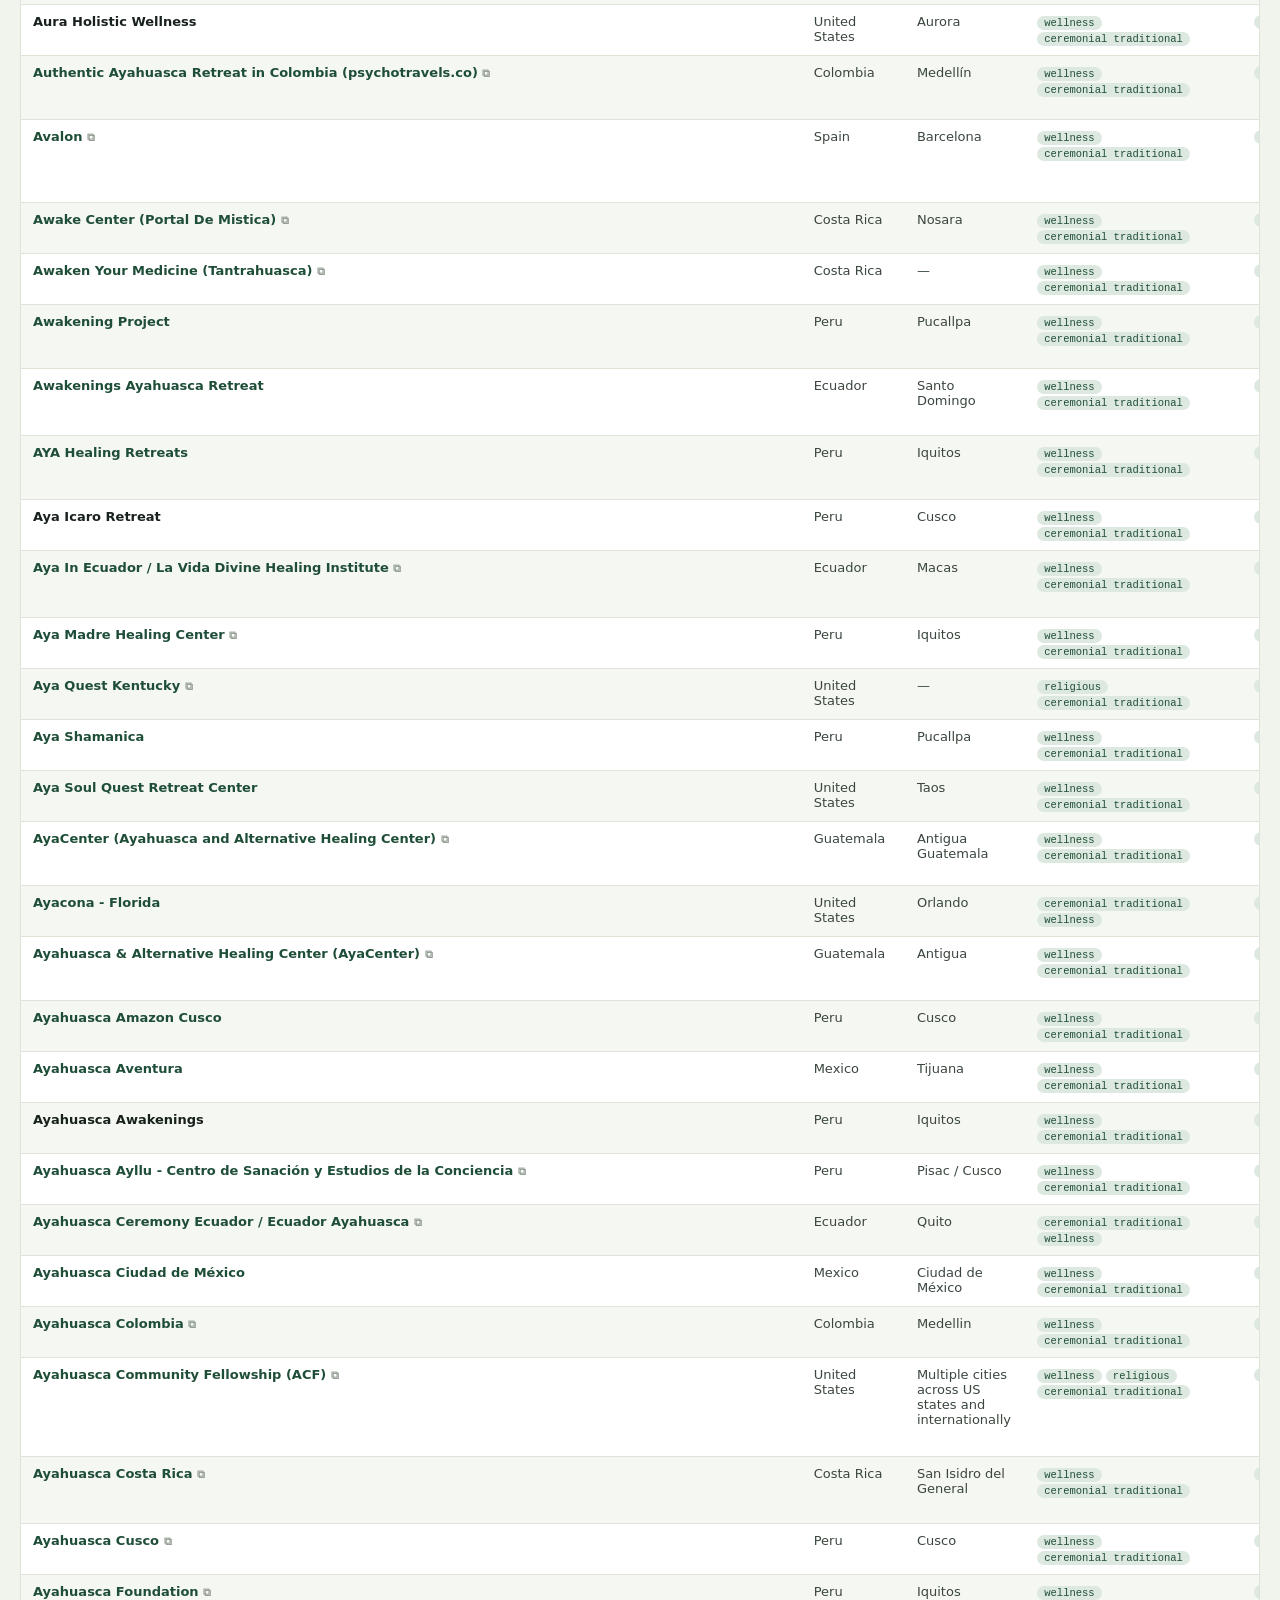
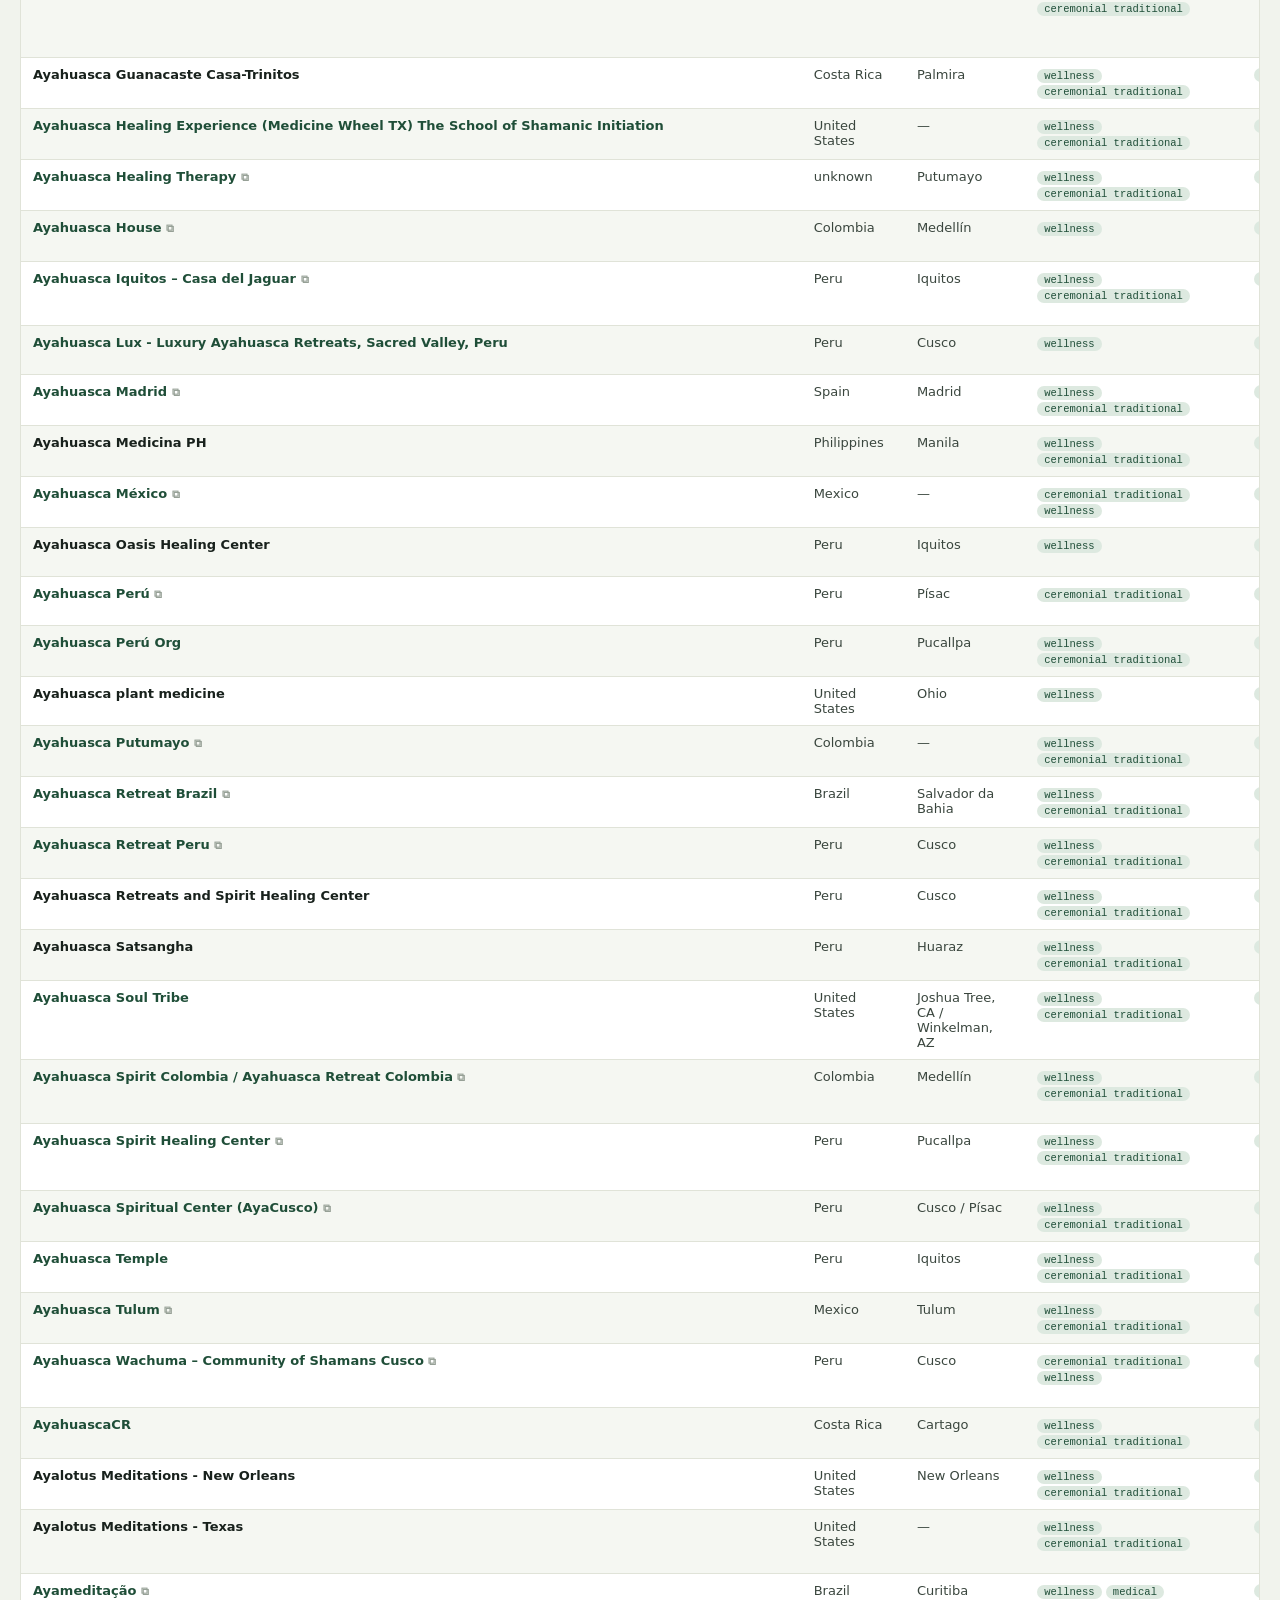
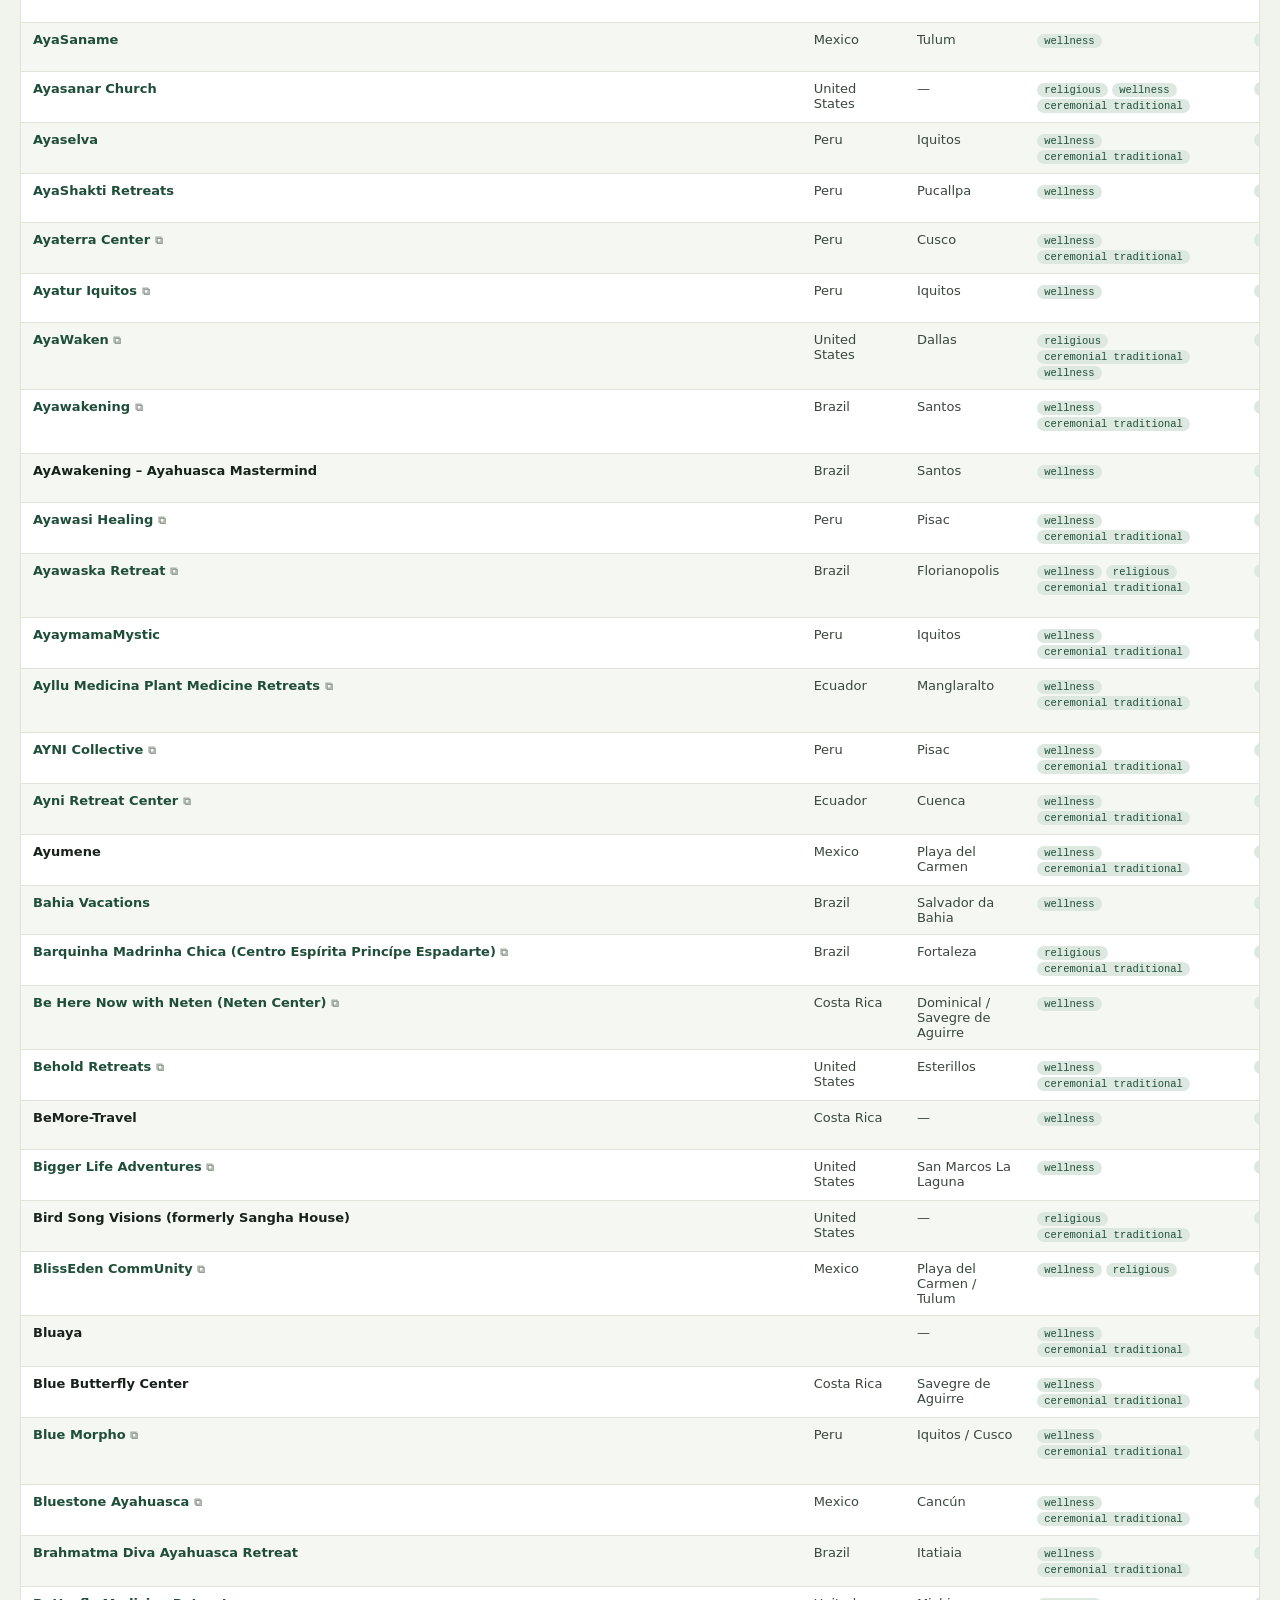
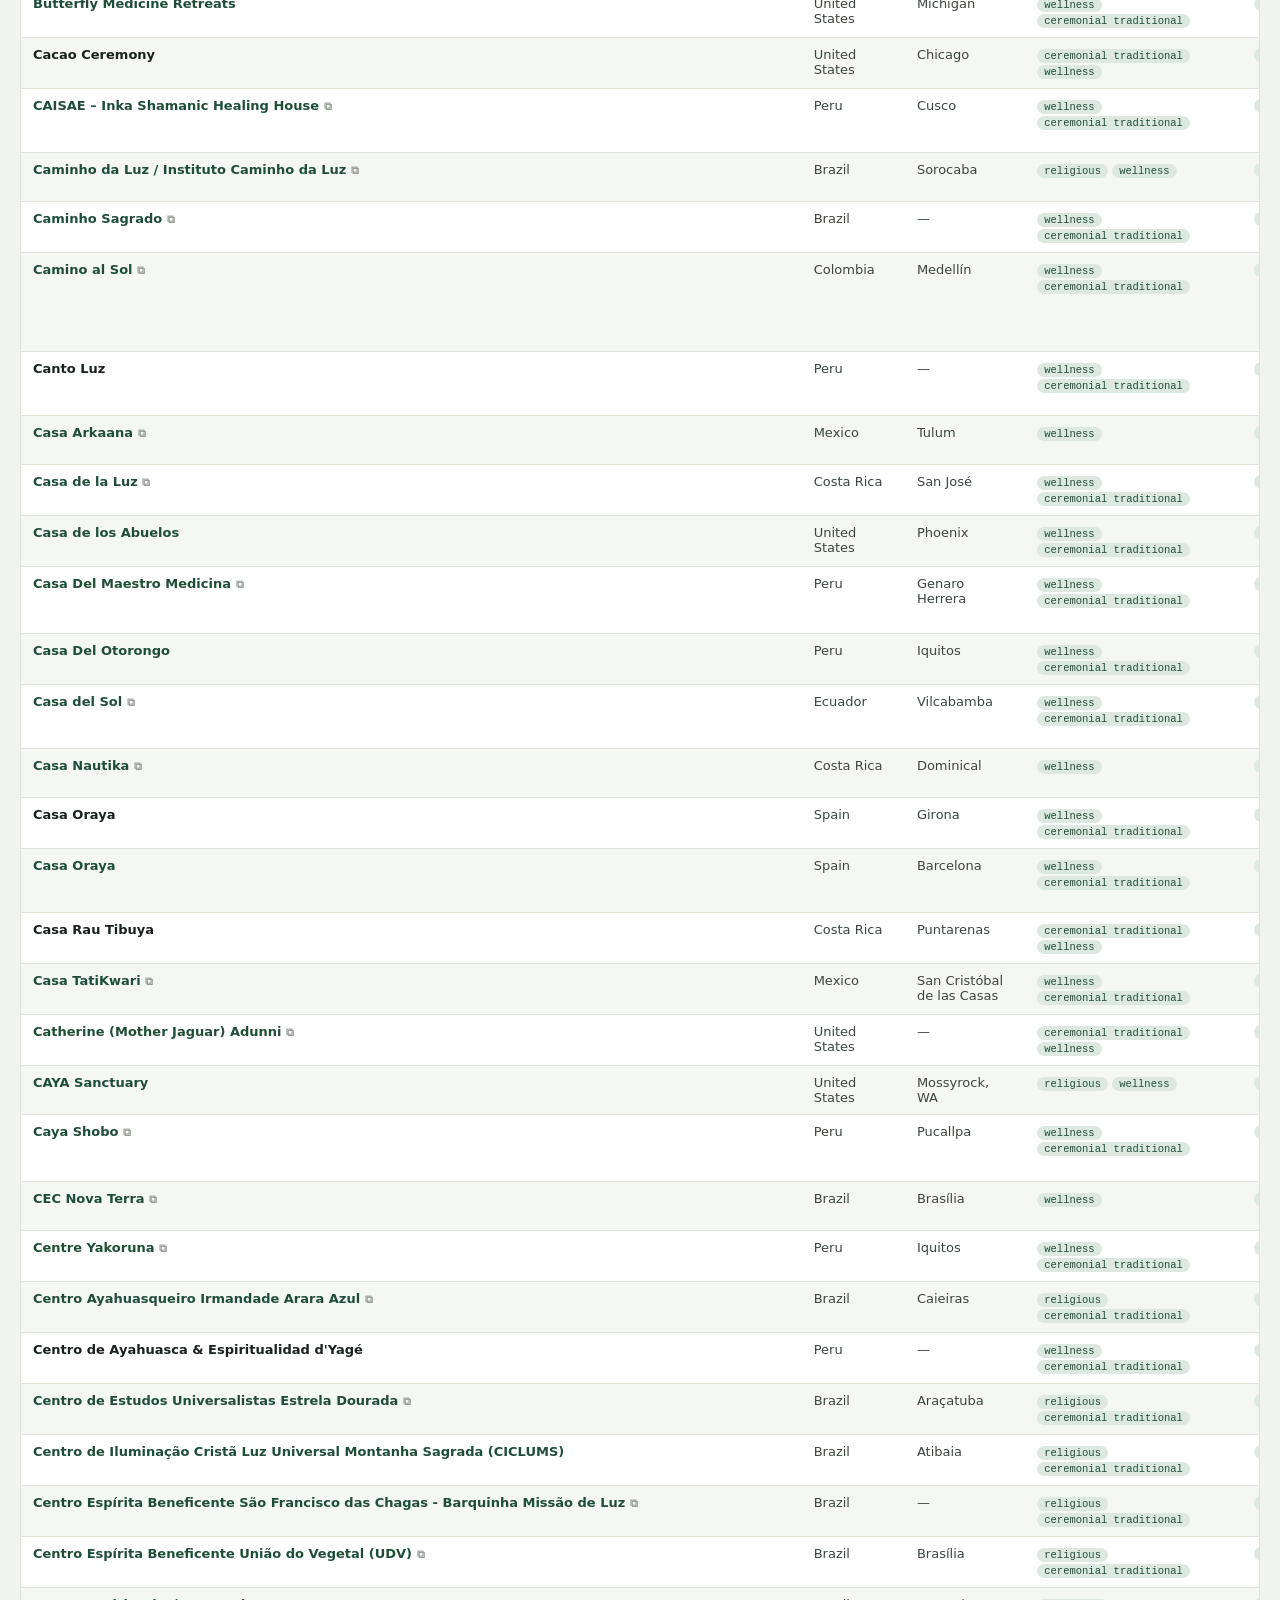
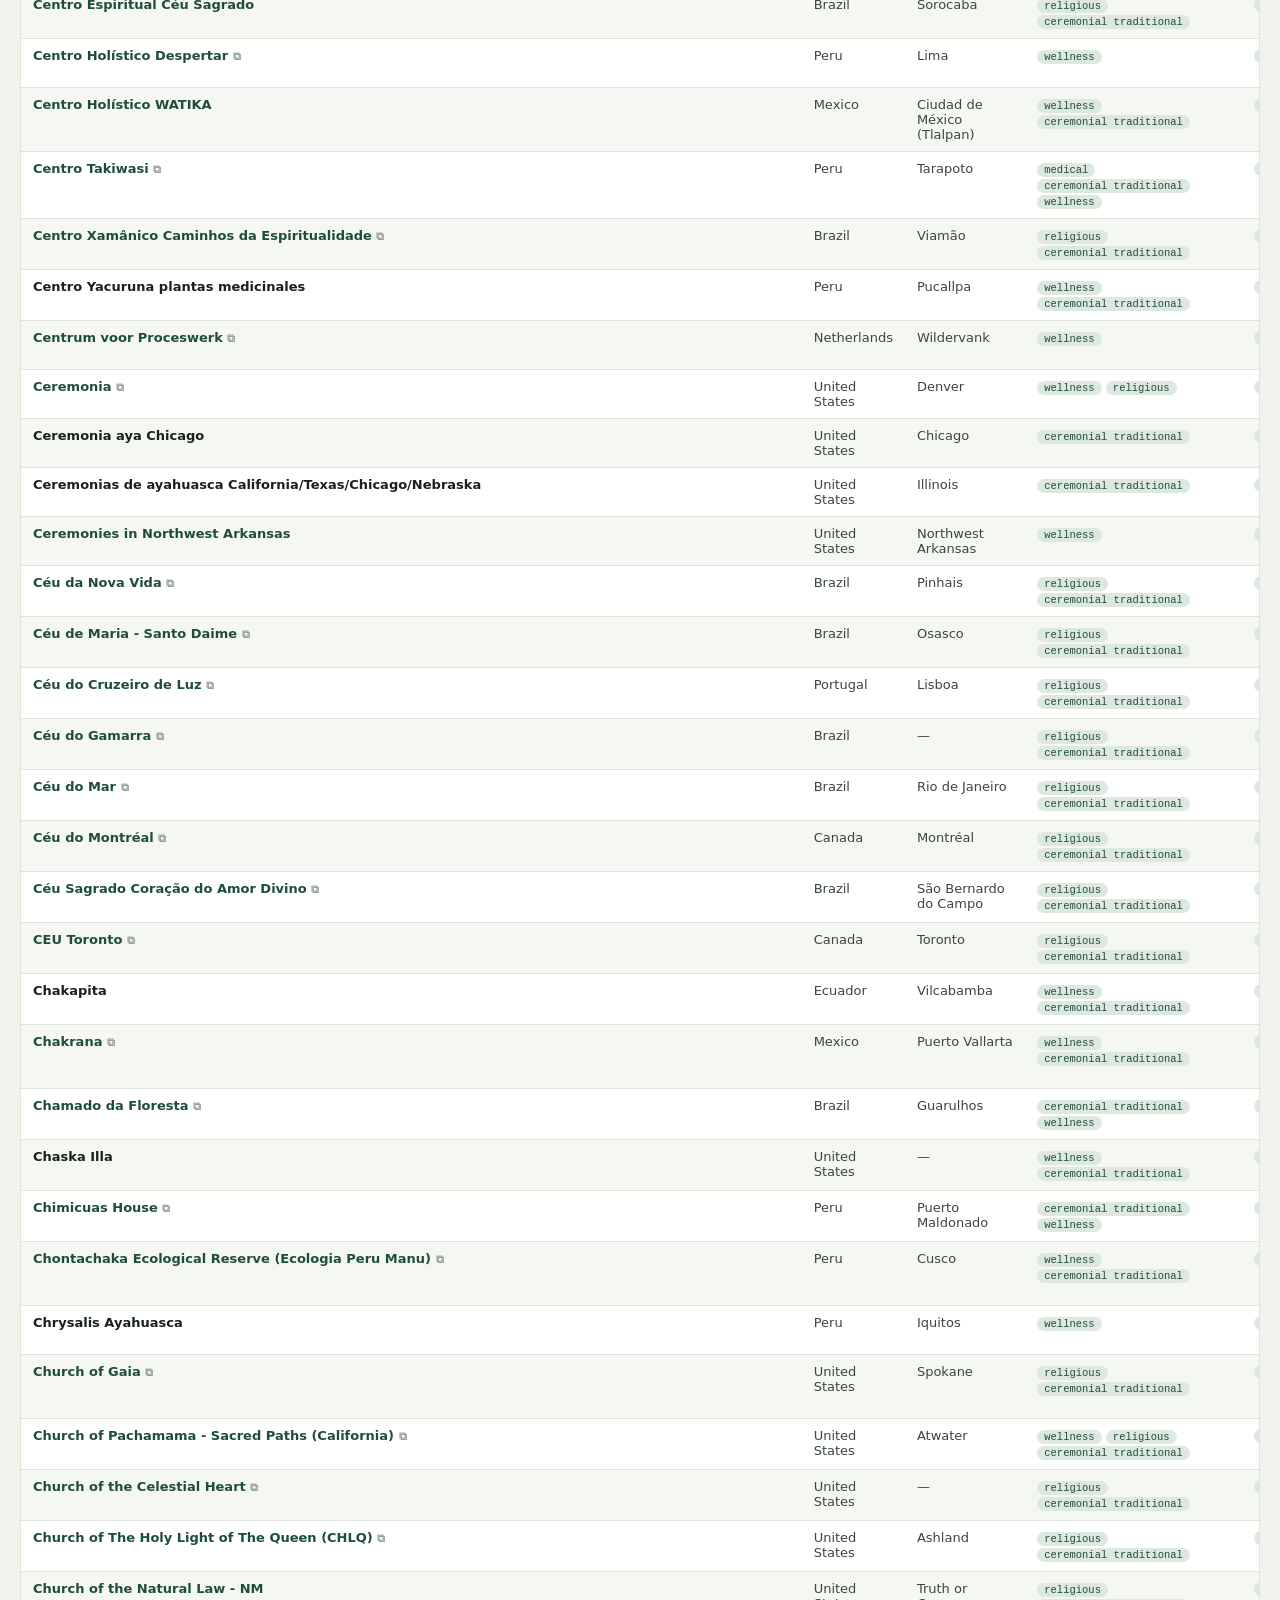
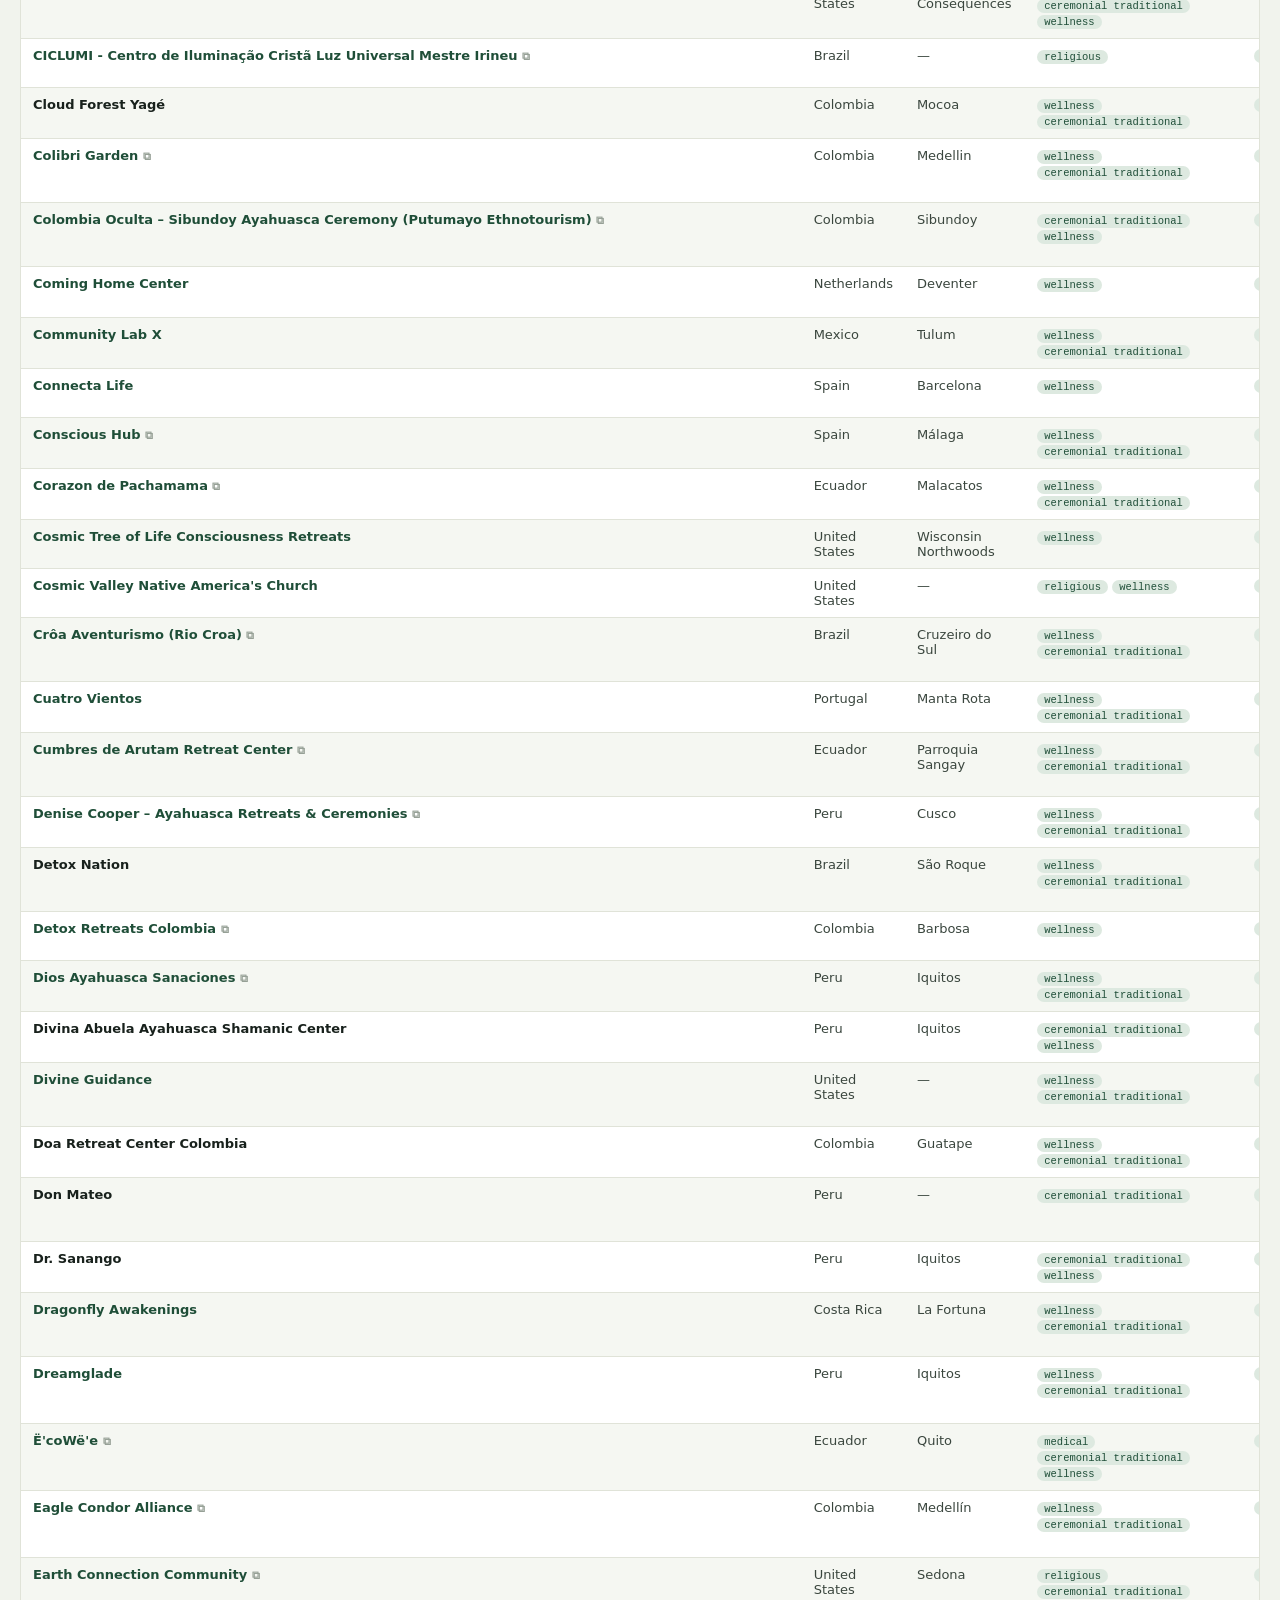
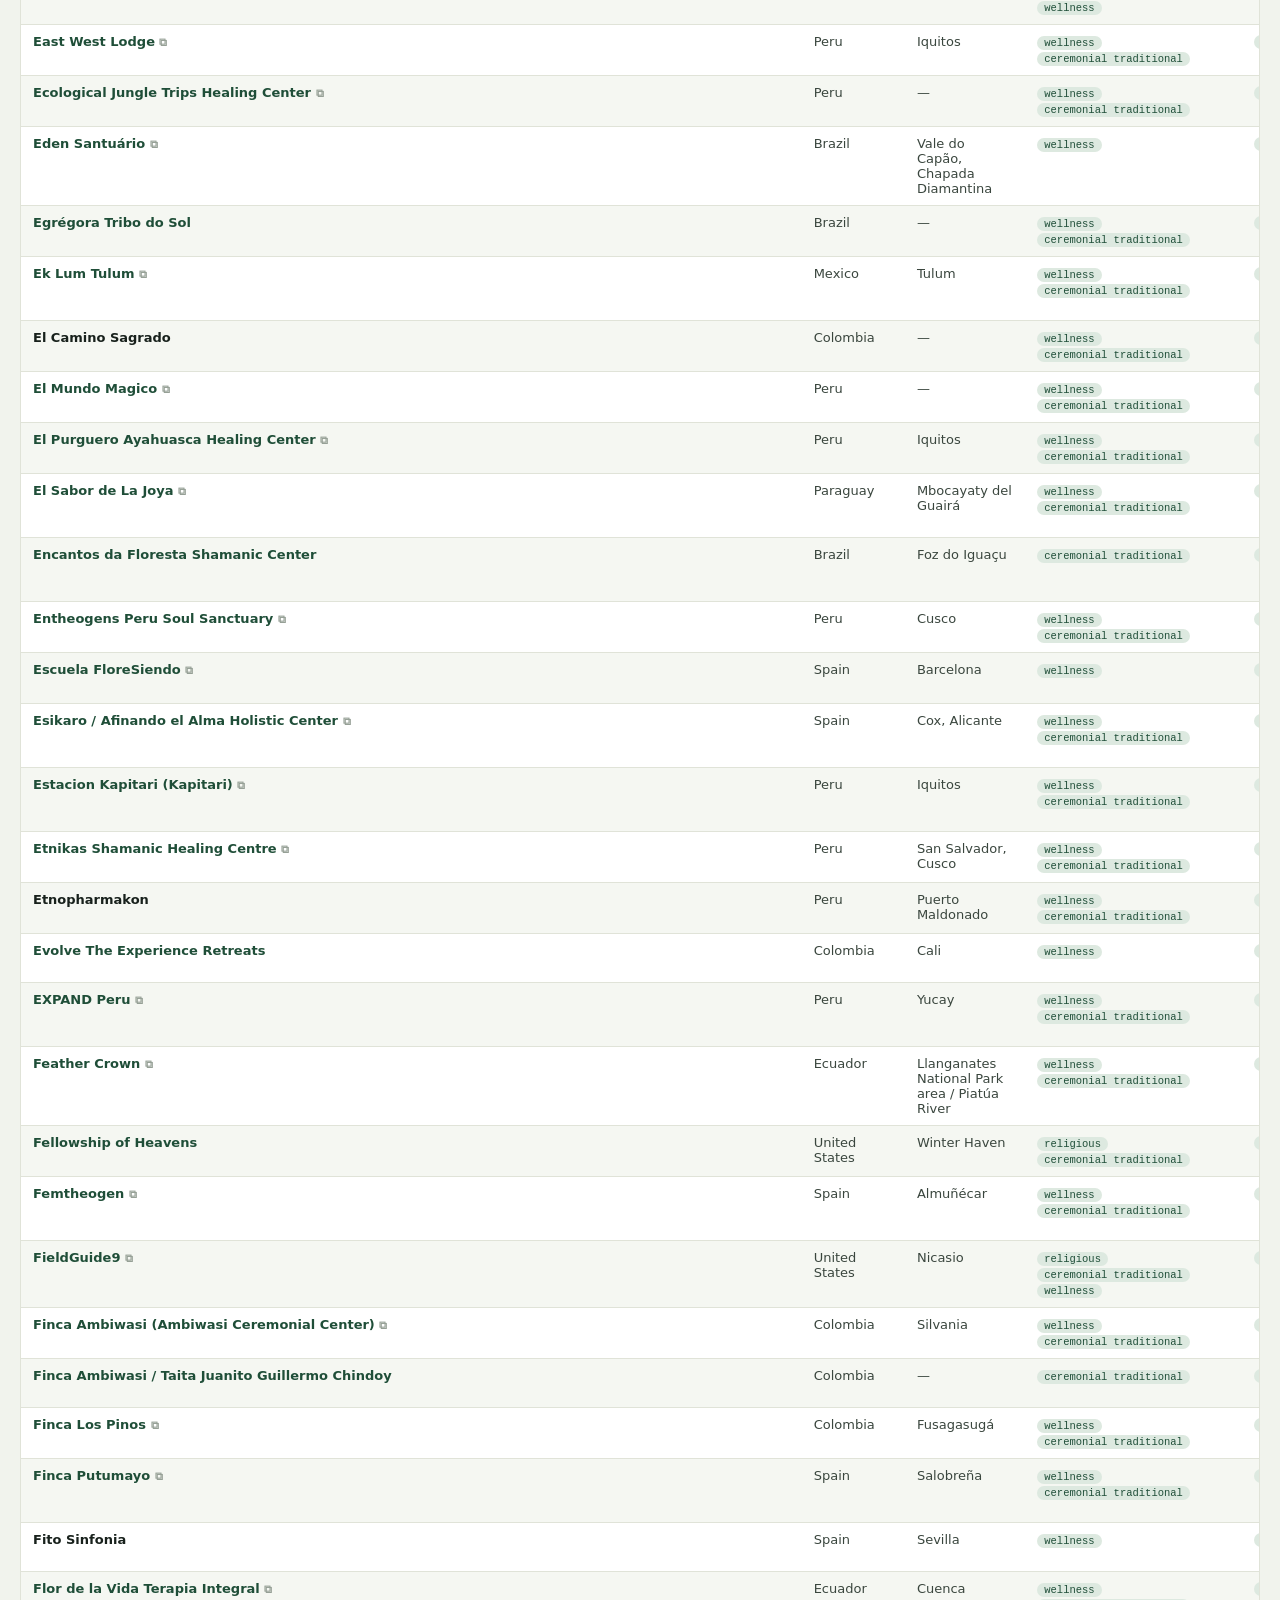
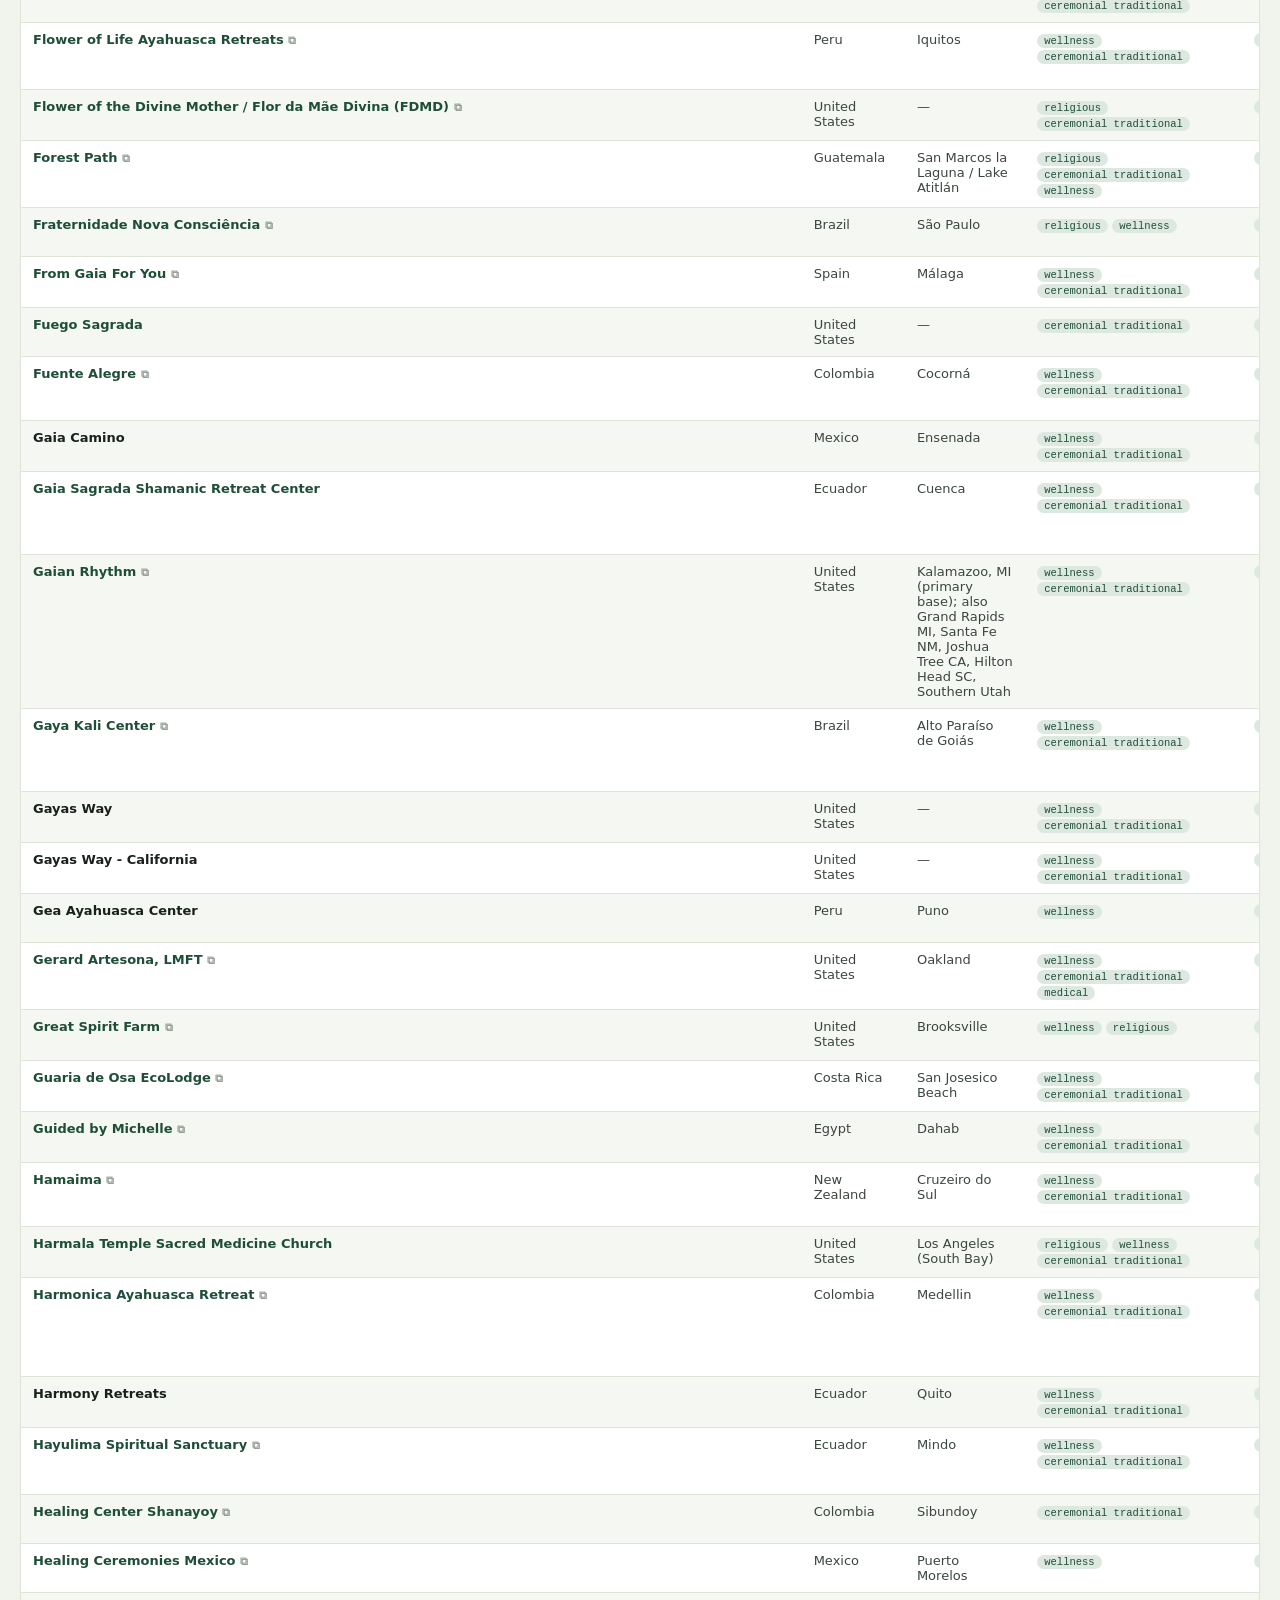
==== commit d085ae2b: "Add History tab (web-archive census 2015–2026) + fix map basemap - New history.html: census per year" ====
--- a/data.html
+++ b/data.html
@@ -90,7 +90,7 @@
   <a class="brand-link" href="index.html"><span class="nav-mk"></span> Ayahuasca Atlas</a>
   <div class="nav-links">
     <a href="index.html">Map</a><a href="explore.html">Explore</a>
-    <a href="methodology.html">Methodology</a><a href="data.html" class="on">Data</a>
+    <a href="methodology.html">Methodology</a><a href="data.html" class="on">Data</a><a href="history.html">History</a>
   </div>
 </nav>
 
@@ -116,7 +116,7 @@
     individuals, and revenue estimates are withheld from these public files.</p>
 </div>
 
-<script src="data.js"></script>
+<script src="data.js?v=20261102b"></script>
 <script>
 const R = (window.RETREATS || []);
 const $ = id => document.getElementById(id);
